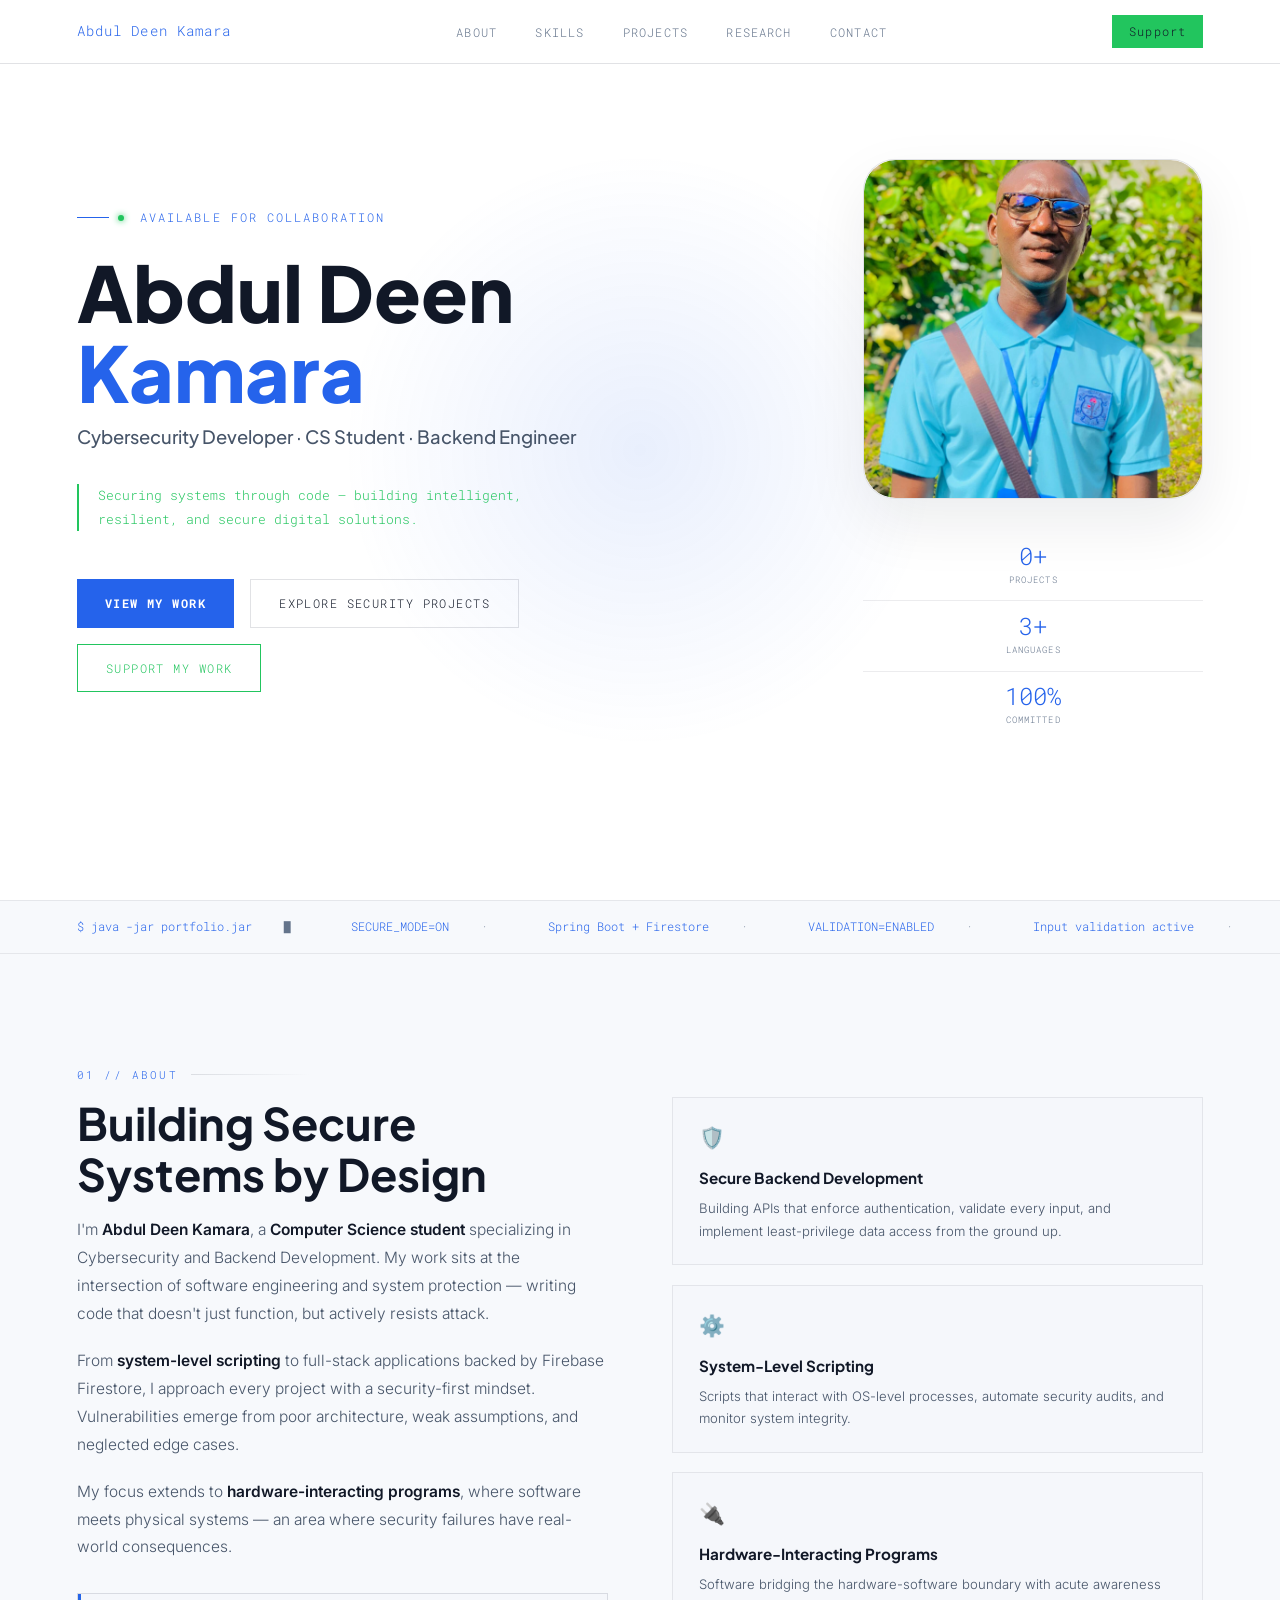
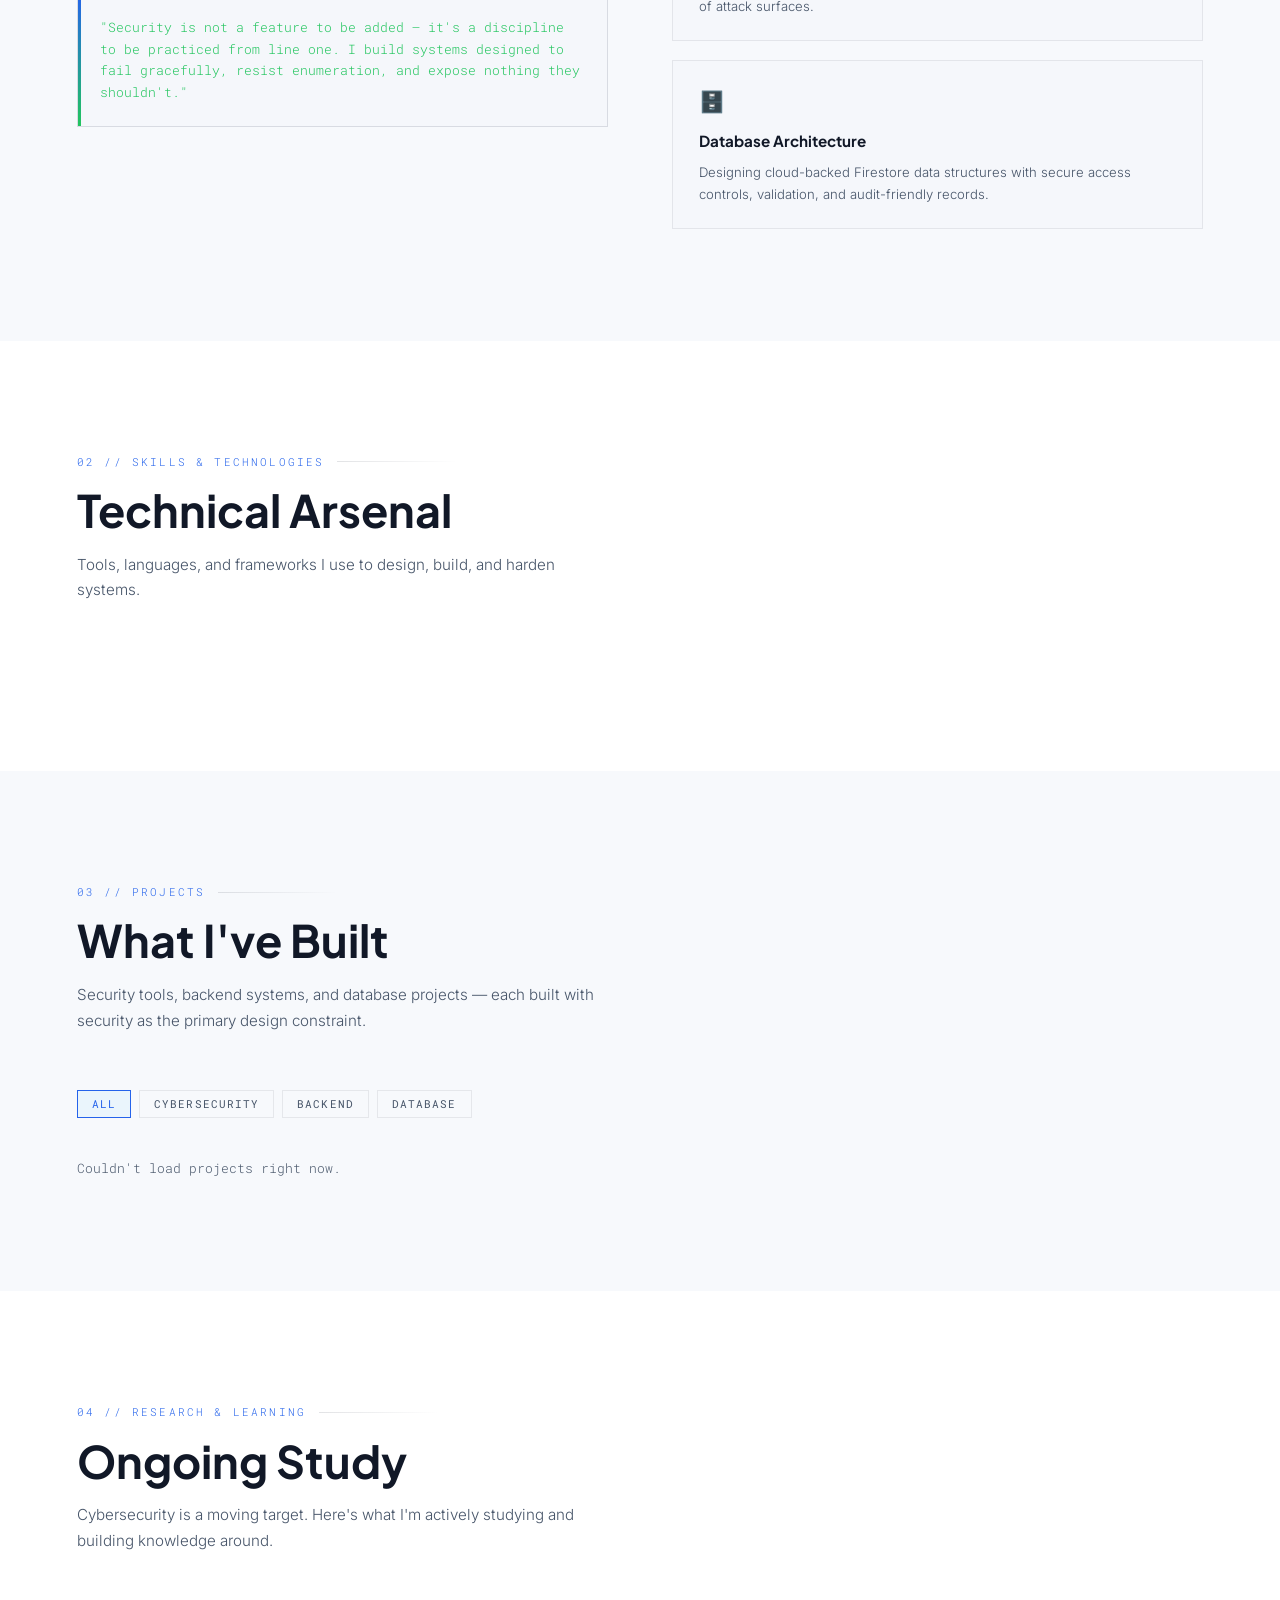
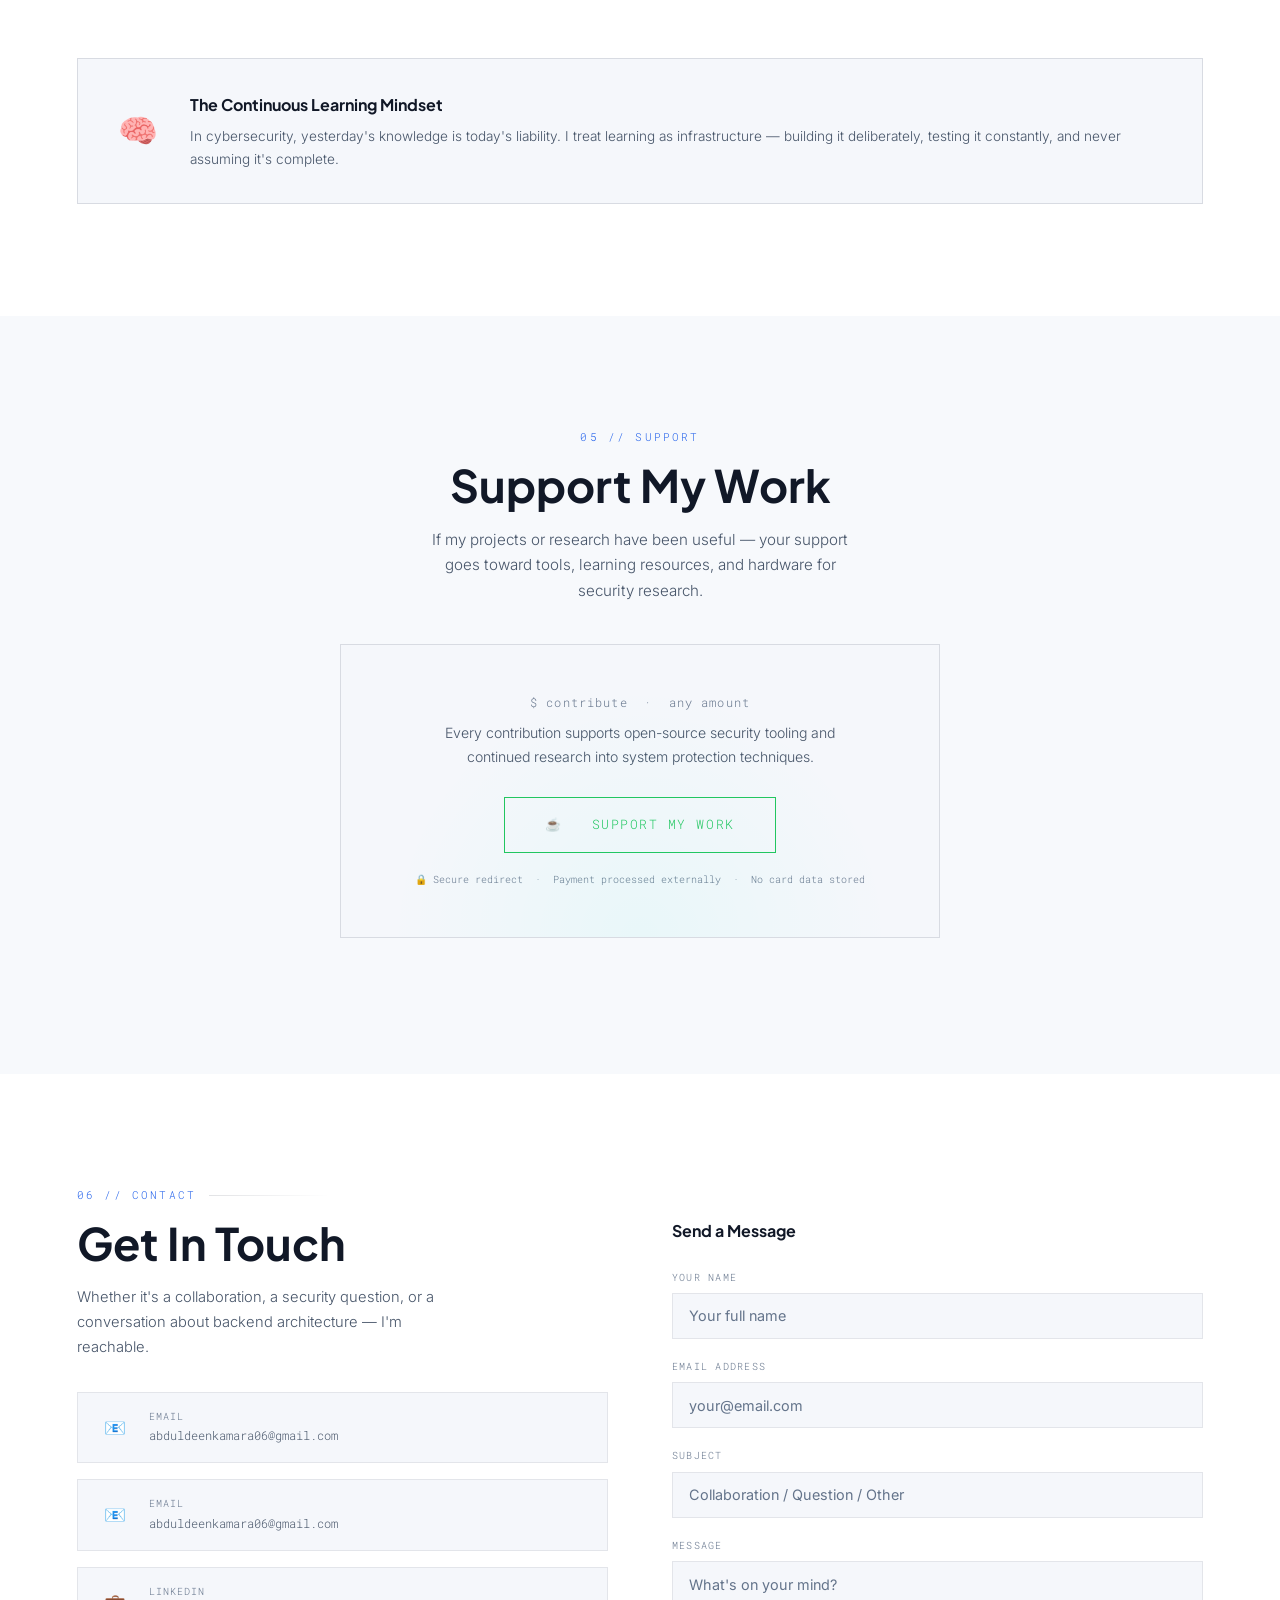
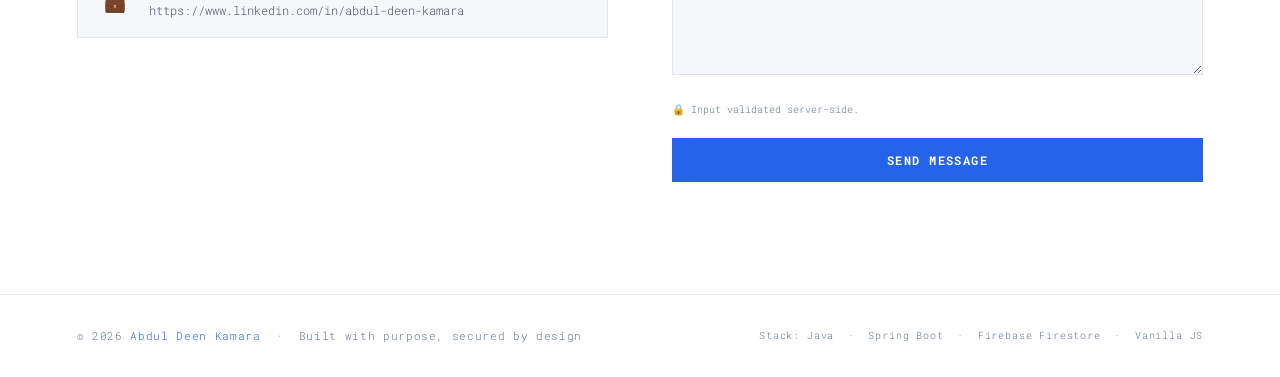
==== src/main/resources/static/index.html @ 94063d03 "initial commit" ====
<!DOCTYPE html>
<html lang="en">
<head>
    <meta charset="UTF-8">
    <meta name="viewport" content="width=device-width, initial-scale=1.0">
    <title>Abdul Deen Kamara  Cybersecurity &amp; Backend Development</title>
    <link rel="icon" href="data:image/svg+xml,%3Csvg xmlns='http://www.w3.org/2000/svg' viewBox='0 0 64 64'%3E%3Cdefs%3E%3ClinearGradient id='g' x1='0%25' y1='0%25' x2='100%25' y2='100%25'%3E%3Cstop offset='0%25' stop-color='%232563eb'/%3E%3Cstop offset='100%25' stop-color='%2316a34a'/%3E%3C/linearGradient%3E%3C/defs%3E%3Crect width='64' height='64' rx='14' fill='url(%23g)'/%3E%3Cpath d='M32 13 L48 19 L48 35 C48 45 41 52 32 55 C23 52 16 45 16 35 L16 19 Z' fill='white' opacity='0.96'/%3E%3Ccircle cx='32' cy='31' r='4.5' fill='url(%23g)'/%3E%3Crect x='29.5' y='31' width='5' height='9' rx='1.5' fill='url(%23g)'/%3E%3C/svg%3E">
    <meta name="description" content="Securing systems through code — building intelligent, resilient, and secure digital solutions.">
    <link rel="preconnect" href="https://fonts.googleapis.com">
    <link href="https://fonts.googleapis.com/css2?family=Roboto+Mono:wght@400;500;600&family=Inter:wght@300;400;500;600&family=Plus+Jakarta+Sans:wght@500;600;700;800&display=swap" rel="stylesheet">
    <link rel="stylesheet" href="css/style.css">
</head>
<body>
<div class="grid-bg"></div>

<!-- NAV -->
<nav>
    <a href="#hero" class="nav-logo">Abdul Deen Kamara</a>
    <ul class="nav-links">
        <li><a href="#about">About</a></li>
        <li><a href="#skills">Skills</a></li>
        <li><a href="#projects">Projects</a></li>
        <li><a href="#research">Research</a></li>
        <li><a href="#contact">Contact</a></li>
    </ul>
    <a href="#" id="navSupportBtn" class="nav-cta">Support</a>
    <button class="hamburger" onclick="toggleMenu()" aria-label="Open menu">
        <span></span><span></span><span></span>
    </button>
</nav>

<div class="mobile-menu" id="mobileMenu">
    <a href="#about"    onclick="toggleMenu()">About</a>
    <a href="#skills"   onclick="toggleMenu()">Skills</a>
    <a href="#projects" onclick="toggleMenu()">Projects</a>
    <a href="#research" onclick="toggleMenu()">Research</a>
    <a href="#" id="mobileSupportBtn" onclick="toggleMenu()">Support</a>
    <a href="#contact"  onclick="toggleMenu()">Contact</a>
</div>

<!-- HERO -->
<section id="hero">
    <div class="hero-glow"></div>
    <div class="hero-content">
        <div class="hero-badge"><span class="status-dot"></span>Available for collaboration</div>
        <h1 class="hero-name">Abdul Deen<br><span class="accent">Kamara</span></h1>
        <p class="hero-role">Cybersecurity Developer · CS Student · Backend Engineer</p>
        <p class="hero-tagline">Securing systems through code — building intelligent, resilient, and secure digital solutions.</p>
        <div class="hero-btns">
            <a href="#projects" class="btn-primary">View My Work</a>
            <a href="#projects" class="btn-secondary">Explore Security Projects</a>
            <a href="#" id="heroSupportBtn" class="btn-support">Support My Work</a>
        </div>
    </div>
    <div class="hero-photo-wrap">
        <div class="hero-photo-frame">
            <img src="images/photo.jpg" alt="Abdul Deen Kamara" class="hero-photo-img">
            <div class="photo-corner tl"></div>
            <div class="photo-corner tr"></div>
            <div class="photo-corner bl"></div>
            <div class="photo-corner br"></div>
        </div>
        <div class="hero-stats-col">
            <div class="stat">
                <div class="stat-num" id="statProjects">0+</div>
                <div class="stat-label">Projects</div>
            </div>
            <div class="stat">
                <div class="stat-num">3+</div>
                <div class="stat-label">Languages</div>
            </div>
            <div class="stat">
                <div class="stat-num">100%</div>
                <div class="stat-label">Committed</div>
            </div>
        </div>
    </div>
</section>

<!-- TERMINAL STRIP -->
<div class="terminal-strip">
    <div class="terminal-strip-inner">
        $ java -jar portfolio.jar<span>█</span> &nbsp;&nbsp; SECURE_MODE=ON<span>·</span> &nbsp;&nbsp; Spring Boot + Firestore<span>·</span> &nbsp;&nbsp; VALIDATION=ENABLED<span>·</span> &nbsp;&nbsp; Input validation active<span>·</span> &nbsp;&nbsp; Firewall rules loaded<span>·</span> &nbsp;&nbsp; $ java -jar portfolio.jar<span>█</span> &nbsp;&nbsp; SECURE_MODE=ON<span>·</span> &nbsp;&nbsp; Spring Boot + Firestore<span>·</span> &nbsp;&nbsp; VALIDATION=ENABLED<span>·</span> &nbsp;&nbsp; Input validation active<span>·</span> &nbsp;&nbsp; Firewall rules loaded<span>·</span>
    </div>
</div>

<!-- ABOUT -->
<section id="about">
    <div class="section-label">01 // About</div>
    <div class="about-grid">
        <div class="about-text reveal">
            <h2 class="section-title">Building Secure<br>Systems by Design</h2>
            <p>I'm <strong>Abdul Deen Kamara</strong>, a <strong>Computer Science student</strong> specializing in Cybersecurity and Backend Development. My work sits at the intersection of software engineering and system protection — writing code that doesn't just function, but actively resists attack.</p>
            <p>From <strong>system-level scripting</strong> to full-stack applications backed by Firebase Firestore, I approach every project with a security-first mindset. Vulnerabilities emerge from poor architecture, weak assumptions, and neglected edge cases.</p>
            <p>My focus extends to <strong>hardware-interacting programs</strong>, where software meets physical systems — an area where security failures have real-world consequences.</p>
            <div class="about-statement">
                <p>"Security is not a feature to be added — it's a discipline to be practiced from line one. I build systems designed to fail gracefully, resist enumeration, and expose nothing they shouldn't."</p>
            </div>
        </div>
        <div class="focus-areas reveal">
            <div class="focus-card"><div class="focus-icon">🛡️</div><div class="focus-title">Secure Backend Development</div><div class="focus-desc">Building APIs that enforce authentication, validate every input, and implement least-privilege data access from the ground up.</div></div>
            <div class="focus-card"><div class="focus-icon">⚙️</div><div class="focus-title">System-Level Scripting</div><div class="focus-desc">Scripts that interact with OS-level processes, automate security audits, and monitor system integrity.</div></div>
            <div class="focus-card"><div class="focus-icon">🔌</div><div class="focus-title">Hardware-Interacting Programs</div><div class="focus-desc">Software bridging the hardware-software boundary with acute awareness of attack surfaces.</div></div>
            <div class="focus-card"><div class="focus-icon">🗄️</div><div class="focus-title">Database Architecture</div><div class="focus-desc">Designing cloud-backed Firestore data structures with secure access controls, validation, and audit-friendly records.</div></div>
        </div>
    </div>
</section>

<!-- SKILLS -->
<section id="skills">
    <div class="section-label">02 // Skills &amp; Technologies</div>
    <h2 class="section-title reveal">Technical Arsenal</h2>
    <p class="section-sub reveal">Tools, languages, and frameworks I use to design, build, and harden systems.</p>
    <div class="skills-grid" id="skillsGrid">
        <!-- JS injects skill groups here -->
    </div>
</section>

<!-- PROJECTS -->
<section id="projects">
    <div class="section-label">03 // Projects</div>
    <h2 class="section-title reveal">What I've Built</h2>
    <p class="section-sub reveal">Security tools, backend systems, and database projects — each built with security as the primary design constraint.</p>
    <div class="projects-filter reveal">
        <button class="filter-btn active" onclick="filterProjects('all',this)">All</button>
        <button class="filter-btn" onclick="filterProjects('cyber',this)">Cybersecurity</button>
        <button class="filter-btn" onclick="filterProjects('backend',this)">Backend</button>
        <button class="filter-btn" onclick="filterProjects('db',this)">Database</button>
    </div>
    <div class="projects-grid" id="projectsGrid">
        <!-- JS injects project cards here -->
    </div>
</section>

<!-- RESEARCH -->
<section id="research">
    <div class="section-label">04 // Research &amp; Learning</div>
    <h2 class="section-title reveal">Ongoing Study</h2>
    <p class="section-sub reveal">Cybersecurity is a moving target. Here's what I'm actively studying and building knowledge around.</p>
    <div class="research-grid" id="researchGrid">
        <!-- JS injects research cards here -->
    </div>
    <div class="mindset-block reveal">
        <div class="mindset-icon">🧠</div>
        <div class="mindset-text">
            <h3>The Continuous Learning Mindset</h3>
            <p>In cybersecurity, yesterday's knowledge is today's liability. I treat learning as infrastructure — building it deliberately, testing it constantly, and never assuming it's complete.</p>
        </div>
    </div>
</section>

<!-- SUPPORT -->
<section id="support">
    <div class="support-inner">
        <div class="section-label">05 // Support</div>
        <h2 class="section-title reveal">Support My Work</h2>
        <p class="section-sub reveal">If my projects or research have been useful — your support goes toward tools, learning resources, and hardware for security research.</p>
        <div class="support-card reveal">
            <div class="support-amount">$ contribute &nbsp;·&nbsp; any amount</div>
            <p style="font-size:0.88rem;color:var(--text2);margin-bottom:1.8rem;max-width:400px;margin-left:auto;margin-right:auto;line-height:1.7;">Every contribution supports open-source security tooling and continued research into system protection techniques.</p>
            <a href="#" id="supportCardBtn" class="btn-support" style="padding:16px 40px;font-size:0.8rem;">
                ☕ &nbsp; Support My Work
            </a>
            <p style="margin-top:1.2rem;font-family:var(--mono);font-size:0.62rem;color:var(--text3);">
                🔒 Secure redirect &nbsp;·&nbsp; Payment processed externally &nbsp;·&nbsp; No card data stored
            </p>
        </div>
    </div>
</section>

<!-- CONTACT -->
<section id="contact">
    <div class="section-label">06 // Contact</div>
    <div class="contact-grid">
        <div class="reveal">
            <h2 class="section-title">Get In Touch</h2>
            <p style="color:var(--text2);font-size:0.92rem;margin-bottom:0.5rem;max-width:360px;line-height:1.7;">Whether it's a collaboration, a security question, or a conversation about backend architecture — I'm reachable.</p>
            <div class="contact-links">
                <a href="abduldeenkamara06@gmail.com" class="contact-link">
                    <span class="contact-link-icon">📧</span>
                    <div><div class="contact-link-label">Email</div><div class="contact-link-text">abduldeenkamara06@gmail.com</div></div>
                </a>
                <a href="https://mail.google.com/mail/?view=cm&fs=1&to=abduldeenkamara06@gmail.com" target="_blank" rel="noopener" class="contact-link">
                    <span class="contact-link-icon">📧</span>
                    <div><div class="contact-link-label">Email</div><div class="contact-link-text">abduldeenkamara06@gmail.com</div></div>
                </a>
                <a href="https://www.linkedin.com/in/abdul-deen-kamara-982453399" target="_blank" rel="noopener" class="contact-link">
                    <span class="contact-link-icon">💼</span>
                    <div><div class="contact-link-label">LinkedIn</div><div class="contact-link-text">https://www.linkedin.com/in/abdul-deen-kamara</div></div>
                </a>
                <!--
                <a href="https://twitter.com/yourhandle" target="_blank" rel="noopener" class="contact-link">
                    <span class="contact-link-icon">🐦</span>
                    <div><div class="contact-link-label">Twitter / X</div><div class="contact-link-text">@yourhandle</div></div>
                </a>
                -->
            </div>
        </div>
        <div class="reveal">
            <h3 style="font-family:var(--display);font-size:1rem;font-weight:700;color:var(--white);margin-bottom:1.5rem;">Send a Message</h3>
            <form class="contact-form" id="contactForm">
                <div class="form-field">
                    <label for="name">Your Name</label>
                    <input type="text" id="name" name="name" placeholder="Your full name" required autocomplete="name">
                    <div class="form-error" id="err-name"></div>
                </div>
                <div class="form-field">
                    <label for="email">Email Address</label>
                    <input type="email" id="email" name="email" placeholder="your@email.com" required autocomplete="email">
                    <div class="form-error" id="err-email"></div>
                </div>
                <div class="form-field">
                    <label for="subject">Subject</label>
                    <input type="text" id="subject" name="subject" placeholder="Collaboration / Question / Other">
                    <div class="form-error" id="err-subject"></div>
                </div>
                <div class="form-field">
                    <label for="message">Message</label>
                    <textarea id="message" name="message" rows="5" placeholder="What's on your mind?" required></textarea>
                    <div class="form-error" id="err-message"></div>
                </div>
                <div class="form-notice">Input validated server-side.</div>
                <button type="submit" class="btn-primary" id="submitBtn" style="width:100%;text-align:center;">Send Message</button>
                <div id="form-feedback" style="font-family:var(--mono);font-size:0.72rem;display:none;text-align:center;margin-top:0.5rem;"></div>
            </form>
        </div>
    </div>
</section>

<!-- FOOTER -->
<footer>
    <div class="footer-copy">© 2026 <span>Abdul Deen Kamara</span> &nbsp;·&nbsp; Built with purpose, secured by design</div>
    <div class="footer-stack">Stack: Java &nbsp;·&nbsp; Spring Boot &nbsp;·&nbsp; Firebase Firestore &nbsp;·&nbsp; Vanilla JS</div>
</footer>

<script src="js/app.js"></script>
</body>
</html>
---- src/main/resources/static/css/style.css ----
:root {
    --bg:#ffffff;--bg2:#f7f9fc;--surface:#f5f7fb;--surface2:#ffffff;
    --border:rgba(15,23,42,0.08);--border2:rgba(15,23,42,0.12);
    --neon:#2563eb;--neon2:#22c55e;--text:#111827;--text2:#475569;
    --text3:#64748b;--white:#111827;--red:#ff2d55;
    --mono:'Roboto Mono',monospace;--display:'Plus Jakarta Sans',sans-serif;--body:'Inter',sans-serif;
    --glow:0 0 30px rgba(37,99,235,0.12),0 0 60px rgba(37,99,235,0.06);
    --glow2:0 0 20px rgba(34,197,94,0.18);
}
*,*::before,*::after{box-sizing:border-box;margin:0;padding:0}
html{scroll-behavior:smooth}
body{background:var(--bg);color:var(--text);font-family:var(--body);font-weight:300;line-height:1.7;overflow-x:hidden}
body::before{content:'';position:fixed;inset:0;pointer-events:none;z-index:-1}
.grid-bg{display:none}

/* NAV */
nav{position:fixed;top:0;left:0;right:0;z-index:900;display:flex;align-items:center;justify-content:space-between;padding:0 6vw;height:64px;background:rgba(255,255,255,0.92);backdrop-filter:blur(18px);border-bottom:1px solid var(--border2)}
.nav-logo{font-family:var(--mono);font-size:0.85rem;color:var(--neon);letter-spacing:0.08em;text-decoration:none}
.nav-logo span{color:var(--text2)}
.nav-links{display:flex;gap:2.4rem;list-style:none}
.nav-links a{font-family:var(--mono);font-size:0.72rem;color:var(--text3);text-decoration:none;letter-spacing:0.1em;text-transform:uppercase;transition:color 0.2s}
.nav-links a:hover{color:var(--neon)}
.nav-cta{font-family:var(--mono);font-size:0.72rem;color:var(--white);text-decoration:none;letter-spacing:0.1em;border:1px solid var(--neon2);padding:6px 16px;transition:all 0.2s;background:var(--neon2);}
.nav-cta:hover{background:var(--neon);color:#ffffff}
.hamburger{display:none;flex-direction:column;gap:5px;cursor:pointer;background:none;border:none;padding:4px}
.hamburger span{display:block;width:24px;height:2px;background:var(--neon);transition:all 0.3s}
.mobile-menu{display:none;position:fixed;top:64px;left:0;right:0;background:rgba(5,8,16,0.97);border-bottom:1px solid var(--border);padding:1.5rem 6vw;z-index:899;flex-direction:column;gap:1.2rem}
.mobile-menu.open{display:flex}
.mobile-menu a{font-family:var(--mono);font-size:0.8rem;color:var(--text2);text-decoration:none;letter-spacing:0.1em;text-transform:uppercase;border-bottom:1px solid var(--border);padding-bottom:1rem;transition:color 0.2s}
.mobile-menu a:hover{color:var(--neon)}

/* HERO */
#hero{position:relative;min-height:100vh;display:flex;align-items:center;justify-content:space-between;gap:4rem;padding:0 6vw;overflow:hidden}
.hero-glow{position:absolute;width:600px;height:600px;border-radius:50%;background:radial-gradient(circle,rgba(37,99,235,0.10) 0%,transparent 70%);top:50%;left:50%;transform:translate(-50%,-50%);pointer-events:none;animation:pulse 6s ease-in-out infinite}
@keyframes pulse{0%,100%{opacity:0.6;transform:translate(-50%,-50%) scale(1)}50%{opacity:1;transform:translate(-50%,-50%) scale(1.1)}}
.hero-content{position:relative;z-index:2;max-width:620px}
.hero-badge{font-family:var(--mono);font-size:0.72rem;color:var(--neon);letter-spacing:0.18em;text-transform:uppercase;margin-bottom:1.5rem;display:flex;align-items:center;gap:0.6rem;animation:fadeUp 0.8s ease both}
.hero-badge::before{content:'';display:inline-block;width:32px;height:1px;background:var(--neon)}
.hero-name{font-family:var(--display);font-size:clamp(2.8rem,6vw,5rem);font-weight:800;line-height:1.05;color:var(--white);margin-bottom:0.5rem;animation:fadeUp 0.8s 0.1s ease both}
.hero-name .accent{color:var(--neon)}
.hero-role{font-family:var(--display);font-size:clamp(0.9rem,2vw,1.15rem);font-weight:500;color:var(--text2);margin-bottom:2rem;animation:fadeUp 0.8s 0.2s ease both}
.hero-tagline{font-family:var(--mono);font-size:0.82rem;color:var(--neon2);line-height:1.8;margin-bottom:3rem;max-width:520px;border-left:2px solid var(--neon2);padding-left:1.2rem;opacity:0.9;animation:fadeUp 0.8s 0.3s ease both}
.hero-btns{display:flex;gap:1rem;flex-wrap:wrap;animation:fadeUp 0.8s 0.4s ease both}

/* BUTTONS */
.btn-primary{font-family:var(--mono);font-size:0.75rem;letter-spacing:0.12em;text-transform:uppercase;padding:14px 28px;background:var(--neon);color:var(--bg);text-decoration:none;font-weight:700;transition:all 0.25s;border:none;cursor:pointer;display:inline-block}
.btn-primary:hover{background:var(--neon2);box-shadow:var(--glow2);transform:translateY(-2px)}
.btn-secondary{font-family:var(--mono);font-size:0.75rem;letter-spacing:0.12em;text-transform:uppercase;padding:13px 28px;background:transparent;color:var(--text);text-decoration:none;border:1px solid var(--border2);transition:all 0.25s;cursor:pointer;display:inline-block}
.btn-secondary:hover{border-color:var(--neon);color:var(--neon);box-shadow:var(--glow);transform:translateY(-2px)}
.btn-support{font-family:var(--mono);font-size:0.75rem;letter-spacing:0.12em;text-transform:uppercase;padding:13px 28px;background:transparent;color:var(--neon2);text-decoration:none;border:1px solid var(--neon2);transition:all 0.25s;cursor:pointer;display:inline-block}
.btn-support:hover{background:rgba(0,255,213,0.08);box-shadow:var(--glow2);transform:translateY(-2px)}

/* PHOTO FRAME */
.hero-photo-wrap{position:relative;display:flex;flex-direction:column;align-items:center;gap:2rem;z-index:2;animation:fadeUp 1s 0.5s ease both;flex:0 0 auto}
.hero-photo-frame{position:relative;width:340px;height:340px;flex-shrink:0;border-radius:32px;overflow:hidden;background:#ffffff;border:1px solid rgba(15,23,42,0.12);box-shadow:0 24px 60px rgba(15,23,42,0.08);transition:transform 0.3s ease}
.hero-photo-frame:hover{transform:translateY(-6px)}
.hero-photo-placeholder{width:100%;height:100%;background:#f5f7fb;border:1px dashed rgba(15,23,42,0.15);display:flex;flex-direction:column;align-items:center;justify-content:center;gap:0.4rem;text-align:center;padding:1rem;border-radius:28px}
.hero-photo-img{width:100%;height:100%;object-fit:cover;object-position:center 15%;display:block;border-radius:32px}
.photo-icon{font-size:2rem;opacity:0.35}
.photo-hint{font-family:var(--mono);font-size:0.65rem;color:var(--neon);letter-spacing:0.06em}
.photo-hint-sub{font-family:var(--mono);font-size:0.52rem;color:var(--text3);line-height:1.5}
.photo-corner{position:absolute;width:16px;height:16px}
.photo-corner.tl{top:-5px;left:-5px;border-top:2px solid var(--neon);border-left:2px solid var(--neon)}
.photo-corner.tr{top:-5px;right:-5px;border-top:2px solid var(--neon);border-right:2px solid var(--neon)}
.photo-corner.bl{bottom:-5px;left:-5px;border-bottom:2px solid var(--neon);border-left:2px solid var(--neon)}
.photo-corner.br{bottom:-5px;right:-5px;border-bottom:2px solid var(--neon);border-right:2px solid var(--neon)}
.hero-stats-col{display:flex;flex-direction:column;align-items:center;gap:0;width:100%}
.stat{text-align:center;border-bottom:1px solid var(--border);padding:0.8rem 1rem;width:100%}
.stat:last-child{border-bottom:none}
.stat-num{font-family:var(--mono);font-size:1.5rem;color:var(--neon);line-height:1}
.stat-label{font-family:var(--mono);font-size:0.58rem;color:var(--text3);text-transform:uppercase;letter-spacing:0.12em;margin-top:4px}

@keyframes fadeUp{from{opacity:0;transform:translateY(24px)}to{opacity:1;transform:translateY(0)}}

/* TERMINAL STRIP */
.terminal-strip{position:relative;background:var(--bg2);border-top:1px solid var(--border);border-bottom:1px solid var(--border);padding:1rem 6vw;overflow:hidden}
.terminal-strip-inner{font-family:var(--mono);font-size:0.72rem;color:var(--neon);white-space:nowrap;animation:marquee 28s linear infinite}
@keyframes marquee{from{transform:translateX(0)}to{transform:translateX(-50%)}}
.terminal-strip-inner span{color:var(--text3);margin:0 2rem}

/* SECTIONS */
section{position:relative;z-index:1;padding:7rem 6vw}
.section-label{font-family:var(--mono);font-size:0.68rem;color:var(--neon);letter-spacing:0.2em;text-transform:uppercase;margin-bottom:0.8rem;display:flex;align-items:center;gap:0.8rem}
.section-label::after{content:'';flex:1;height:1px;background:linear-gradient(90deg,var(--border2),transparent);max-width:120px}
.section-title{font-family:var(--display);font-size:clamp(1.8rem,4vw,2.8rem);font-weight:700;color:var(--white);line-height:1.15;margin-bottom:1rem}
.section-sub{color:var(--text2);font-size:0.95rem;max-width:520px;margin-bottom:3.5rem}

/* ABOUT */
#about{background:var(--bg2)}
.about-grid{display:grid;grid-template-columns:1fr 1fr;gap:4rem;align-items:start}
.about-text p{color:var(--text2);margin-bottom:1.2rem;font-size:0.97rem;line-height:1.8}
.about-text p strong{color:var(--white);font-weight:600}
.about-statement{margin-top:2rem;padding:1.4rem;border:1px solid var(--border2);background:var(--surface);position:relative;overflow:hidden}
.about-statement::before{content:'';position:absolute;top:0;left:0;width:3px;height:100%;background:linear-gradient(180deg,var(--neon),var(--neon2))}
.about-statement p{font-family:var(--mono);font-size:0.8rem;color:var(--neon2);line-height:1.7;margin:0}
.focus-areas{display:flex;flex-direction:column;gap:1.2rem}
.focus-card{padding:1.4rem 1.6rem;background:var(--surface);border:1px solid var(--border);position:relative;overflow:hidden;transition:border-color 0.3s}
.focus-card::before{content:'';position:absolute;top:0;left:0;width:0;height:2px;background:var(--neon);transition:width 0.4s}
.focus-card:hover{border-color:var(--border2)}
.focus-card:hover::before{width:100%}
.focus-icon{font-size:1.3rem;margin-bottom:0.6rem}
.focus-title{font-family:var(--display);font-size:0.95rem;font-weight:700;color:var(--white);margin-bottom:0.4rem}
.focus-desc{font-size:0.82rem;color:var(--text2)}

/* SKILLS */
#skills{background:var(--bg)}
.skills-grid{display:grid;grid-template-columns:repeat(auto-fit,minmax(240px,1fr));gap:1.5rem}
.skill-group{padding:1.8rem;background:var(--surface);border:1px solid var(--border);position:relative;overflow:hidden;transition:all 0.3s}
.skill-group:hover{border-color:var(--border2);box-shadow:0 0 20px rgba(0,180,255,0.07);transform:translateY(-4px)}
.skill-group-label{font-family:var(--mono);font-size:0.65rem;color:var(--neon);letter-spacing:0.16em;text-transform:uppercase;margin-bottom:1.2rem;display:flex;align-items:center;gap:0.5rem}
.skill-group-label::before{content:'▸';font-size:0.55rem}
.skill-pills{display:flex;flex-wrap:wrap;gap:0.5rem}
.pill{font-family:var(--mono);font-size:0.72rem;color:var(--text);background:var(--surface2);border:1px solid var(--border);padding:5px 12px;letter-spacing:0.04em;transition:all 0.2s}
.pill:hover{border-color:var(--neon);color:var(--neon)}
.pill.accent{color:var(--neon2);border-color:rgba(0,255,213,0.25);background:rgba(0,255,213,0.04)}

/* PROJECTS */
#projects{background:var(--bg2)}
.projects-filter{display:flex;gap:0.5rem;flex-wrap:wrap;margin-bottom:2.5rem}
.filter-btn{font-family:var(--mono);font-size:0.68rem;letter-spacing:0.1em;text-transform:uppercase;padding:6px 14px;background:transparent;border:1px solid var(--border);color:var(--text2);cursor:pointer;transition:all 0.2s}
.filter-btn:hover,.filter-btn.active{border-color:var(--neon);color:var(--neon);background:rgba(0,180,255,0.05)}
.projects-grid{display:grid;grid-template-columns:repeat(auto-fill,minmax(320px,1fr));gap:1.5rem}
.project-card{background:var(--surface);border:1px solid var(--border);padding:1.8rem;position:relative;overflow:hidden;transition:all 0.3s;display:flex;flex-direction:column}
.project-card:hover{border-color:var(--border2);transform:translateY(-6px);box-shadow:0 16px 40px rgba(0,0,0,0.4),0 0 20px rgba(0,180,255,0.06)}
.project-card::before{content:'';position:absolute;top:0;left:0;right:0;height:2px;background:linear-gradient(90deg,var(--neon),var(--neon2));transform:scaleX(0);transform-origin:left;transition:transform 0.4s}
.project-card:hover::before{transform:scaleX(1)}
.project-category{font-family:var(--mono);font-size:0.62rem;letter-spacing:0.16em;text-transform:uppercase;margin-bottom:1rem;padding:4px 10px;display:inline-block;width:fit-content}
.cat-cyber{color:var(--neon);background:rgba(0,180,255,0.08);border:1px solid rgba(0,180,255,0.2)}
.cat-backend{color:var(--neon2);background:rgba(0,255,213,0.06);border:1px solid rgba(0,255,213,0.2)}
.cat-db{color:#a78bfa;background:rgba(167,139,250,0.06);border:1px solid rgba(167,139,250,0.2)}
.project-title{font-family:var(--display);font-size:1.05rem;font-weight:700;color:var(--white);margin-bottom:0.7rem}
.project-desc{font-size:0.85rem;color:var(--text2);line-height:1.7;flex:1;margin-bottom:1.4rem}
.project-tech{display:flex;flex-wrap:wrap;gap:0.4rem}
.tech-tag{font-family:var(--mono);font-size:0.62rem;color:var(--text3);background:var(--surface2);border:1px solid rgba(255,255,255,0.05);padding:3px 9px;letter-spacing:0.06em}

/* RESEARCH */
#research{background:var(--bg)}
.research-grid{display:grid;grid-template-columns:repeat(auto-fit,minmax(280px,1fr));gap:1.5rem;margin-bottom:3rem}
.research-card{padding:2rem;background:var(--surface);border:1px solid var(--border);position:relative;overflow:hidden;transition:all 0.3s}
.research-card:hover{border-color:var(--border2);transform:translateY(-4px)}
.research-num{font-family:var(--mono);font-size:2.5rem;font-weight:700;color:var(--border2);line-height:1;margin-bottom:1rem;transition:color 0.3s}
.research-card:hover .research-num{color:rgba(0,180,255,0.3)}
.research-title{font-family:var(--display);font-size:1rem;font-weight:700;color:var(--white);margin-bottom:0.6rem}
.research-desc{font-size:0.84rem;color:var(--text2);line-height:1.7}
.learning-bar{margin-top:0.8rem;height:2px;background:var(--surface2);position:relative;overflow:hidden}
.learning-fill{height:100%;background:linear-gradient(90deg,var(--neon),var(--neon2));width:0;transition:width 1.5s ease}
.research-card.visible .learning-fill{width:var(--progress)}
.learning-label{display:flex;justify-content:space-between;margin-top:0.4rem;font-family:var(--mono);font-size:0.6rem;color:var(--text3)}
.mindset-block{padding:2rem 2.5rem;background:var(--surface);border:1px solid var(--border2);display:flex;align-items:center;gap:2rem}
.mindset-icon{font-size:2rem;flex-shrink:0}
.mindset-text h3{font-family:var(--display);font-size:1rem;font-weight:700;color:var(--white);margin-bottom:0.4rem}
.mindset-text p{font-size:0.85rem;color:var(--text2)}

/* SUPPORT */
#support{background:var(--bg2);text-align:center}
.support-inner{max-width:600px;margin:0 auto}
.support-inner .section-label{justify-content:center}
.support-inner .section-label::after{display:none}
.support-inner .section-sub{margin:0 auto 2.5rem;max-width:440px;text-align:center}
.support-card{padding:3rem;background:var(--surface);border:1px solid var(--border2);position:relative;overflow:hidden;margin-bottom:1.5rem}
.support-card::before{content:'';position:absolute;inset:0;background:radial-gradient(circle at 50% 100%,rgba(0,255,213,0.05) 0%,transparent 60%);pointer-events:none}
.support-amount{font-family:var(--mono);font-size:0.72rem;color:var(--text3);margin-bottom:0.5rem;letter-spacing:0.1em}

/* CONTACT */
#contact{background:var(--bg)}
.contact-grid{display:grid;grid-template-columns:1fr 1fr;gap:4rem;align-items:start}
.contact-links{display:flex;flex-direction:column;gap:1rem;margin-top:2rem}
.contact-link{display:flex;align-items:center;gap:1rem;padding:1rem 1.2rem;background:var(--surface);border:1px solid var(--border);text-decoration:none;transition:all 0.3s}
.contact-link:hover{border-color:var(--border2);background:var(--surface2);transform:translateX(4px)}
.contact-link-icon{font-size:1.1rem;width:36px;text-align:center;flex-shrink:0}
.contact-link-text{font-family:var(--mono);font-size:0.78rem;color:var(--text2);transition:color 0.2s}
.contact-link:hover .contact-link-text{color:var(--neon)}
.contact-link-label{font-family:var(--mono);font-size:0.6rem;color:var(--text3);letter-spacing:0.1em;text-transform:uppercase}
.contact-form{display:flex;flex-direction:column;gap:1.2rem}
.form-field{display:flex;flex-direction:column;gap:0.4rem}
.form-field label{font-family:var(--mono);font-size:0.65rem;color:var(--text3);letter-spacing:0.12em;text-transform:uppercase}
.form-field input,.form-field textarea{background:var(--surface);border:1px solid var(--border);color:var(--text);font-family:var(--body);font-size:0.9rem;padding:0.85rem 1rem;outline:none;transition:border-color 0.2s;resize:vertical}
.form-field input:focus,.form-field textarea:focus{border-color:var(--neon);box-shadow:0 0 12px rgba(0,180,255,0.08)}
.form-field input::placeholder,.form-field textarea::placeholder{color:var(--text3)}
.form-notice{font-family:var(--mono);font-size:0.65rem;color:var(--text3);margin-top:0.4rem}
.form-notice::before{content:'🔒 '}
.form-error{font-family:var(--mono);font-size:0.65rem;color:var(--red);margin-top:0.3rem;display:none}

/* FOOTER */
footer{position:relative;z-index:1;background:var(--bg);border-top:1px solid var(--border);padding:2rem 6vw;display:flex;align-items:center;justify-content:space-between;flex-wrap:wrap;gap:1rem}
.footer-copy{font-family:var(--mono);font-size:0.68rem;color:var(--text3);letter-spacing:0.06em}
.footer-copy span{color:var(--neon)}
.footer-stack{font-family:var(--mono);font-size:0.65rem;color:var(--text3);letter-spacing:0.08em}

/* REVEAL */
.reveal{opacity:0;transform:translateY(30px);transition:opacity 0.7s ease,transform 0.7s ease}
.reveal.visible{opacity:1;transform:translateY(0)}

/* STATUS DOT */
.status-dot{display:inline-block;width:6px;height:6px;border-radius:50%;background:var(--neon2);box-shadow:0 0 6px var(--neon2);animation:blink 1.8s ease-in-out infinite;margin-right:6px}
@keyframes blink{0%,100%{opacity:1}50%{opacity:0.3}}

/* RESPONSIVE */
@media(max-width:900px){
    .hero-photo-wrap{display:none}
    .about-grid,.contact-grid{grid-template-columns:1fr;gap:2.5rem}
    nav .nav-links,nav .nav-cta{display:none}
    .hamburger{display:flex}
    .mindset-block{flex-direction:column;text-align:center}
}
@media(max-width:600px){
    section{padding:5rem 6vw}
    .hero-btns{flex-direction:column;align-items:flex-start}
    .projects-grid{grid-template-columns:1fr}
    .skills-grid{grid-template-columns:1fr}
    footer{flex-direction:column;text-align:center}
}
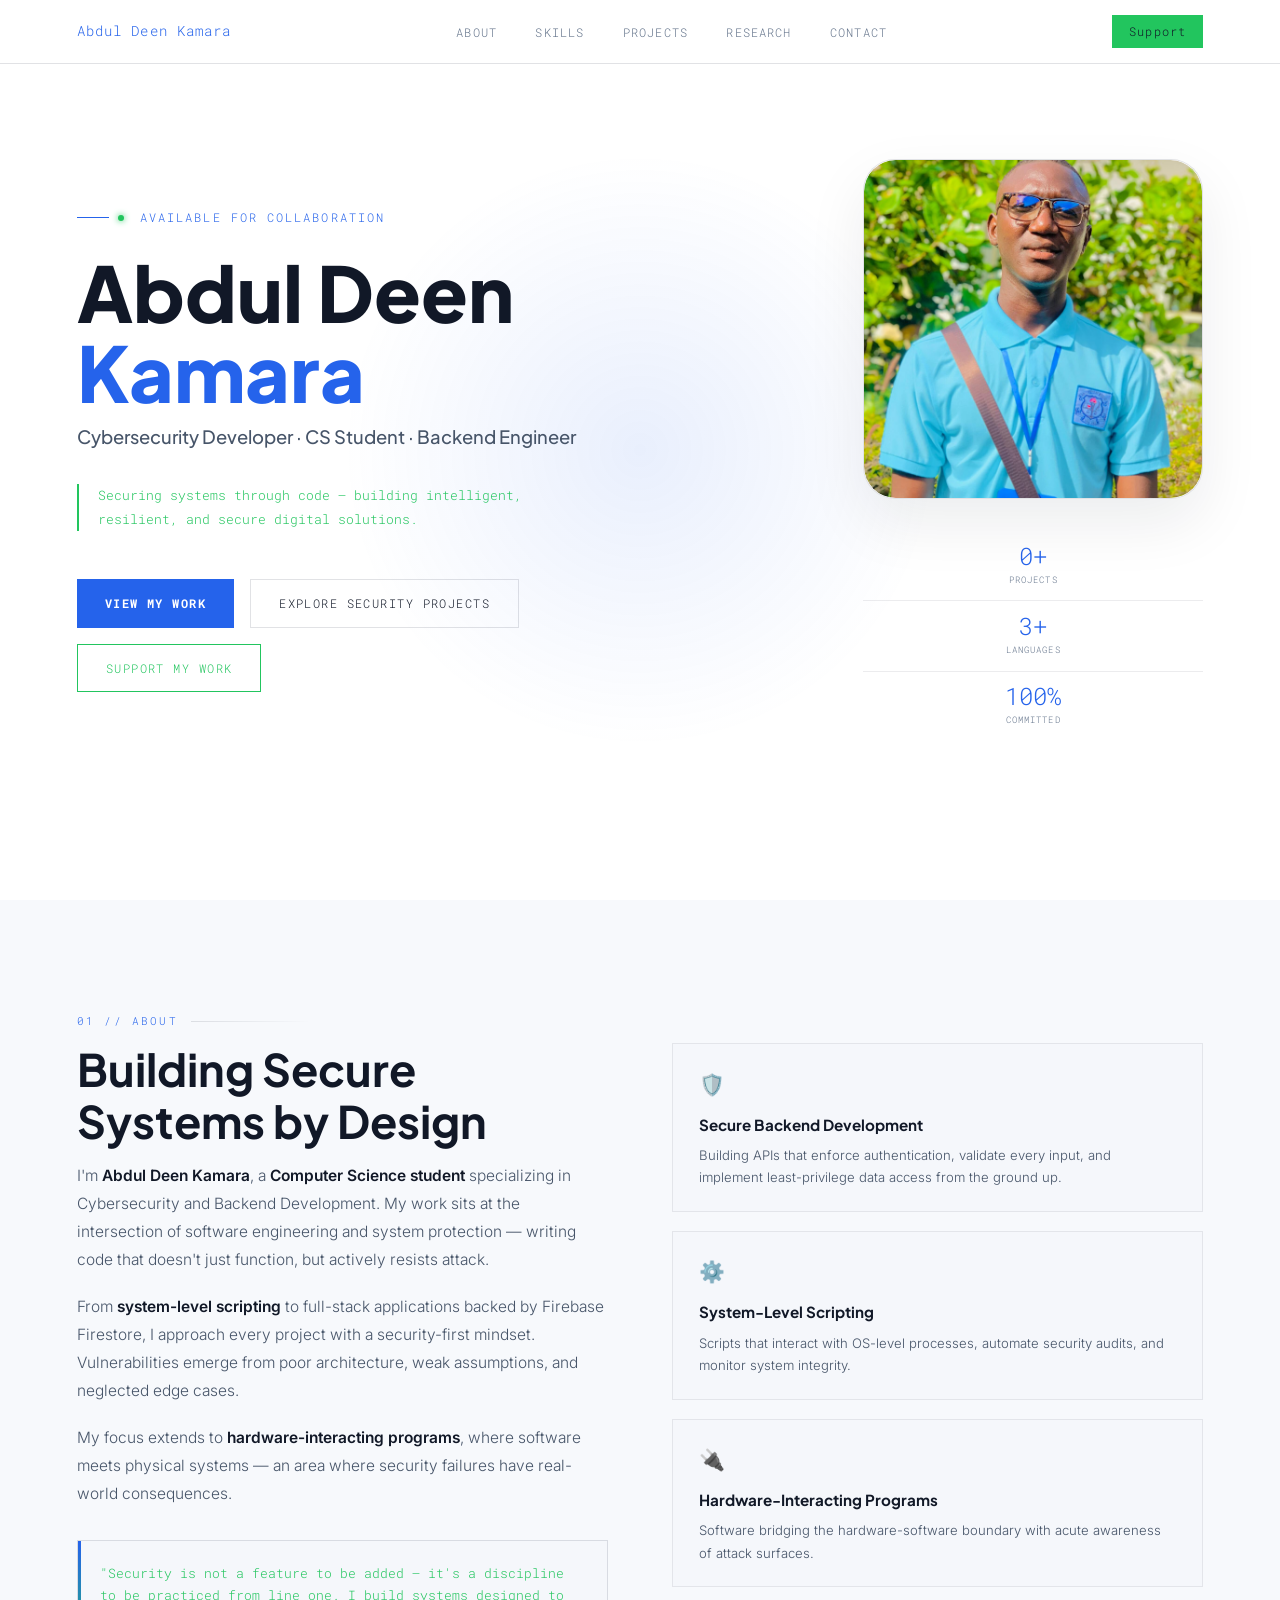
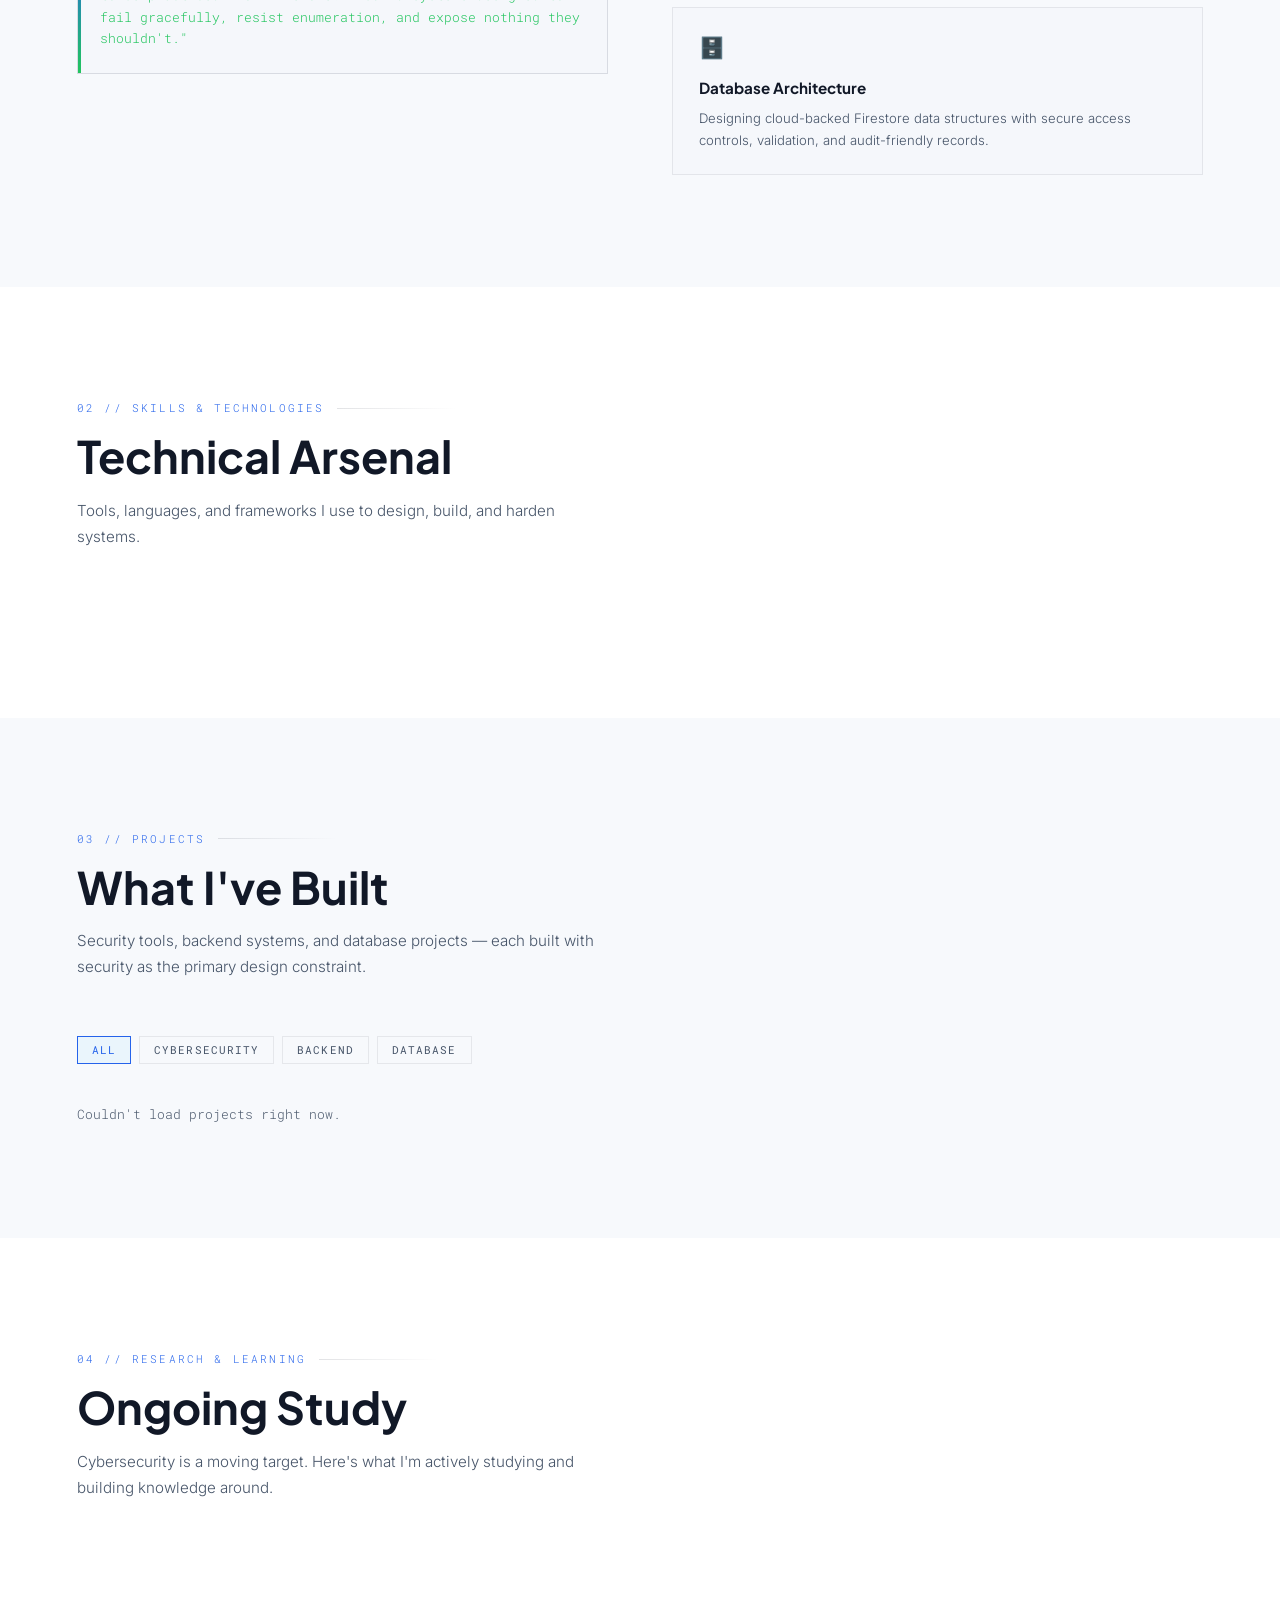
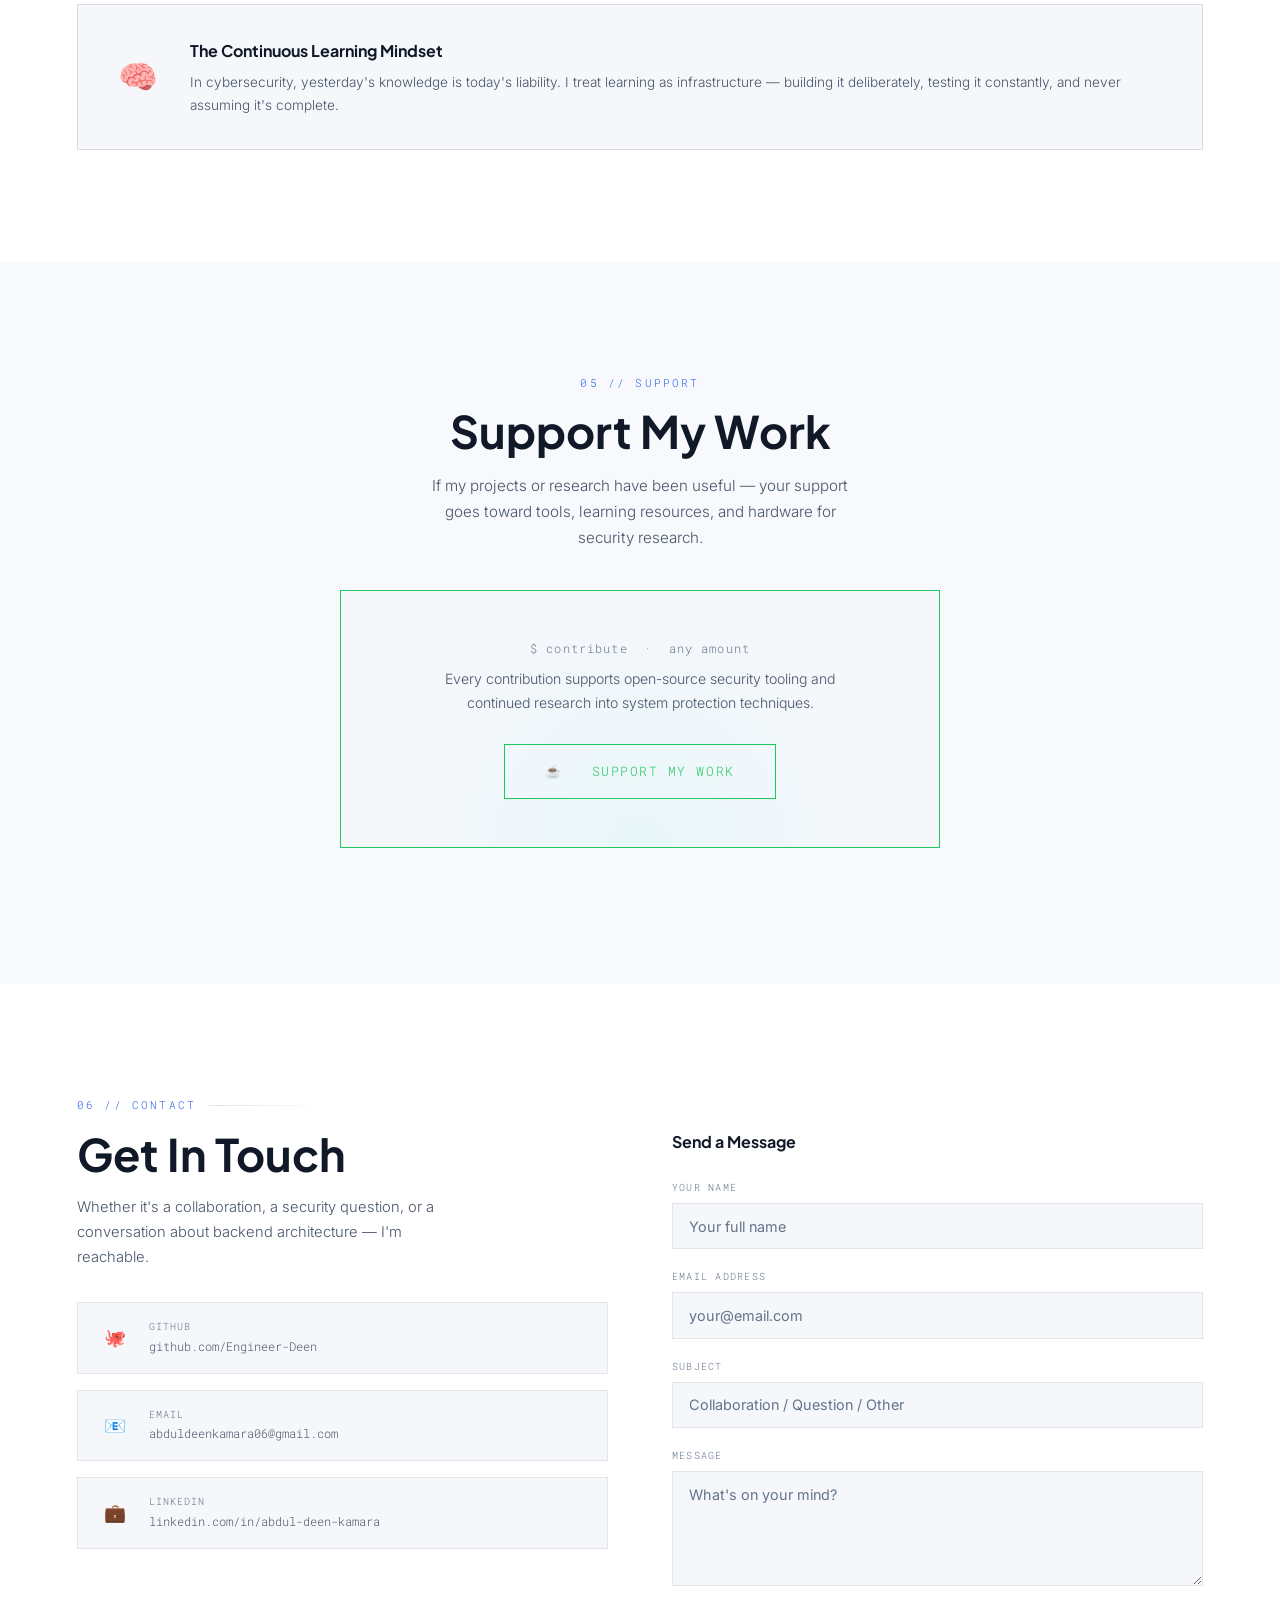
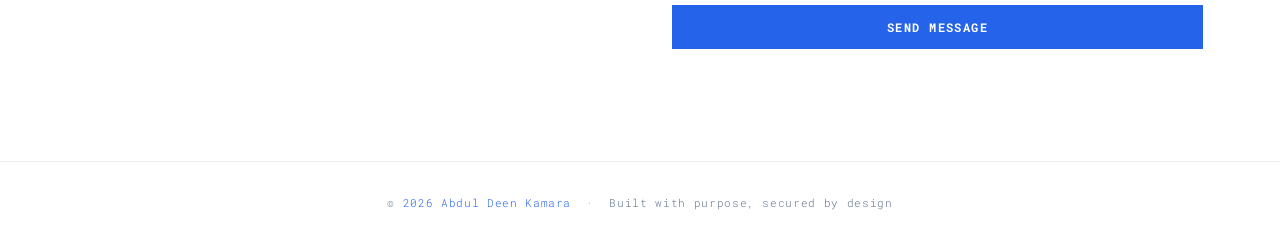
==== commit 26de2477: "Updated all files in the static folder" ====
--- a/src/main/resources/static/index.html
+++ b/src/main/resources/static/index.html
@@ -3,19 +3,22 @@
 <head>
     <meta charset="UTF-8">
     <meta name="viewport" content="width=device-width, initial-scale=1.0">
-    <title>Abdul Deen Kamara  Cybersecurity &amp; Backend Development</title>
+    <title>Abdul Deen Kamara — Cybersecurity &amp; Backend Development</title>
+    <meta name="description" content="Securing systems through code — building intelligent, resilient, and secure digital solutions.">
+
     <link rel="icon" href="data:image/svg+xml,%3Csvg xmlns='http://www.w3.org/2000/svg' viewBox='0 0 64 64'%3E%3Cdefs%3E%3ClinearGradient id='g' x1='0%25' y1='0%25' x2='100%25' y2='100%25'%3E%3Cstop offset='0%25' stop-color='%232563eb'/%3E%3Cstop offset='100%25' stop-color='%2316a34a'/%3E%3C/linearGradient%3E%3C/defs%3E%3Crect width='64' height='64' rx='14' fill='url(%23g)'/%3E%3Cpath d='M32 13 L48 19 L48 35 C48 45 41 52 32 55 C23 52 16 45 16 35 L16 19 Z' fill='white' opacity='0.96'/%3E%3Ccircle cx='32' cy='31' r='4.5' fill='url(%23g)'/%3E%3Crect x='29.5' y='31' width='5' height='9' rx='1.5' fill='url(%23g)'/%3E%3C/svg%3E">
-    <meta name="description" content="Securing systems through code — building intelligent, resilient, and secure digital solutions.">
+
     <link rel="preconnect" href="https://fonts.googleapis.com">
     <link href="https://fonts.googleapis.com/css2?family=Roboto+Mono:wght@400;500;600&family=Inter:wght@300;400;500;600&family=Plus+Jakarta+Sans:wght@500;600;700;800&display=swap" rel="stylesheet">
     <link rel="stylesheet" href="css/style.css">
 </head>
 <body>
+
 <div class="grid-bg"></div>
 
-<!-- NAV -->
 <nav>
     <a href="#hero" class="nav-logo">Abdul Deen Kamara</a>
+
     <ul class="nav-links">
         <li><a href="#about">About</a></li>
         <li><a href="#skills">Skills</a></li>
@@ -23,35 +26,44 @@
         <li><a href="#research">Research</a></li>
         <li><a href="#contact">Contact</a></li>
     </ul>
+
     <a href="#" id="navSupportBtn" class="nav-cta">Support</a>
+
     <button class="hamburger" onclick="toggleMenu()" aria-label="Open menu">
-        <span></span><span></span><span></span>
+        <span></span>
+        <span></span>
+        <span></span>
     </button>
 </nav>
 
 <div class="mobile-menu" id="mobileMenu">
-    <a href="#about"    onclick="toggleMenu()">About</a>
-    <a href="#skills"   onclick="toggleMenu()">Skills</a>
+    <a href="#about" onclick="toggleMenu()">About</a>
+    <a href="#skills" onclick="toggleMenu()">Skills</a>
     <a href="#projects" onclick="toggleMenu()">Projects</a>
     <a href="#research" onclick="toggleMenu()">Research</a>
     <a href="#" id="mobileSupportBtn" onclick="toggleMenu()">Support</a>
-    <a href="#contact"  onclick="toggleMenu()">Contact</a>
+    <a href="#contact" onclick="toggleMenu()">Contact</a>
 </div>
 
-<!-- HERO -->
 <section id="hero">
     <div class="hero-glow"></div>
+
     <div class="hero-content">
-        <div class="hero-badge"><span class="status-dot"></span>Available for collaboration</div>
+        <div class="hero-badge">
+            <span class="status-dot"></span>Available for collaboration
+        </div>
+
         <h1 class="hero-name">Abdul Deen<br><span class="accent">Kamara</span></h1>
         <p class="hero-role">Cybersecurity Developer · CS Student · Backend Engineer</p>
         <p class="hero-tagline">Securing systems through code — building intelligent, resilient, and secure digital solutions.</p>
+
         <div class="hero-btns">
             <a href="#projects" class="btn-primary">View My Work</a>
             <a href="#projects" class="btn-secondary">Explore Security Projects</a>
             <a href="#" id="heroSupportBtn" class="btn-support">Support My Work</a>
         </div>
     </div>
+
     <div class="hero-photo-wrap">
         <div class="hero-photo-frame">
             <img src="images/photo.jpg" alt="Abdul Deen Kamara" class="hero-photo-img">
@@ -60,6 +72,7 @@
             <div class="photo-corner bl"></div>
             <div class="photo-corner br"></div>
         </div>
+
         <div class="hero-stats-col">
             <div class="stat">
                 <div class="stat-num" id="statProjects">0+</div>
@@ -77,69 +90,82 @@
     </div>
 </section>
 
-<!-- TERMINAL STRIP -->
-<div class="terminal-strip">
-    <div class="terminal-strip-inner">
-        $ java -jar portfolio.jar<span>█</span> &nbsp;&nbsp; SECURE_MODE=ON<span>·</span> &nbsp;&nbsp; Spring Boot + Firestore<span>·</span> &nbsp;&nbsp; VALIDATION=ENABLED<span>·</span> &nbsp;&nbsp; Input validation active<span>·</span> &nbsp;&nbsp; Firewall rules loaded<span>·</span> &nbsp;&nbsp; $ java -jar portfolio.jar<span>█</span> &nbsp;&nbsp; SECURE_MODE=ON<span>·</span> &nbsp;&nbsp; Spring Boot + Firestore<span>·</span> &nbsp;&nbsp; VALIDATION=ENABLED<span>·</span> &nbsp;&nbsp; Input validation active<span>·</span> &nbsp;&nbsp; Firewall rules loaded<span>·</span>
-    </div>
-</div>
-
-<!-- ABOUT -->
 <section id="about">
     <div class="section-label">01 // About</div>
+
     <div class="about-grid">
         <div class="about-text reveal">
             <h2 class="section-title">Building Secure<br>Systems by Design</h2>
+
             <p>I'm <strong>Abdul Deen Kamara</strong>, a <strong>Computer Science student</strong> specializing in Cybersecurity and Backend Development. My work sits at the intersection of software engineering and system protection — writing code that doesn't just function, but actively resists attack.</p>
+
             <p>From <strong>system-level scripting</strong> to full-stack applications backed by Firebase Firestore, I approach every project with a security-first mindset. Vulnerabilities emerge from poor architecture, weak assumptions, and neglected edge cases.</p>
+
             <p>My focus extends to <strong>hardware-interacting programs</strong>, where software meets physical systems — an area where security failures have real-world consequences.</p>
+
             <div class="about-statement">
                 <p>"Security is not a feature to be added — it's a discipline to be practiced from line one. I build systems designed to fail gracefully, resist enumeration, and expose nothing they shouldn't."</p>
             </div>
         </div>
+
         <div class="focus-areas reveal">
-            <div class="focus-card"><div class="focus-icon">🛡️</div><div class="focus-title">Secure Backend Development</div><div class="focus-desc">Building APIs that enforce authentication, validate every input, and implement least-privilege data access from the ground up.</div></div>
-            <div class="focus-card"><div class="focus-icon">⚙️</div><div class="focus-title">System-Level Scripting</div><div class="focus-desc">Scripts that interact with OS-level processes, automate security audits, and monitor system integrity.</div></div>
-            <div class="focus-card"><div class="focus-icon">🔌</div><div class="focus-title">Hardware-Interacting Programs</div><div class="focus-desc">Software bridging the hardware-software boundary with acute awareness of attack surfaces.</div></div>
-            <div class="focus-card"><div class="focus-icon">🗄️</div><div class="focus-title">Database Architecture</div><div class="focus-desc">Designing cloud-backed Firestore data structures with secure access controls, validation, and audit-friendly records.</div></div>
-        </div>
-    </div>
-</section>
-
-<!-- SKILLS -->
+            <div class="focus-card">
+                <div class="focus-icon">🛡️</div>
+                <div class="focus-title">Secure Backend Development</div>
+                <div class="focus-desc">Building APIs that enforce authentication, validate every input, and implement least-privilege data access from the ground up.</div>
+            </div>
+
+            <div class="focus-card">
+                <div class="focus-icon">⚙️</div>
+                <div class="focus-title">System-Level Scripting</div>
+                <div class="focus-desc">Scripts that interact with OS-level processes, automate security audits, and monitor system integrity.</div>
+            </div>
+
+            <div class="focus-card">
+                <div class="focus-icon">🔌</div>
+                <div class="focus-title">Hardware-Interacting Programs</div>
+                <div class="focus-desc">Software bridging the hardware-software boundary with acute awareness of attack surfaces.</div>
+            </div>
+
+            <div class="focus-card">
+                <div class="focus-icon">🗄️</div>
+                <div class="focus-title">Database Architecture</div>
+                <div class="focus-desc">Designing cloud-backed Firestore data structures with secure access controls, validation, and audit-friendly records.</div>
+            </div>
+        </div>
+    </div>
+</section>
+
 <section id="skills">
     <div class="section-label">02 // Skills &amp; Technologies</div>
     <h2 class="section-title reveal">Technical Arsenal</h2>
     <p class="section-sub reveal">Tools, languages, and frameworks I use to design, build, and harden systems.</p>
-    <div class="skills-grid" id="skillsGrid">
-        <!-- JS injects skill groups here -->
-    </div>
-</section>
-
-<!-- PROJECTS -->
+
+    <div class="skills-grid" id="skillsGrid"></div>
+</section>
+
 <section id="projects">
     <div class="section-label">03 // Projects</div>
     <h2 class="section-title reveal">What I've Built</h2>
     <p class="section-sub reveal">Security tools, backend systems, and database projects — each built with security as the primary design constraint.</p>
+
     <div class="projects-filter reveal">
-        <button class="filter-btn active" onclick="filterProjects('all',this)">All</button>
-        <button class="filter-btn" onclick="filterProjects('cyber',this)">Cybersecurity</button>
-        <button class="filter-btn" onclick="filterProjects('backend',this)">Backend</button>
-        <button class="filter-btn" onclick="filterProjects('db',this)">Database</button>
-    </div>
-    <div class="projects-grid" id="projectsGrid">
-        <!-- JS injects project cards here -->
-    </div>
-</section>
-
-<!-- RESEARCH -->
+        <button class="filter-btn active" onclick="filterProjects('all', this)">All</button>
+        <button class="filter-btn" onclick="filterProjects('cyber', this)">Cybersecurity</button>
+        <button class="filter-btn" onclick="filterProjects('backend', this)">Backend</button>
+        <button class="filter-btn" onclick="filterProjects('db', this)">Database</button>
+    </div>
+
+    <div class="projects-grid" id="projectsGrid"></div>
+</section>
+
 <section id="research">
     <div class="section-label">04 // Research &amp; Learning</div>
     <h2 class="section-title reveal">Ongoing Study</h2>
     <p class="section-sub reveal">Cybersecurity is a moving target. Here's what I'm actively studying and building knowledge around.</p>
-    <div class="research-grid" id="researchGrid">
-        <!-- JS injects research cards here -->
-    </div>
+
+    <div class="research-grid" id="researchGrid"></div>
+
     <div class="mindset-block reveal">
         <div class="mindset-icon">🧠</div>
         <div class="mindset-text">
@@ -149,77 +175,83 @@
     </div>
 </section>
 
-<!-- SUPPORT -->
 <section id="support">
     <div class="support-inner">
         <div class="section-label">05 // Support</div>
         <h2 class="section-title reveal">Support My Work</h2>
         <p class="section-sub reveal">If my projects or research have been useful — your support goes toward tools, learning resources, and hardware for security research.</p>
+
         <div class="support-card reveal">
             <div class="support-amount">$ contribute &nbsp;·&nbsp; any amount</div>
             <p style="font-size:0.88rem;color:var(--text2);margin-bottom:1.8rem;max-width:400px;margin-left:auto;margin-right:auto;line-height:1.7;">Every contribution supports open-source security tooling and continued research into system protection techniques.</p>
-            <a href="#" id="supportCardBtn" class="btn-support" style="padding:16px 40px;font-size:0.8rem;">
-                ☕ &nbsp; Support My Work
-            </a>
-            <p style="margin-top:1.2rem;font-family:var(--mono);font-size:0.62rem;color:var(--text3);">
-                🔒 Secure redirect &nbsp;·&nbsp; Payment processed externally &nbsp;·&nbsp; No card data stored
-            </p>
-        </div>
-    </div>
-</section>
-
-<!-- CONTACT -->
+            <a href="#" id="supportCardBtn" class="btn-support" style="padding:16px 40px;font-size:0.8rem;">☕ &nbsp; Support My Work</a>
+        </div>
+    </div>
+</section>
+
 <section id="contact">
     <div class="section-label">06 // Contact</div>
+
     <div class="contact-grid">
         <div class="reveal">
             <h2 class="section-title">Get In Touch</h2>
             <p style="color:var(--text2);font-size:0.92rem;margin-bottom:0.5rem;max-width:360px;line-height:1.7;">Whether it's a collaboration, a security question, or a conversation about backend architecture — I'm reachable.</p>
+
             <div class="contact-links">
-                <a href="abduldeenkamara06@gmail.com" class="contact-link">
-                    <span class="contact-link-icon">📧</span>
-                    <div><div class="contact-link-label">Email</div><div class="contact-link-text">abduldeenkamara06@gmail.com</div></div>
+                <a href="https://github.com/Engineer-Deen" target="_blank" rel="noopener" class="contact-link">
+                    <span class="contact-link-icon">🐙</span>
+                    <div>
+                        <div class="contact-link-label">GitHub</div>
+                        <div class="contact-link-text">github.com/Engineer-Deen</div>
+                    </div>
                 </a>
+
                 <a href="https://mail.google.com/mail/?view=cm&fs=1&to=abduldeenkamara06@gmail.com" target="_blank" rel="noopener" class="contact-link">
                     <span class="contact-link-icon">📧</span>
-                    <div><div class="contact-link-label">Email</div><div class="contact-link-text">abduldeenkamara06@gmail.com</div></div>
+                    <div>
+                        <div class="contact-link-label">Email</div>
+                        <div class="contact-link-text">abduldeenkamara06@gmail.com</div>
+                    </div>
                 </a>
+
                 <a href="https://www.linkedin.com/in/abdul-deen-kamara-982453399" target="_blank" rel="noopener" class="contact-link">
                     <span class="contact-link-icon">💼</span>
-                    <div><div class="contact-link-label">LinkedIn</div><div class="contact-link-text">https://www.linkedin.com/in/abdul-deen-kamara</div></div>
+                    <div>
+                        <div class="contact-link-label">LinkedIn</div>
+                        <div class="contact-link-text">linkedin.com/in/abdul-deen-kamara</div>
+                    </div>
                 </a>
-                <!--
-                <a href="https://twitter.com/yourhandle" target="_blank" rel="noopener" class="contact-link">
-                    <span class="contact-link-icon">🐦</span>
-                    <div><div class="contact-link-label">Twitter / X</div><div class="contact-link-text">@yourhandle</div></div>
-                </a>
-                -->
-            </div>
-        </div>
+            </div>
+        </div>
+
         <div class="reveal">
             <h3 style="font-family:var(--display);font-size:1rem;font-weight:700;color:var(--white);margin-bottom:1.5rem;">Send a Message</h3>
+
             <form class="contact-form" id="contactForm">
                 <div class="form-field">
                     <label for="name">Your Name</label>
                     <input type="text" id="name" name="name" placeholder="Your full name" required autocomplete="name">
                     <div class="form-error" id="err-name"></div>
                 </div>
+
                 <div class="form-field">
                     <label for="email">Email Address</label>
                     <input type="email" id="email" name="email" placeholder="your@email.com" required autocomplete="email">
                     <div class="form-error" id="err-email"></div>
                 </div>
+
                 <div class="form-field">
                     <label for="subject">Subject</label>
                     <input type="text" id="subject" name="subject" placeholder="Collaboration / Question / Other">
                     <div class="form-error" id="err-subject"></div>
                 </div>
+
                 <div class="form-field">
                     <label for="message">Message</label>
                     <textarea id="message" name="message" rows="5" placeholder="What's on your mind?" required></textarea>
                     <div class="form-error" id="err-message"></div>
                 </div>
-                <div class="form-notice">Input validated server-side.</div>
+
                 <button type="submit" class="btn-primary" id="submitBtn" style="width:100%;text-align:center;">Send Message</button>
                 <div id="form-feedback" style="font-family:var(--mono);font-size:0.72rem;display:none;text-align:center;margin-top:0.5rem;"></div>
             </form>
@@ -227,10 +259,8 @@
     </div>
 </section>
 
-<!-- FOOTER -->
 <footer>
-    <div class="footer-copy">© 2026 <span>Abdul Deen Kamara</span> &nbsp;·&nbsp; Built with purpose, secured by design</div>
-    <div class="footer-stack">Stack: Java &nbsp;·&nbsp; Spring Boot &nbsp;·&nbsp; Firebase Firestore &nbsp;·&nbsp; Vanilla JS</div>
+    <div class="footer-copy">© <span id="footerYear"></span> <span>Abdul Deen Kamara</span> &nbsp;·&nbsp; Built with purpose, secured by design</div>
 </footer>
 
 <script src="js/app.js"></script>
--- a/src/main/resources/static/css/style.css
+++ b/src/main/resources/static/css/style.css
@@ -1,212 +1,1276 @@
 :root {
-    --bg:#ffffff;--bg2:#f7f9fc;--surface:#f5f7fb;--surface2:#ffffff;
-    --border:rgba(15,23,42,0.08);--border2:rgba(15,23,42,0.12);
-    --neon:#2563eb;--neon2:#22c55e;--text:#111827;--text2:#475569;
-    --text3:#64748b;--white:#111827;--red:#ff2d55;
-    --mono:'Roboto Mono',monospace;--display:'Plus Jakarta Sans',sans-serif;--body:'Inter',sans-serif;
-    --glow:0 0 30px rgba(37,99,235,0.12),0 0 60px rgba(37,99,235,0.06);
-    --glow2:0 0 20px rgba(34,197,94,0.18);
-}
-*,*::before,*::after{box-sizing:border-box;margin:0;padding:0}
-html{scroll-behavior:smooth}
-body{background:var(--bg);color:var(--text);font-family:var(--body);font-weight:300;line-height:1.7;overflow-x:hidden}
-body::before{content:'';position:fixed;inset:0;pointer-events:none;z-index:-1}
-.grid-bg{display:none}
-
-/* NAV */
-nav{position:fixed;top:0;left:0;right:0;z-index:900;display:flex;align-items:center;justify-content:space-between;padding:0 6vw;height:64px;background:rgba(255,255,255,0.92);backdrop-filter:blur(18px);border-bottom:1px solid var(--border2)}
-.nav-logo{font-family:var(--mono);font-size:0.85rem;color:var(--neon);letter-spacing:0.08em;text-decoration:none}
-.nav-logo span{color:var(--text2)}
-.nav-links{display:flex;gap:2.4rem;list-style:none}
-.nav-links a{font-family:var(--mono);font-size:0.72rem;color:var(--text3);text-decoration:none;letter-spacing:0.1em;text-transform:uppercase;transition:color 0.2s}
-.nav-links a:hover{color:var(--neon)}
-.nav-cta{font-family:var(--mono);font-size:0.72rem;color:var(--white);text-decoration:none;letter-spacing:0.1em;border:1px solid var(--neon2);padding:6px 16px;transition:all 0.2s;background:var(--neon2);}
-.nav-cta:hover{background:var(--neon);color:#ffffff}
-.hamburger{display:none;flex-direction:column;gap:5px;cursor:pointer;background:none;border:none;padding:4px}
-.hamburger span{display:block;width:24px;height:2px;background:var(--neon);transition:all 0.3s}
-.mobile-menu{display:none;position:fixed;top:64px;left:0;right:0;background:rgba(5,8,16,0.97);border-bottom:1px solid var(--border);padding:1.5rem 6vw;z-index:899;flex-direction:column;gap:1.2rem}
-.mobile-menu.open{display:flex}
-.mobile-menu a{font-family:var(--mono);font-size:0.8rem;color:var(--text2);text-decoration:none;letter-spacing:0.1em;text-transform:uppercase;border-bottom:1px solid var(--border);padding-bottom:1rem;transition:color 0.2s}
-.mobile-menu a:hover{color:var(--neon)}
-
-/* HERO */
-#hero{position:relative;min-height:100vh;display:flex;align-items:center;justify-content:space-between;gap:4rem;padding:0 6vw;overflow:hidden}
-.hero-glow{position:absolute;width:600px;height:600px;border-radius:50%;background:radial-gradient(circle,rgba(37,99,235,0.10) 0%,transparent 70%);top:50%;left:50%;transform:translate(-50%,-50%);pointer-events:none;animation:pulse 6s ease-in-out infinite}
-@keyframes pulse{0%,100%{opacity:0.6;transform:translate(-50%,-50%) scale(1)}50%{opacity:1;transform:translate(-50%,-50%) scale(1.1)}}
-.hero-content{position:relative;z-index:2;max-width:620px}
-.hero-badge{font-family:var(--mono);font-size:0.72rem;color:var(--neon);letter-spacing:0.18em;text-transform:uppercase;margin-bottom:1.5rem;display:flex;align-items:center;gap:0.6rem;animation:fadeUp 0.8s ease both}
-.hero-badge::before{content:'';display:inline-block;width:32px;height:1px;background:var(--neon)}
-.hero-name{font-family:var(--display);font-size:clamp(2.8rem,6vw,5rem);font-weight:800;line-height:1.05;color:var(--white);margin-bottom:0.5rem;animation:fadeUp 0.8s 0.1s ease both}
-.hero-name .accent{color:var(--neon)}
-.hero-role{font-family:var(--display);font-size:clamp(0.9rem,2vw,1.15rem);font-weight:500;color:var(--text2);margin-bottom:2rem;animation:fadeUp 0.8s 0.2s ease both}
-.hero-tagline{font-family:var(--mono);font-size:0.82rem;color:var(--neon2);line-height:1.8;margin-bottom:3rem;max-width:520px;border-left:2px solid var(--neon2);padding-left:1.2rem;opacity:0.9;animation:fadeUp 0.8s 0.3s ease both}
-.hero-btns{display:flex;gap:1rem;flex-wrap:wrap;animation:fadeUp 0.8s 0.4s ease both}
-
-/* BUTTONS */
-.btn-primary{font-family:var(--mono);font-size:0.75rem;letter-spacing:0.12em;text-transform:uppercase;padding:14px 28px;background:var(--neon);color:var(--bg);text-decoration:none;font-weight:700;transition:all 0.25s;border:none;cursor:pointer;display:inline-block}
-.btn-primary:hover{background:var(--neon2);box-shadow:var(--glow2);transform:translateY(-2px)}
-.btn-secondary{font-family:var(--mono);font-size:0.75rem;letter-spacing:0.12em;text-transform:uppercase;padding:13px 28px;background:transparent;color:var(--text);text-decoration:none;border:1px solid var(--border2);transition:all 0.25s;cursor:pointer;display:inline-block}
-.btn-secondary:hover{border-color:var(--neon);color:var(--neon);box-shadow:var(--glow);transform:translateY(-2px)}
-.btn-support{font-family:var(--mono);font-size:0.75rem;letter-spacing:0.12em;text-transform:uppercase;padding:13px 28px;background:transparent;color:var(--neon2);text-decoration:none;border:1px solid var(--neon2);transition:all 0.25s;cursor:pointer;display:inline-block}
-.btn-support:hover{background:rgba(0,255,213,0.08);box-shadow:var(--glow2);transform:translateY(-2px)}
-
-/* PHOTO FRAME */
-.hero-photo-wrap{position:relative;display:flex;flex-direction:column;align-items:center;gap:2rem;z-index:2;animation:fadeUp 1s 0.5s ease both;flex:0 0 auto}
-.hero-photo-frame{position:relative;width:340px;height:340px;flex-shrink:0;border-radius:32px;overflow:hidden;background:#ffffff;border:1px solid rgba(15,23,42,0.12);box-shadow:0 24px 60px rgba(15,23,42,0.08);transition:transform 0.3s ease}
-.hero-photo-frame:hover{transform:translateY(-6px)}
-.hero-photo-placeholder{width:100%;height:100%;background:#f5f7fb;border:1px dashed rgba(15,23,42,0.15);display:flex;flex-direction:column;align-items:center;justify-content:center;gap:0.4rem;text-align:center;padding:1rem;border-radius:28px}
-.hero-photo-img{width:100%;height:100%;object-fit:cover;object-position:center 15%;display:block;border-radius:32px}
-.photo-icon{font-size:2rem;opacity:0.35}
-.photo-hint{font-family:var(--mono);font-size:0.65rem;color:var(--neon);letter-spacing:0.06em}
-.photo-hint-sub{font-family:var(--mono);font-size:0.52rem;color:var(--text3);line-height:1.5}
-.photo-corner{position:absolute;width:16px;height:16px}
-.photo-corner.tl{top:-5px;left:-5px;border-top:2px solid var(--neon);border-left:2px solid var(--neon)}
-.photo-corner.tr{top:-5px;right:-5px;border-top:2px solid var(--neon);border-right:2px solid var(--neon)}
-.photo-corner.bl{bottom:-5px;left:-5px;border-bottom:2px solid var(--neon);border-left:2px solid var(--neon)}
-.photo-corner.br{bottom:-5px;right:-5px;border-bottom:2px solid var(--neon);border-right:2px solid var(--neon)}
-.hero-stats-col{display:flex;flex-direction:column;align-items:center;gap:0;width:100%}
-.stat{text-align:center;border-bottom:1px solid var(--border);padding:0.8rem 1rem;width:100%}
-.stat:last-child{border-bottom:none}
-.stat-num{font-family:var(--mono);font-size:1.5rem;color:var(--neon);line-height:1}
-.stat-label{font-family:var(--mono);font-size:0.58rem;color:var(--text3);text-transform:uppercase;letter-spacing:0.12em;margin-top:4px}
-
-@keyframes fadeUp{from{opacity:0;transform:translateY(24px)}to{opacity:1;transform:translateY(0)}}
-
-/* TERMINAL STRIP */
-.terminal-strip{position:relative;background:var(--bg2);border-top:1px solid var(--border);border-bottom:1px solid var(--border);padding:1rem 6vw;overflow:hidden}
-.terminal-strip-inner{font-family:var(--mono);font-size:0.72rem;color:var(--neon);white-space:nowrap;animation:marquee 28s linear infinite}
-@keyframes marquee{from{transform:translateX(0)}to{transform:translateX(-50%)}}
-.terminal-strip-inner span{color:var(--text3);margin:0 2rem}
-
-/* SECTIONS */
-section{position:relative;z-index:1;padding:7rem 6vw}
-.section-label{font-family:var(--mono);font-size:0.68rem;color:var(--neon);letter-spacing:0.2em;text-transform:uppercase;margin-bottom:0.8rem;display:flex;align-items:center;gap:0.8rem}
-.section-label::after{content:'';flex:1;height:1px;background:linear-gradient(90deg,var(--border2),transparent);max-width:120px}
-.section-title{font-family:var(--display);font-size:clamp(1.8rem,4vw,2.8rem);font-weight:700;color:var(--white);line-height:1.15;margin-bottom:1rem}
-.section-sub{color:var(--text2);font-size:0.95rem;max-width:520px;margin-bottom:3.5rem}
-
-/* ABOUT */
-#about{background:var(--bg2)}
-.about-grid{display:grid;grid-template-columns:1fr 1fr;gap:4rem;align-items:start}
-.about-text p{color:var(--text2);margin-bottom:1.2rem;font-size:0.97rem;line-height:1.8}
-.about-text p strong{color:var(--white);font-weight:600}
-.about-statement{margin-top:2rem;padding:1.4rem;border:1px solid var(--border2);background:var(--surface);position:relative;overflow:hidden}
-.about-statement::before{content:'';position:absolute;top:0;left:0;width:3px;height:100%;background:linear-gradient(180deg,var(--neon),var(--neon2))}
-.about-statement p{font-family:var(--mono);font-size:0.8rem;color:var(--neon2);line-height:1.7;margin:0}
-.focus-areas{display:flex;flex-direction:column;gap:1.2rem}
-.focus-card{padding:1.4rem 1.6rem;background:var(--surface);border:1px solid var(--border);position:relative;overflow:hidden;transition:border-color 0.3s}
-.focus-card::before{content:'';position:absolute;top:0;left:0;width:0;height:2px;background:var(--neon);transition:width 0.4s}
-.focus-card:hover{border-color:var(--border2)}
-.focus-card:hover::before{width:100%}
-.focus-icon{font-size:1.3rem;margin-bottom:0.6rem}
-.focus-title{font-family:var(--display);font-size:0.95rem;font-weight:700;color:var(--white);margin-bottom:0.4rem}
-.focus-desc{font-size:0.82rem;color:var(--text2)}
-
-/* SKILLS */
-#skills{background:var(--bg)}
-.skills-grid{display:grid;grid-template-columns:repeat(auto-fit,minmax(240px,1fr));gap:1.5rem}
-.skill-group{padding:1.8rem;background:var(--surface);border:1px solid var(--border);position:relative;overflow:hidden;transition:all 0.3s}
-.skill-group:hover{border-color:var(--border2);box-shadow:0 0 20px rgba(0,180,255,0.07);transform:translateY(-4px)}
-.skill-group-label{font-family:var(--mono);font-size:0.65rem;color:var(--neon);letter-spacing:0.16em;text-transform:uppercase;margin-bottom:1.2rem;display:flex;align-items:center;gap:0.5rem}
-.skill-group-label::before{content:'▸';font-size:0.55rem}
-.skill-pills{display:flex;flex-wrap:wrap;gap:0.5rem}
-.pill{font-family:var(--mono);font-size:0.72rem;color:var(--text);background:var(--surface2);border:1px solid var(--border);padding:5px 12px;letter-spacing:0.04em;transition:all 0.2s}
-.pill:hover{border-color:var(--neon);color:var(--neon)}
-.pill.accent{color:var(--neon2);border-color:rgba(0,255,213,0.25);background:rgba(0,255,213,0.04)}
-
-/* PROJECTS */
-#projects{background:var(--bg2)}
-.projects-filter{display:flex;gap:0.5rem;flex-wrap:wrap;margin-bottom:2.5rem}
-.filter-btn{font-family:var(--mono);font-size:0.68rem;letter-spacing:0.1em;text-transform:uppercase;padding:6px 14px;background:transparent;border:1px solid var(--border);color:var(--text2);cursor:pointer;transition:all 0.2s}
-.filter-btn:hover,.filter-btn.active{border-color:var(--neon);color:var(--neon);background:rgba(0,180,255,0.05)}
-.projects-grid{display:grid;grid-template-columns:repeat(auto-fill,minmax(320px,1fr));gap:1.5rem}
-.project-card{background:var(--surface);border:1px solid var(--border);padding:1.8rem;position:relative;overflow:hidden;transition:all 0.3s;display:flex;flex-direction:column}
-.project-card:hover{border-color:var(--border2);transform:translateY(-6px);box-shadow:0 16px 40px rgba(0,0,0,0.4),0 0 20px rgba(0,180,255,0.06)}
-.project-card::before{content:'';position:absolute;top:0;left:0;right:0;height:2px;background:linear-gradient(90deg,var(--neon),var(--neon2));transform:scaleX(0);transform-origin:left;transition:transform 0.4s}
-.project-card:hover::before{transform:scaleX(1)}
-.project-category{font-family:var(--mono);font-size:0.62rem;letter-spacing:0.16em;text-transform:uppercase;margin-bottom:1rem;padding:4px 10px;display:inline-block;width:fit-content}
-.cat-cyber{color:var(--neon);background:rgba(0,180,255,0.08);border:1px solid rgba(0,180,255,0.2)}
-.cat-backend{color:var(--neon2);background:rgba(0,255,213,0.06);border:1px solid rgba(0,255,213,0.2)}
-.cat-db{color:#a78bfa;background:rgba(167,139,250,0.06);border:1px solid rgba(167,139,250,0.2)}
-.project-title{font-family:var(--display);font-size:1.05rem;font-weight:700;color:var(--white);margin-bottom:0.7rem}
-.project-desc{font-size:0.85rem;color:var(--text2);line-height:1.7;flex:1;margin-bottom:1.4rem}
-.project-tech{display:flex;flex-wrap:wrap;gap:0.4rem}
-.tech-tag{font-family:var(--mono);font-size:0.62rem;color:var(--text3);background:var(--surface2);border:1px solid rgba(255,255,255,0.05);padding:3px 9px;letter-spacing:0.06em}
-
-/* RESEARCH */
-#research{background:var(--bg)}
-.research-grid{display:grid;grid-template-columns:repeat(auto-fit,minmax(280px,1fr));gap:1.5rem;margin-bottom:3rem}
-.research-card{padding:2rem;background:var(--surface);border:1px solid var(--border);position:relative;overflow:hidden;transition:all 0.3s}
-.research-card:hover{border-color:var(--border2);transform:translateY(-4px)}
-.research-num{font-family:var(--mono);font-size:2.5rem;font-weight:700;color:var(--border2);line-height:1;margin-bottom:1rem;transition:color 0.3s}
-.research-card:hover .research-num{color:rgba(0,180,255,0.3)}
-.research-title{font-family:var(--display);font-size:1rem;font-weight:700;color:var(--white);margin-bottom:0.6rem}
-.research-desc{font-size:0.84rem;color:var(--text2);line-height:1.7}
-.learning-bar{margin-top:0.8rem;height:2px;background:var(--surface2);position:relative;overflow:hidden}
-.learning-fill{height:100%;background:linear-gradient(90deg,var(--neon),var(--neon2));width:0;transition:width 1.5s ease}
-.research-card.visible .learning-fill{width:var(--progress)}
-.learning-label{display:flex;justify-content:space-between;margin-top:0.4rem;font-family:var(--mono);font-size:0.6rem;color:var(--text3)}
-.mindset-block{padding:2rem 2.5rem;background:var(--surface);border:1px solid var(--border2);display:flex;align-items:center;gap:2rem}
-.mindset-icon{font-size:2rem;flex-shrink:0}
-.mindset-text h3{font-family:var(--display);font-size:1rem;font-weight:700;color:var(--white);margin-bottom:0.4rem}
-.mindset-text p{font-size:0.85rem;color:var(--text2)}
-
-/* SUPPORT */
-#support{background:var(--bg2);text-align:center}
-.support-inner{max-width:600px;margin:0 auto}
-.support-inner .section-label{justify-content:center}
-.support-inner .section-label::after{display:none}
-.support-inner .section-sub{margin:0 auto 2.5rem;max-width:440px;text-align:center}
-.support-card{padding:3rem;background:var(--surface);border:1px solid var(--border2);position:relative;overflow:hidden;margin-bottom:1.5rem}
-.support-card::before{content:'';position:absolute;inset:0;background:radial-gradient(circle at 50% 100%,rgba(0,255,213,0.05) 0%,transparent 60%);pointer-events:none}
-.support-amount{font-family:var(--mono);font-size:0.72rem;color:var(--text3);margin-bottom:0.5rem;letter-spacing:0.1em}
-
-/* CONTACT */
-#contact{background:var(--bg)}
-.contact-grid{display:grid;grid-template-columns:1fr 1fr;gap:4rem;align-items:start}
-.contact-links{display:flex;flex-direction:column;gap:1rem;margin-top:2rem}
-.contact-link{display:flex;align-items:center;gap:1rem;padding:1rem 1.2rem;background:var(--surface);border:1px solid var(--border);text-decoration:none;transition:all 0.3s}
-.contact-link:hover{border-color:var(--border2);background:var(--surface2);transform:translateX(4px)}
-.contact-link-icon{font-size:1.1rem;width:36px;text-align:center;flex-shrink:0}
-.contact-link-text{font-family:var(--mono);font-size:0.78rem;color:var(--text2);transition:color 0.2s}
-.contact-link:hover .contact-link-text{color:var(--neon)}
-.contact-link-label{font-family:var(--mono);font-size:0.6rem;color:var(--text3);letter-spacing:0.1em;text-transform:uppercase}
-.contact-form{display:flex;flex-direction:column;gap:1.2rem}
-.form-field{display:flex;flex-direction:column;gap:0.4rem}
-.form-field label{font-family:var(--mono);font-size:0.65rem;color:var(--text3);letter-spacing:0.12em;text-transform:uppercase}
-.form-field input,.form-field textarea{background:var(--surface);border:1px solid var(--border);color:var(--text);font-family:var(--body);font-size:0.9rem;padding:0.85rem 1rem;outline:none;transition:border-color 0.2s;resize:vertical}
-.form-field input:focus,.form-field textarea:focus{border-color:var(--neon);box-shadow:0 0 12px rgba(0,180,255,0.08)}
-.form-field input::placeholder,.form-field textarea::placeholder{color:var(--text3)}
-.form-notice{font-family:var(--mono);font-size:0.65rem;color:var(--text3);margin-top:0.4rem}
-.form-notice::before{content:'🔒 '}
-.form-error{font-family:var(--mono);font-size:0.65rem;color:var(--red);margin-top:0.3rem;display:none}
-
-/* FOOTER */
-footer{position:relative;z-index:1;background:var(--bg);border-top:1px solid var(--border);padding:2rem 6vw;display:flex;align-items:center;justify-content:space-between;flex-wrap:wrap;gap:1rem}
-.footer-copy{font-family:var(--mono);font-size:0.68rem;color:var(--text3);letter-spacing:0.06em}
-.footer-copy span{color:var(--neon)}
-.footer-stack{font-family:var(--mono);font-size:0.65rem;color:var(--text3);letter-spacing:0.08em}
-
-/* REVEAL */
-.reveal{opacity:0;transform:translateY(30px);transition:opacity 0.7s ease,transform 0.7s ease}
-.reveal.visible{opacity:1;transform:translateY(0)}
-
-/* STATUS DOT */
-.status-dot{display:inline-block;width:6px;height:6px;border-radius:50%;background:var(--neon2);box-shadow:0 0 6px var(--neon2);animation:blink 1.8s ease-in-out infinite;margin-right:6px}
-@keyframes blink{0%,100%{opacity:1}50%{opacity:0.3}}
-
-/* RESPONSIVE */
-@media(max-width:900px){
-    .hero-photo-wrap{display:none}
-    .about-grid,.contact-grid{grid-template-columns:1fr;gap:2.5rem}
-    nav .nav-links,nav .nav-cta{display:none}
-    .hamburger{display:flex}
-    .mindset-block{flex-direction:column;text-align:center}
-}
-@media(max-width:600px){
-    section{padding:5rem 6vw}
-    .hero-btns{flex-direction:column;align-items:flex-start}
-    .projects-grid{grid-template-columns:1fr}
-    .skills-grid{grid-template-columns:1fr}
-    footer{flex-direction:column;text-align:center}
+    --bg: #ffffff;
+    --bg2: #f7f9fc;
+    --surface: #f5f7fb;
+    --surface2: #ffffff;
+    --border: rgba(15, 23, 42, 0.08);
+    --border2: rgba(15, 23, 42, 0.12);
+    --neon: #2563eb;
+    --neon2: #22c55e;
+    --text: #111827;
+    --text2: #475569;
+    --text3: #64748b;
+    --white: #111827;
+    --red: #ff2d55;
+    --mono: 'Roboto Mono', monospace;
+    --display: 'Plus Jakarta Sans', sans-serif;
+    --body: 'Inter', sans-serif;
+    --glow: 0 0 30px rgba(37, 99, 235, 0.12), 0 0 60px rgba(37, 99, 235, 0.06);
+    --glow2: 0 0 20px rgba(34, 197, 94, 0.18);
+}
+
+*,
+*::before,
+*::after {
+    box-sizing: border-box;
+    margin: 0;
+    padding: 0;
+}
+
+html {
+    scroll-behavior: smooth;
+}
+
+body {
+    background: var(--bg);
+    color: var(--text);
+    font-family: var(--body);
+    font-weight: 300;
+    line-height: 1.7;
+    overflow-x: hidden;
+}
+
+body::before {
+    content: '';
+    position: fixed;
+    inset: 0;
+    pointer-events: none;
+    z-index: -1;
+}
+
+.grid-bg {
+    display: none;
+}
+
+/* ==========================================================================
+   Navigation
+   ========================================================================== */
+
+nav {
+    position: fixed;
+    top: 0;
+    left: 0;
+    right: 0;
+    z-index: 900;
+    display: flex;
+    align-items: center;
+    justify-content: space-between;
+    padding: 0 6vw;
+    height: 64px;
+    background: rgba(255, 255, 255, 0.92);
+    backdrop-filter: blur(18px);
+    border-bottom: 1px solid var(--border2);
+}
+
+.nav-logo {
+    font-family: var(--mono);
+    font-size: 0.85rem;
+    color: var(--neon);
+    letter-spacing: 0.08em;
+    text-decoration: none;
+}
+
+.nav-logo span {
+    color: var(--text2);
+}
+
+.nav-links {
+    display: flex;
+    gap: 2.4rem;
+    list-style: none;
+}
+
+.nav-links a {
+    font-family: var(--mono);
+    font-size: 0.72rem;
+    color: var(--text3);
+    text-decoration: none;
+    letter-spacing: 0.1em;
+    text-transform: uppercase;
+    transition: color 0.2s;
+}
+
+.nav-links a:hover {
+    color: var(--neon);
+}
+
+.nav-cta {
+    font-family: var(--mono);
+    font-size: 0.72rem;
+    color: var(--white);
+    text-decoration: none;
+    letter-spacing: 0.1em;
+    border: 1px solid var(--neon2);
+    padding: 6px 16px;
+    transition: all 0.2s;
+    background: var(--neon2);
+}
+
+.nav-cta:hover {
+    background: var(--neon);
+    color: #ffffff;
+}
+
+.hamburger {
+    display: none;
+    flex-direction: column;
+    gap: 5px;
+    cursor: pointer;
+    background: none;
+    border: none;
+    padding: 4px;
+}
+
+.hamburger span {
+    display: block;
+    width: 24px;
+    height: 2px;
+    background: var(--neon);
+    transition: all 0.3s;
+}
+
+.mobile-menu {
+    display: none;
+    position: fixed;
+    top: 64px;
+    left: 0;
+    right: 0;
+    background: rgba(5, 8, 16, 0.97);
+    border-bottom: 1px solid var(--border);
+    padding: 1.5rem 6vw;
+    z-index: 899;
+    flex-direction: column;
+    gap: 1.2rem;
+}
+
+.mobile-menu.open {
+    display: flex;
+}
+
+.mobile-menu a {
+    font-family: var(--mono);
+    font-size: 0.8rem;
+    color: var(--text2);
+    text-decoration: none;
+    letter-spacing: 0.1em;
+    text-transform: uppercase;
+    border-bottom: 1px solid var(--border);
+    padding-bottom: 1rem;
+    transition: color 0.2s;
+}
+
+.mobile-menu a:hover {
+    color: var(--neon);
+}
+
+/* ==========================================================================
+   Hero
+   ========================================================================== */
+
+#hero {
+    position: relative;
+    min-height: 100vh;
+    display: flex;
+    align-items: center;
+    justify-content: space-between;
+    gap: 4rem;
+    padding: 0 6vw;
+    overflow: hidden;
+}
+
+.hero-glow {
+    position: absolute;
+    width: 600px;
+    height: 600px;
+    border-radius: 50%;
+    background: radial-gradient(circle, rgba(37, 99, 235, 0.10) 0%, transparent 70%);
+    top: 50%;
+    left: 50%;
+    transform: translate(-50%, -50%);
+    pointer-events: none;
+    animation: pulse 6s ease-in-out infinite;
+}
+
+@keyframes pulse {
+    0%, 100% {
+        opacity: 0.6;
+        transform: translate(-50%, -50%) scale(1);
+    }
+    50% {
+        opacity: 1;
+        transform: translate(-50%, -50%) scale(1.1);
+    }
+}
+
+.hero-content {
+    position: relative;
+    z-index: 2;
+    max-width: 620px;
+}
+
+.hero-badge {
+    font-family: var(--mono);
+    font-size: 0.72rem;
+    color: var(--neon);
+    letter-spacing: 0.18em;
+    text-transform: uppercase;
+    margin-bottom: 1.5rem;
+    display: flex;
+    align-items: center;
+    gap: 0.6rem;
+    animation: fadeUp 0.8s ease both;
+}
+
+.hero-badge::before {
+    content: '';
+    display: inline-block;
+    width: 32px;
+    height: 1px;
+    background: var(--neon);
+}
+
+.hero-name {
+    font-family: var(--display);
+    font-size: clamp(2.8rem, 6vw, 5rem);
+    font-weight: 800;
+    line-height: 1.05;
+    color: var(--white);
+    margin-bottom: 0.5rem;
+    animation: fadeUp 0.8s 0.1s ease both;
+}
+
+.hero-name .accent {
+    color: var(--neon);
+}
+
+.hero-role {
+    font-family: var(--display);
+    font-size: clamp(0.9rem, 2vw, 1.15rem);
+    font-weight: 500;
+    color: var(--text2);
+    margin-bottom: 2rem;
+    animation: fadeUp 0.8s 0.2s ease both;
+}
+
+.hero-tagline {
+    font-family: var(--mono);
+    font-size: 0.82rem;
+    color: var(--neon2);
+    line-height: 1.8;
+    margin-bottom: 3rem;
+    max-width: 520px;
+    border-left: 2px solid var(--neon2);
+    padding-left: 1.2rem;
+    opacity: 0.9;
+    animation: fadeUp 0.8s 0.3s ease both;
+}
+
+.hero-btns {
+    display: flex;
+    gap: 1rem;
+    flex-wrap: wrap;
+    animation: fadeUp 0.8s 0.4s ease both;
+}
+
+/* ==========================================================================
+   Buttons
+   ========================================================================== */
+
+.btn-primary {
+    font-family: var(--mono);
+    font-size: 0.75rem;
+    letter-spacing: 0.12em;
+    text-transform: uppercase;
+    padding: 14px 28px;
+    background: var(--neon);
+    color: var(--bg);
+    text-decoration: none;
+    font-weight: 700;
+    transition: all 0.25s;
+    border: none;
+    cursor: pointer;
+    display: inline-block;
+}
+
+.btn-primary:hover {
+    background: var(--neon2);
+    box-shadow: var(--glow2);
+    transform: translateY(-2px);
+}
+
+.btn-secondary {
+    font-family: var(--mono);
+    font-size: 0.75rem;
+    letter-spacing: 0.12em;
+    text-transform: uppercase;
+    padding: 13px 28px;
+    background: transparent;
+    color: var(--text);
+    text-decoration: none;
+    border: 1px solid var(--border2);
+    transition: all 0.25s;
+    cursor: pointer;
+    display: inline-block;
+}
+
+.btn-secondary:hover {
+    border-color: var(--neon);
+    color: var(--neon);
+    box-shadow: var(--glow);
+    transform: translateY(-2px);
+}
+
+.btn-support {
+    font-family: var(--mono);
+    font-size: 0.75rem;
+    letter-spacing: 0.12em;
+    text-transform: uppercase;
+    padding: 13px 28px;
+    background: transparent;
+    color: var(--neon2);
+    text-decoration: none;
+    border: 1px solid var(--neon2);
+    transition: all 0.25s;
+    cursor: pointer;
+    display: inline-block;
+}
+
+.btn-support:hover {
+    background: rgba(0, 255, 213, 0.08);
+    box-shadow: var(--glow2);
+    transform: translateY(-2px);
+}
+
+/* ==========================================================================
+   Hero photo frame
+   ========================================================================== */
+
+.hero-photo-wrap {
+    position: relative;
+    display: flex;
+    flex-direction: column;
+    align-items: center;
+    gap: 2rem;
+    z-index: 2;
+    animation: fadeUp 1s 0.5s ease both;
+    flex: 0 0 auto;
+}
+
+.hero-photo-frame {
+    position: relative;
+    width: 340px;
+    height: 340px;
+    flex-shrink: 0;
+    border-radius: 32px;
+    overflow: hidden;
+    background: #ffffff;
+    border: 1px solid rgba(15, 23, 42, 0.12);
+    box-shadow: 0 24px 60px rgba(15, 23, 42, 0.08);
+    transition: transform 0.3s ease;
+}
+
+.hero-photo-frame:hover {
+    transform: translateY(-6px);
+}
+
+.hero-photo-placeholder {
+    width: 100%;
+    height: 100%;
+    background: #f5f7fb;
+    border: 1px dashed rgba(15, 23, 42, 0.15);
+    display: flex;
+    flex-direction: column;
+    align-items: center;
+    justify-content: center;
+    gap: 0.4rem;
+    text-align: center;
+    padding: 1rem;
+    border-radius: 28px;
+}
+
+.hero-photo-img {
+    width: 100%;
+    height: 100%;
+    object-fit: cover;
+    object-position: center 15%;
+    display: block;
+    border-radius: 32px;
+}
+
+.photo-icon {
+    font-size: 2rem;
+    opacity: 0.35;
+}
+
+.photo-hint {
+    font-family: var(--mono);
+    font-size: 0.65rem;
+    color: var(--neon);
+    letter-spacing: 0.06em;
+}
+
+.photo-hint-sub {
+    font-family: var(--mono);
+    font-size: 0.52rem;
+    color: var(--text3);
+    line-height: 1.5;
+}
+
+.photo-corner {
+    position: absolute;
+    width: 16px;
+    height: 16px;
+}
+
+.photo-corner.tl {
+    top: -5px;
+    left: -5px;
+    border-top: 2px solid var(--neon);
+    border-left: 2px solid var(--neon);
+}
+
+.photo-corner.tr {
+    top: -5px;
+    right: -5px;
+    border-top: 2px solid var(--neon);
+    border-right: 2px solid var(--neon);
+}
+
+.photo-corner.bl {
+    bottom: -5px;
+    left: -5px;
+    border-bottom: 2px solid var(--neon);
+    border-left: 2px solid var(--neon);
+}
+
+.photo-corner.br {
+    bottom: -5px;
+    right: -5px;
+    border-bottom: 2px solid var(--neon);
+    border-right: 2px solid var(--neon);
+}
+
+.hero-stats-col {
+    display: flex;
+    flex-direction: column;
+    align-items: center;
+    gap: 0;
+    width: 100%;
+}
+
+.stat {
+    text-align: center;
+    border-bottom: 1px solid var(--border);
+    padding: 0.8rem 1rem;
+    width: 100%;
+}
+
+.stat:last-child {
+    border-bottom: none;
+}
+
+.stat-num {
+    font-family: var(--mono);
+    font-size: 1.5rem;
+    color: var(--neon);
+    line-height: 1;
+}
+
+.stat-label {
+    font-family: var(--mono);
+    font-size: 0.58rem;
+    color: var(--text3);
+    text-transform: uppercase;
+    letter-spacing: 0.12em;
+    margin-top: 4px;
+}
+
+@keyframes fadeUp {
+    from {
+        opacity: 0;
+        transform: translateY(24px);
+    }
+    to {
+        opacity: 1;
+        transform: translateY(0);
+    }
+}
+
+/* ==========================================================================
+   Sections (general)
+   ========================================================================== */
+
+section {
+    position: relative;
+    z-index: 1;
+    padding: 7rem 6vw;
+}
+
+.section-label {
+    font-family: var(--mono);
+    font-size: 0.68rem;
+    color: var(--neon);
+    letter-spacing: 0.2em;
+    text-transform: uppercase;
+    margin-bottom: 0.8rem;
+    display: flex;
+    align-items: center;
+    gap: 0.8rem;
+}
+
+.section-label::after {
+    content: '';
+    flex: 1;
+    height: 1px;
+    background: linear-gradient(90deg, var(--border2), transparent);
+    max-width: 120px;
+}
+
+.section-title {
+    font-family: var(--display);
+    font-size: clamp(1.8rem, 4vw, 2.8rem);
+    font-weight: 700;
+    color: var(--white);
+    line-height: 1.15;
+    margin-bottom: 1rem;
+}
+
+.section-sub {
+    color: var(--text2);
+    font-size: 0.95rem;
+    max-width: 520px;
+    margin-bottom: 3.5rem;
+}
+
+/* ==========================================================================
+   About
+   ========================================================================== */
+
+#about {
+    background: var(--bg2);
+}
+
+.about-grid {
+    display: grid;
+    grid-template-columns: 1fr 1fr;
+    gap: 4rem;
+    align-items: start;
+}
+
+.about-text p {
+    color: var(--text2);
+    margin-bottom: 1.2rem;
+    font-size: 0.97rem;
+    line-height: 1.8;
+}
+
+.about-text p strong {
+    color: var(--white);
+    font-weight: 600;
+}
+
+.about-statement {
+    margin-top: 2rem;
+    padding: 1.4rem;
+    border: 1px solid var(--border2);
+    background: var(--surface);
+    position: relative;
+    overflow: hidden;
+}
+
+.about-statement::before {
+    content: '';
+    position: absolute;
+    top: 0;
+    left: 0;
+    width: 3px;
+    height: 100%;
+    background: linear-gradient(180deg, var(--neon), var(--neon2));
+}
+
+.about-statement p {
+    font-family: var(--mono);
+    font-size: 0.8rem;
+    color: var(--neon2);
+    line-height: 1.7;
+    margin: 0;
+}
+
+.focus-areas {
+    display: flex;
+    flex-direction: column;
+    gap: 1.2rem;
+}
+
+.focus-card {
+    padding: 1.4rem 1.6rem;
+    background: var(--surface);
+    border: 1px solid var(--border);
+    position: relative;
+    overflow: hidden;
+    transition: border-color 0.3s;
+}
+
+.focus-card::before {
+    content: '';
+    position: absolute;
+    top: 0;
+    left: 0;
+    width: 0;
+    height: 2px;
+    background: var(--neon);
+    transition: width 0.4s;
+}
+
+.focus-card:hover {
+    border-color: var(--border2);
+}
+
+.focus-card:hover::before {
+    width: 100%;
+}
+
+.focus-icon {
+    font-size: 1.3rem;
+    margin-bottom: 0.6rem;
+}
+
+.focus-title {
+    font-family: var(--display);
+    font-size: 0.95rem;
+    font-weight: 700;
+    color: var(--white);
+    margin-bottom: 0.4rem;
+}
+
+.focus-desc {
+    font-size: 0.82rem;
+    color: var(--text2);
+}
+
+/* ==========================================================================
+   Skills
+   ========================================================================== */
+
+#skills {
+    background: var(--bg);
+}
+
+.skills-grid {
+    display: grid;
+    grid-template-columns: repeat(auto-fit, minmax(240px, 1fr));
+    gap: 1.5rem;
+}
+
+.skill-group {
+    padding: 1.8rem;
+    background: var(--surface);
+    border: 1px solid var(--border);
+    position: relative;
+    overflow: hidden;
+    transition: all 0.3s;
+}
+
+.skill-group:hover {
+    border-color: var(--border2);
+    box-shadow: 0 0 20px rgba(0, 180, 255, 0.07);
+    transform: translateY(-4px);
+}
+
+.skill-group-label {
+    font-family: var(--mono);
+    font-size: 0.65rem;
+    color: var(--neon);
+    letter-spacing: 0.16em;
+    text-transform: uppercase;
+    margin-bottom: 1.2rem;
+    display: flex;
+    align-items: center;
+    gap: 0.5rem;
+}
+
+.skill-group-label::before {
+    content: '▸';
+    font-size: 0.55rem;
+}
+
+.skill-pills {
+    display: flex;
+    flex-wrap: wrap;
+    gap: 0.5rem;
+}
+
+.pill {
+    font-family: var(--mono);
+    font-size: 0.72rem;
+    color: var(--text);
+    background: var(--surface2);
+    border: 1px solid var(--border);
+    padding: 5px 12px;
+    letter-spacing: 0.04em;
+    transition: all 0.2s;
+}
+
+.pill:hover {
+    border-color: var(--neon);
+    color: var(--neon);
+}
+
+.pill.accent {
+    color: var(--neon2);
+    border-color: rgba(0, 255, 213, 0.25);
+    background: rgba(0, 255, 213, 0.04);
+}
+
+/* ==========================================================================
+   Projects
+   ========================================================================== */
+
+#projects {
+    background: var(--bg2);
+}
+
+.projects-filter {
+    display: flex;
+    gap: 0.5rem;
+    flex-wrap: wrap;
+    margin-bottom: 2.5rem;
+}
+
+.filter-btn {
+    font-family: var(--mono);
+    font-size: 0.68rem;
+    letter-spacing: 0.1em;
+    text-transform: uppercase;
+    padding: 6px 14px;
+    background: transparent;
+    border: 1px solid var(--border);
+    color: var(--text2);
+    cursor: pointer;
+    transition: all 0.2s;
+}
+
+.filter-btn:hover,
+.filter-btn.active {
+    border-color: var(--neon);
+    color: var(--neon);
+    background: rgba(0, 180, 255, 0.05);
+}
+
+.projects-grid {
+    display: grid;
+    grid-template-columns: repeat(auto-fill, minmax(320px, 1fr));
+    gap: 1.5rem;
+}
+
+.project-card {
+    background: var(--surface);
+    border: 1px solid var(--border);
+    padding: 1.8rem;
+    position: relative;
+    overflow: hidden;
+    transition: all 0.3s;
+    display: flex;
+    flex-direction: column;
+}
+
+.project-card:hover {
+    border-color: var(--border2);
+    transform: translateY(-6px);
+    box-shadow: 0 16px 40px rgba(0, 0, 0, 0.4), 0 0 20px rgba(0, 180, 255, 0.06);
+}
+
+.project-card::before {
+    content: '';
+    position: absolute;
+    top: 0;
+    left: 0;
+    right: 0;
+    height: 2px;
+    background: linear-gradient(90deg, var(--neon), var(--neon2));
+    transform: scaleX(0);
+    transform-origin: left;
+    transition: transform 0.4s;
+}
+
+.project-card:hover::before {
+    transform: scaleX(1);
+}
+
+.project-category {
+    font-family: var(--mono);
+    font-size: 0.62rem;
+    letter-spacing: 0.16em;
+    text-transform: uppercase;
+    margin-bottom: 1rem;
+    padding: 4px 10px;
+    display: inline-block;
+    width: fit-content;
+}
+
+.cat-cyber {
+    color: var(--neon);
+    background: rgba(0, 180, 255, 0.08);
+    border: 1px solid rgba(0, 180, 255, 0.2);
+}
+
+.cat-backend {
+    color: var(--neon2);
+    background: rgba(0, 255, 213, 0.06);
+    border: 1px solid rgba(0, 255, 213, 0.2);
+}
+
+.cat-db {
+    color: #a78bfa;
+    background: rgba(167, 139, 250, 0.06);
+    border: 1px solid rgba(167, 139, 250, 0.2);
+}
+
+.project-title {
+    font-family: var(--display);
+    font-size: 1.05rem;
+    font-weight: 700;
+    color: var(--white);
+    margin-bottom: 0.7rem;
+}
+
+.project-desc {
+    font-size: 0.85rem;
+    color: var(--text2);
+    line-height: 1.7;
+    flex: 1;
+    margin-bottom: 1.4rem;
+}
+
+.project-tech {
+    display: flex;
+    flex-wrap: wrap;
+    gap: 0.4rem;
+}
+
+.tech-tag {
+    font-family: var(--mono);
+    font-size: 0.62rem;
+    color: var(--text3);
+    background: var(--surface2);
+    border: 1px solid rgba(255, 255, 255, 0.05);
+    padding: 3px 9px;
+    letter-spacing: 0.06em;
+}
+
+/* ==========================================================================
+   Research
+   ========================================================================== */
+
+#research {
+    background: var(--bg);
+}
+
+.research-grid {
+    display: grid;
+    grid-template-columns: repeat(auto-fit, minmax(280px, 1fr));
+    gap: 1.5rem;
+    margin-bottom: 3rem;
+}
+
+.research-card {
+    padding: 2rem;
+    background: var(--surface);
+    border: 1px solid var(--border);
+    position: relative;
+    overflow: hidden;
+    transition: all 0.3s;
+}
+
+.research-card:hover {
+    border-color: var(--border2);
+    transform: translateY(-4px);
+}
+
+.research-num {
+    font-family: var(--mono);
+    font-size: 2.5rem;
+    font-weight: 700;
+    color: var(--border2);
+    line-height: 1;
+    margin-bottom: 1rem;
+    transition: color 0.3s;
+}
+
+.research-card:hover .research-num {
+    color: rgba(0, 180, 255, 0.3);
+}
+
+.research-title {
+    font-family: var(--display);
+    font-size: 1rem;
+    font-weight: 700;
+    color: var(--white);
+    margin-bottom: 0.6rem;
+}
+
+.research-desc {
+    font-size: 0.84rem;
+    color: var(--text2);
+    line-height: 1.7;
+}
+
+.learning-bar {
+    margin-top: 0.8rem;
+    height: 2px;
+    background: var(--surface2);
+    position: relative;
+    overflow: hidden;
+}
+
+.learning-fill {
+    height: 100%;
+    background: linear-gradient(90deg, var(--neon), var(--neon2));
+    width: 0;
+    transition: width 1.5s ease;
+}
+
+.research-card.visible .learning-fill {
+    width: var(--progress);
+}
+
+.learning-label {
+    display: flex;
+    justify-content: space-between;
+    margin-top: 0.4rem;
+    font-family: var(--mono);
+    font-size: 0.6rem;
+    color: var(--text3);
+}
+
+.mindset-block {
+    padding: 2rem 2.5rem;
+    background: var(--surface);
+    border: 1px solid var(--border2);
+    display: flex;
+    align-items: center;
+    gap: 2rem;
+}
+
+.mindset-icon {
+    font-size: 2rem;
+    flex-shrink: 0;
+}
+
+.mindset-text h3 {
+    font-family: var(--display);
+    font-size: 1rem;
+    font-weight: 700;
+    color: var(--white);
+    margin-bottom: 0.4rem;
+}
+
+.mindset-text p {
+    font-size: 0.85rem;
+    color: var(--text2);
+}
+
+/* ==========================================================================
+   Support
+   ========================================================================== */
+
+#support {
+    background: var(--bg2);
+    text-align: center;
+}
+
+.support-inner {
+    max-width: 600px;
+    margin: 0 auto;
+}
+
+.support-inner .section-label {
+    justify-content: center;
+}
+
+.support-inner .section-label::after {
+    display: none;
+}
+
+.support-inner .section-sub {
+    margin: 0 auto 2.5rem;
+    max-width: 440px;
+    text-align: center;
+}
+
+.support-card {
+    padding: 3rem;
+    background: var(--surface);
+    border: 1px solid var(--neon2);
+    position: relative;
+    overflow: hidden;
+    margin-bottom: 1.5rem;
+}
+
+.support-card::before {
+    content: '';
+    position: absolute;
+    inset: 0;
+    background: radial-gradient(circle at 50% 100%, rgba(0, 255, 213, 0.05) 0%, transparent 60%);
+    pointer-events: none;
+}
+
+.support-amount {
+    font-family: var(--mono);
+    font-size: 0.72rem;
+    color: var(--text3);
+    margin-bottom: 0.5rem;
+    letter-spacing: 0.1em;
+}
+
+/* ==========================================================================
+   Contact
+   ========================================================================== */
+
+#contact {
+    background: var(--bg);
+}
+
+.contact-grid {
+    display: grid;
+    grid-template-columns: 1fr 1fr;
+    gap: 4rem;
+    align-items: start;
+}
+
+.contact-links {
+    display: flex;
+    flex-direction: column;
+    gap: 1rem;
+    margin-top: 2rem;
+}
+
+.contact-link {
+    display: flex;
+    align-items: center;
+    gap: 1rem;
+    padding: 1rem 1.2rem;
+    background: var(--surface);
+    border: 1px solid var(--border);
+    text-decoration: none;
+    transition: all 0.3s;
+}
+
+.contact-link:hover {
+    border-color: var(--border2);
+    background: var(--surface2);
+    transform: translateX(4px);
+}
+
+.contact-link-icon {
+    font-size: 1.1rem;
+    width: 36px;
+    text-align: center;
+    flex-shrink: 0;
+}
+
+.contact-link-text {
+    font-family: var(--mono);
+    font-size: 0.78rem;
+    color: var(--text2);
+    transition: color 0.2s;
+}
+
+.contact-link:hover .contact-link-text {
+    color: var(--neon);
+}
+
+.contact-link-label {
+    font-family: var(--mono);
+    font-size: 0.6rem;
+    color: var(--text3);
+    letter-spacing: 0.1em;
+    text-transform: uppercase;
+}
+
+.contact-form {
+    display: flex;
+    flex-direction: column;
+    gap: 1.2rem;
+}
+
+.form-field {
+    display: flex;
+    flex-direction: column;
+    gap: 0.4rem;
+}
+
+.form-field label {
+    font-family: var(--mono);
+    font-size: 0.65rem;
+    color: var(--text3);
+    letter-spacing: 0.12em;
+    text-transform: uppercase;
+}
+
+.form-field input,
+.form-field textarea {
+    background: var(--surface);
+    border: 1px solid var(--border);
+    color: var(--text);
+    font-family: var(--body);
+    font-size: 0.9rem;
+    padding: 0.85rem 1rem;
+    outline: none;
+    transition: border-color 0.2s;
+    resize: vertical;
+}
+
+.form-field input:focus,
+.form-field textarea:focus {
+    border-color: var(--neon);
+    box-shadow: 0 0 12px rgba(0, 180, 255, 0.08);
+}
+
+.form-field input::placeholder,
+.form-field textarea::placeholder {
+    color: var(--text3);
+}
+
+.form-error {
+    font-family: var(--mono);
+    font-size: 0.65rem;
+    color: var(--red);
+    margin-top: 0.3rem;
+    display: none;
+}
+
+/* ==========================================================================
+   Footer
+   ========================================================================== */
+
+footer {
+    position: relative;
+    z-index: 1;
+    background: var(--bg);
+    border-top: 1px solid var(--border);
+    padding: 2rem 6vw;
+    display: flex;
+    align-items: center;
+    justify-content: center;
+    flex-wrap: wrap;
+    gap: 1rem;
+    text-align: center;
+}
+
+.footer-copy {
+    font-family: var(--mono);
+    font-size: 0.68rem;
+    color: var(--text3);
+    letter-spacing: 0.06em;
+}
+
+.footer-copy span {
+    color: var(--neon);
+}
+
+.footer-stack {
+    font-family: var(--mono);
+    font-size: 0.65rem;
+    color: var(--text3);
+    letter-spacing: 0.08em;
+}
+
+/* ==========================================================================
+   Scroll reveal + misc
+   ========================================================================== */
+
+.reveal {
+    opacity: 0;
+    transform: translateY(30px);
+    transition: opacity 0.7s ease, transform 0.7s ease;
+}
+
+.reveal.visible {
+    opacity: 1;
+    transform: translateY(0);
+}
+
+.status-dot {
+    display: inline-block;
+    width: 6px;
+    height: 6px;
+    border-radius: 50%;
+    background: var(--neon2);
+    box-shadow: 0 0 6px var(--neon2);
+    animation: blink 1.8s ease-in-out infinite;
+    margin-right: 6px;
+}
+
+@keyframes blink {
+    0%, 100% {
+        opacity: 1;
+    }
+    50% {
+        opacity: 0.3;
+    }
+}
+
+/* ==========================================================================
+   Responsive
+   ========================================================================== */
+
+@media (max-width: 900px) {
+    .hero-photo-wrap {
+        display: none;
+    }
+
+    .about-grid,
+    .contact-grid {
+        grid-template-columns: 1fr;
+        gap: 2.5rem;
+    }
+
+    nav .nav-links,
+    nav .nav-cta {
+        display: none;
+    }
+
+    .hamburger {
+        display: flex;
+    }
+
+    .mindset-block {
+        flex-direction: column;
+        text-align: center;
+    }
+}
+
+@media (max-width: 600px) {
+    section {
+        padding: 5rem 6vw;
+    }
+
+    .hero-btns {
+        flex-direction: column;
+        align-items: flex-start;
+    }
+
+    .projects-grid {
+        grid-template-columns: 1fr;
+    }
+
+    .skills-grid {
+        grid-template-columns: 1fr;
+    }
+
+    footer {
+        flex-direction: column;
+        text-align: center;
+    }
 }
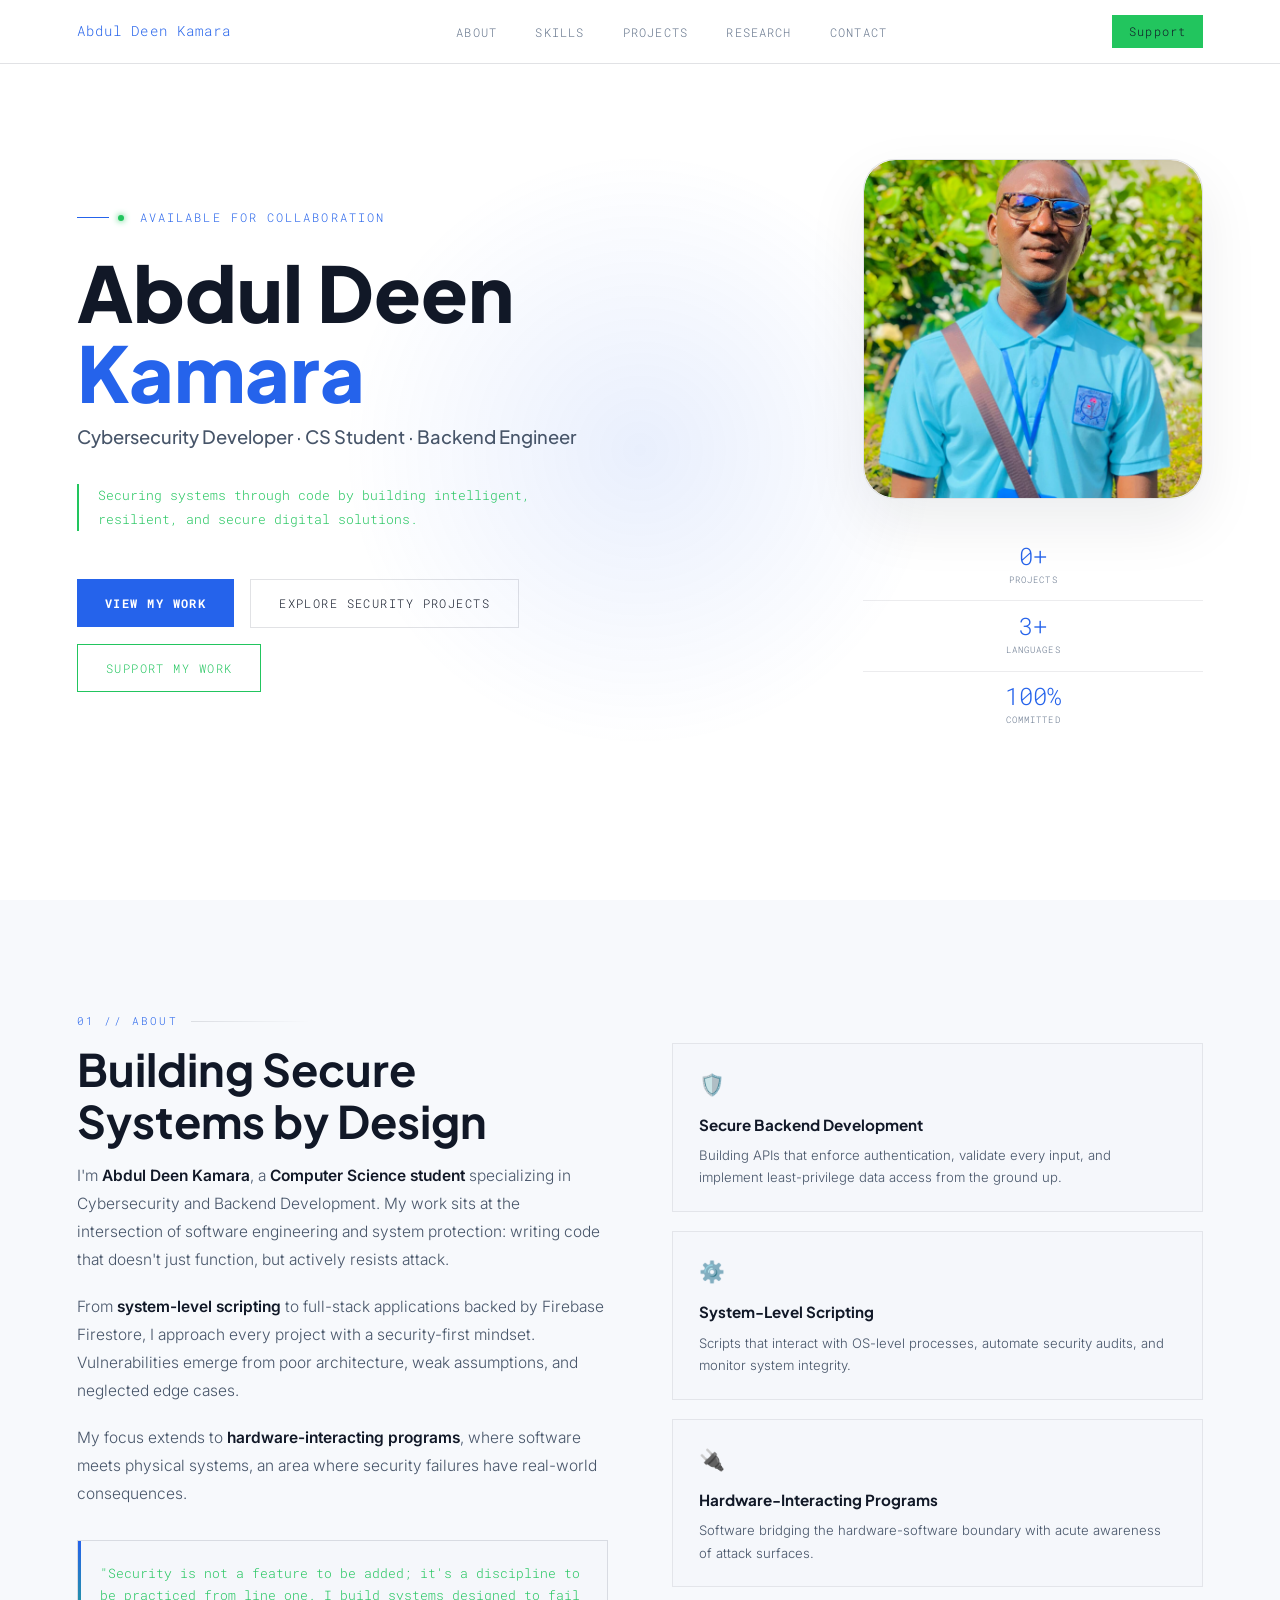
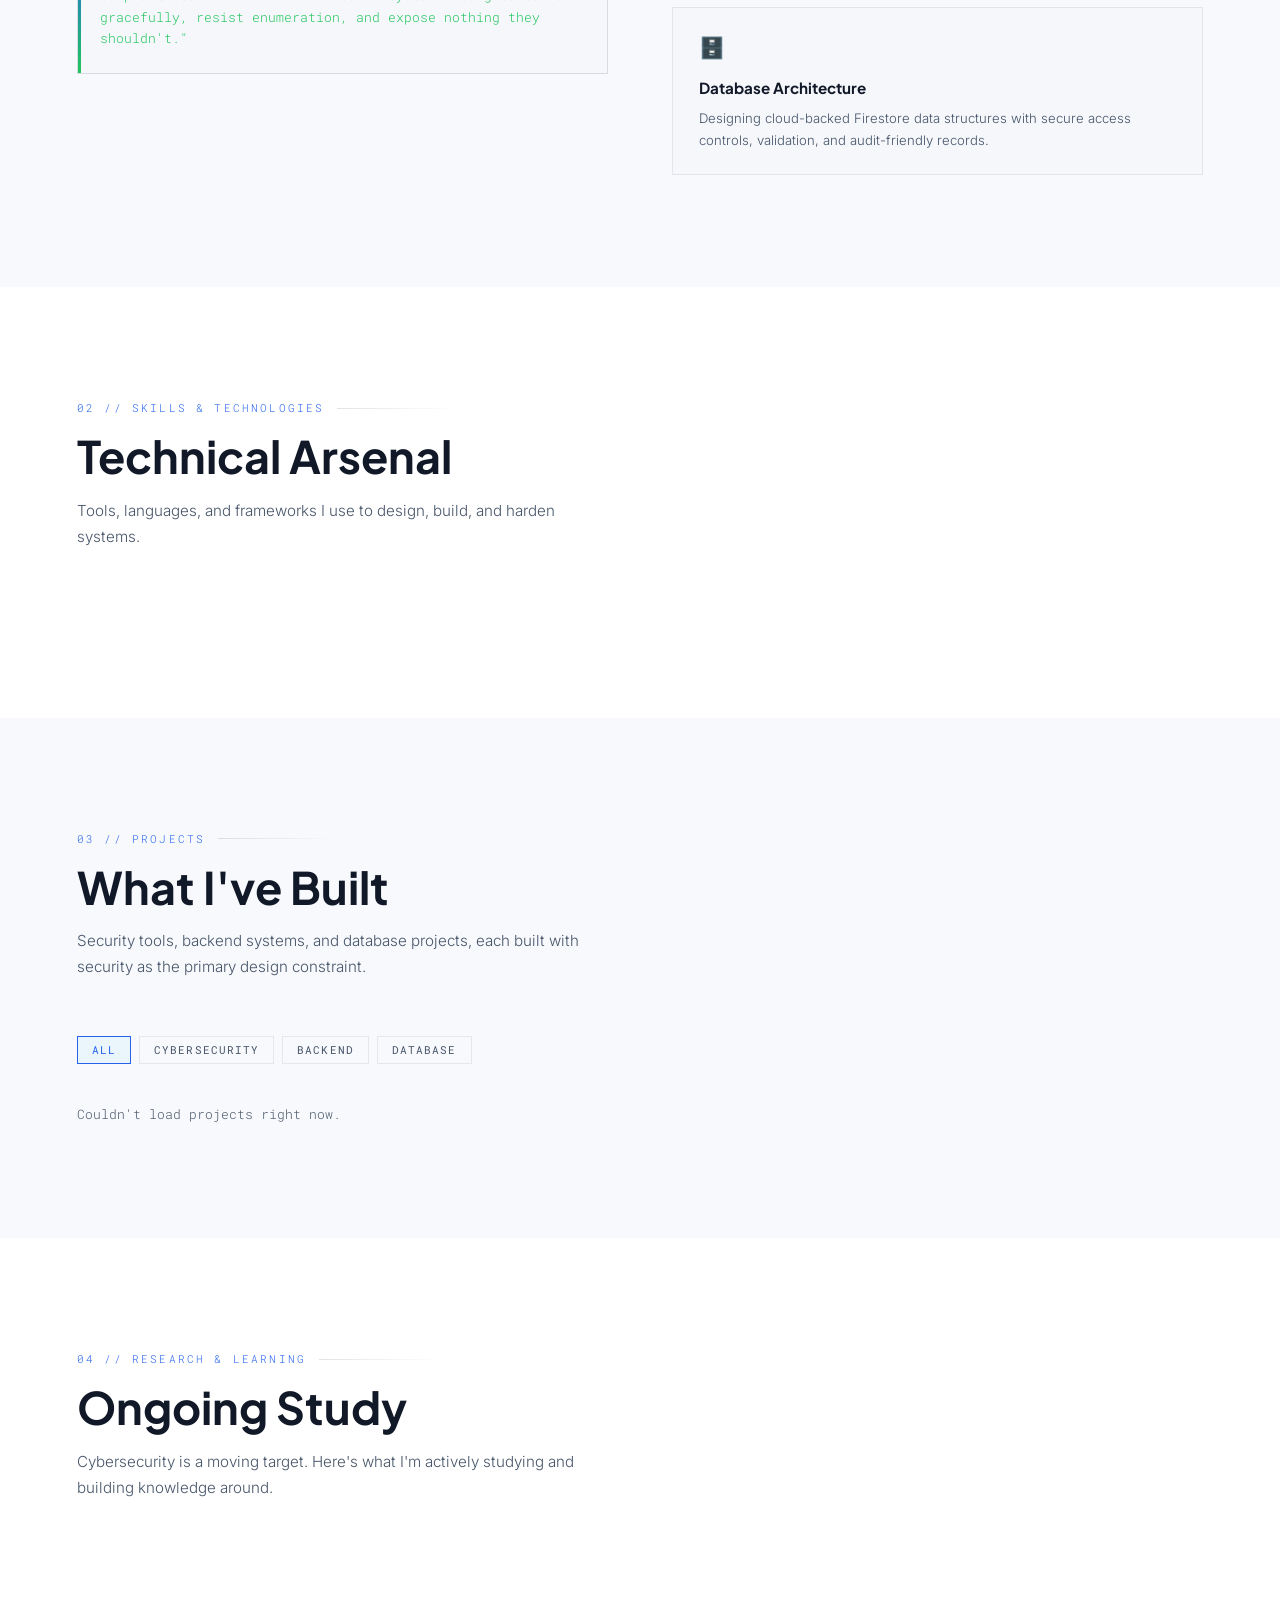
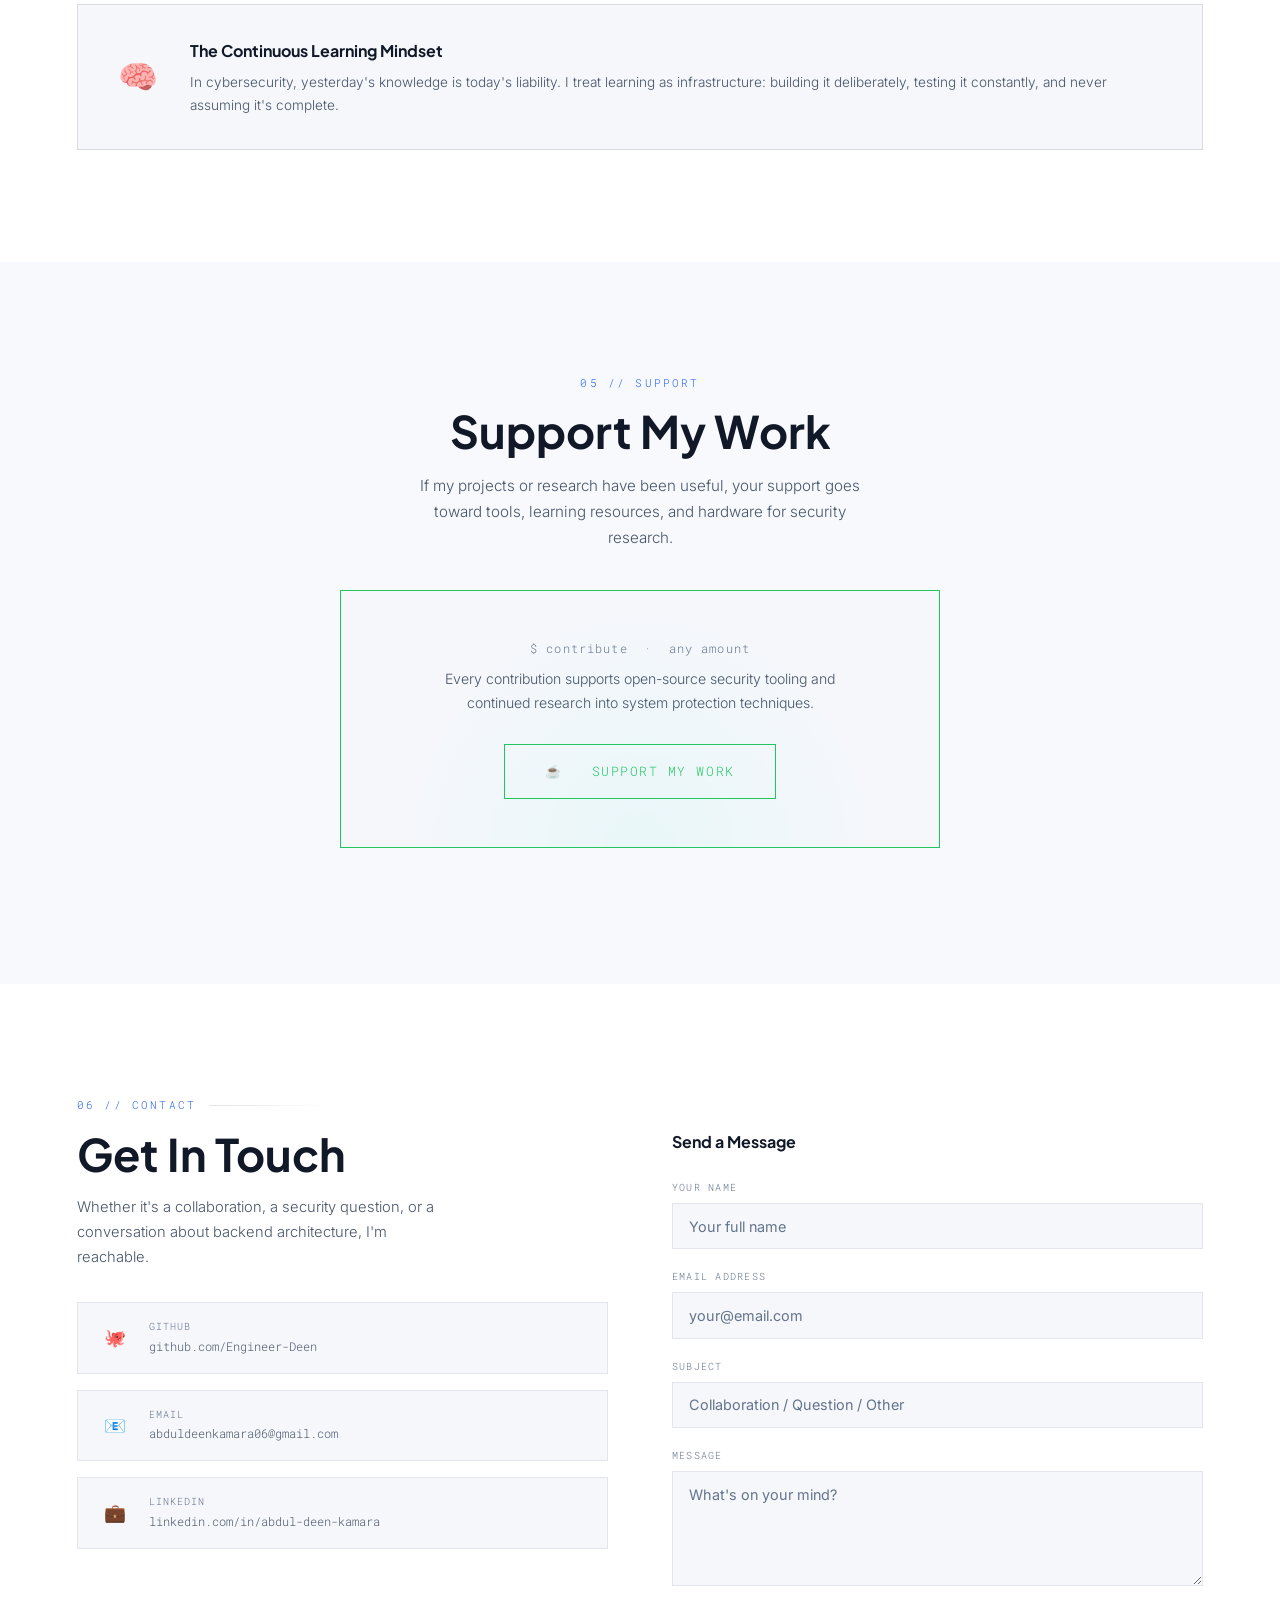
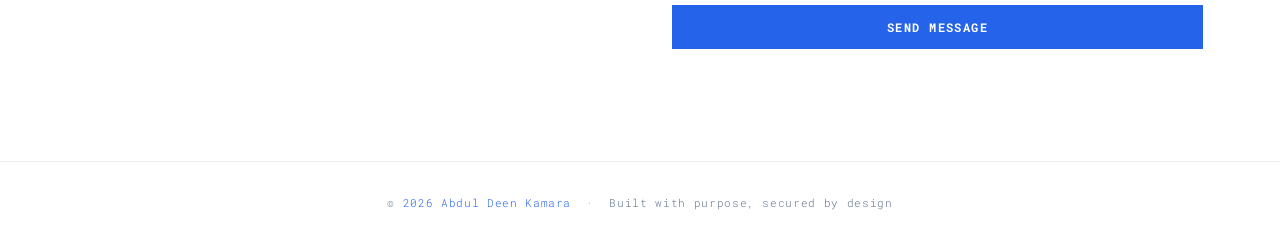
==== commit 770874d1: "updated source" ====
--- a/src/main/resources/static/index.html
+++ b/src/main/resources/static/index.html
@@ -3,8 +3,8 @@
 <head>
     <meta charset="UTF-8">
     <meta name="viewport" content="width=device-width, initial-scale=1.0">
-    <title>Abdul Deen Kamara — Cybersecurity &amp; Backend Development</title>
-    <meta name="description" content="Securing systems through code — building intelligent, resilient, and secure digital solutions.">
+    <title>Abdul Deen Kamara: Cybersecurity &amp; Backend Development</title>
+    <meta name="description" content="Securing systems through code by building intelligent, resilient, and secure digital solutions.">
 
     <link rel="icon" href="data:image/svg+xml,%3Csvg xmlns='http://www.w3.org/2000/svg' viewBox='0 0 64 64'%3E%3Cdefs%3E%3ClinearGradient id='g' x1='0%25' y1='0%25' x2='100%25' y2='100%25'%3E%3Cstop offset='0%25' stop-color='%232563eb'/%3E%3Cstop offset='100%25' stop-color='%2316a34a'/%3E%3C/linearGradient%3E%3C/defs%3E%3Crect width='64' height='64' rx='14' fill='url(%23g)'/%3E%3Cpath d='M32 13 L48 19 L48 35 C48 45 41 52 32 55 C23 52 16 45 16 35 L16 19 Z' fill='white' opacity='0.96'/%3E%3Ccircle cx='32' cy='31' r='4.5' fill='url(%23g)'/%3E%3Crect x='29.5' y='31' width='5' height='9' rx='1.5' fill='url(%23g)'/%3E%3C/svg%3E">
 
@@ -55,7 +55,7 @@
 
         <h1 class="hero-name">Abdul Deen<br><span class="accent">Kamara</span></h1>
         <p class="hero-role">Cybersecurity Developer · CS Student · Backend Engineer</p>
-        <p class="hero-tagline">Securing systems through code — building intelligent, resilient, and secure digital solutions.</p>
+        <p class="hero-tagline">Securing systems through code by building intelligent, resilient, and secure digital solutions.</p>
 
         <div class="hero-btns">
             <a href="#projects" class="btn-primary">View My Work</a>
@@ -97,14 +97,14 @@
         <div class="about-text reveal">
             <h2 class="section-title">Building Secure<br>Systems by Design</h2>
 
-            <p>I'm <strong>Abdul Deen Kamara</strong>, a <strong>Computer Science student</strong> specializing in Cybersecurity and Backend Development. My work sits at the intersection of software engineering and system protection — writing code that doesn't just function, but actively resists attack.</p>
+            <p>I'm <strong>Abdul Deen Kamara</strong>, a <strong>Computer Science student</strong> specializing in Cybersecurity and Backend Development. My work sits at the intersection of software engineering and system protection: writing code that doesn't just function, but actively resists attack.</p>
 
             <p>From <strong>system-level scripting</strong> to full-stack applications backed by Firebase Firestore, I approach every project with a security-first mindset. Vulnerabilities emerge from poor architecture, weak assumptions, and neglected edge cases.</p>
 
-            <p>My focus extends to <strong>hardware-interacting programs</strong>, where software meets physical systems — an area where security failures have real-world consequences.</p>
+            <p>My focus extends to <strong>hardware-interacting programs</strong>, where software meets physical systems, an area where security failures have real-world consequences.</p>
 
             <div class="about-statement">
-                <p>"Security is not a feature to be added — it's a discipline to be practiced from line one. I build systems designed to fail gracefully, resist enumeration, and expose nothing they shouldn't."</p>
+                <p>"Security is not a feature to be added; it's a discipline to be practiced from line one. I build systems designed to fail gracefully, resist enumeration, and expose nothing they shouldn't."</p>
             </div>
         </div>
 
@@ -147,7 +147,7 @@
 <section id="projects">
     <div class="section-label">03 // Projects</div>
     <h2 class="section-title reveal">What I've Built</h2>
-    <p class="section-sub reveal">Security tools, backend systems, and database projects — each built with security as the primary design constraint.</p>
+    <p class="section-sub reveal">Security tools, backend systems, and database projects, each built with security as the primary design constraint.</p>
 
     <div class="projects-filter reveal">
         <button class="filter-btn active" onclick="filterProjects('all', this)">All</button>
@@ -170,7 +170,7 @@
         <div class="mindset-icon">🧠</div>
         <div class="mindset-text">
             <h3>The Continuous Learning Mindset</h3>
-            <p>In cybersecurity, yesterday's knowledge is today's liability. I treat learning as infrastructure — building it deliberately, testing it constantly, and never assuming it's complete.</p>
+            <p>In cybersecurity, yesterday's knowledge is today's liability. I treat learning as infrastructure: building it deliberately, testing it constantly, and never assuming it's complete.</p>
         </div>
     </div>
 </section>
@@ -179,7 +179,7 @@
     <div class="support-inner">
         <div class="section-label">05 // Support</div>
         <h2 class="section-title reveal">Support My Work</h2>
-        <p class="section-sub reveal">If my projects or research have been useful — your support goes toward tools, learning resources, and hardware for security research.</p>
+        <p class="section-sub reveal">If my projects or research have been useful, your support goes toward tools, learning resources, and hardware for security research.</p>
 
         <div class="support-card reveal">
             <div class="support-amount">$ contribute &nbsp;·&nbsp; any amount</div>
@@ -195,7 +195,7 @@
     <div class="contact-grid">
         <div class="reveal">
             <h2 class="section-title">Get In Touch</h2>
-            <p style="color:var(--text2);font-size:0.92rem;margin-bottom:0.5rem;max-width:360px;line-height:1.7;">Whether it's a collaboration, a security question, or a conversation about backend architecture — I'm reachable.</p>
+            <p style="color:var(--text2);font-size:0.92rem;margin-bottom:0.5rem;max-width:360px;line-height:1.7;">Whether it's a collaboration, a security question, or a conversation about backend architecture, I'm reachable.</p>
 
             <div class="contact-links">
                 <a href="https://github.com/Engineer-Deen" target="_blank" rel="noopener" class="contact-link">
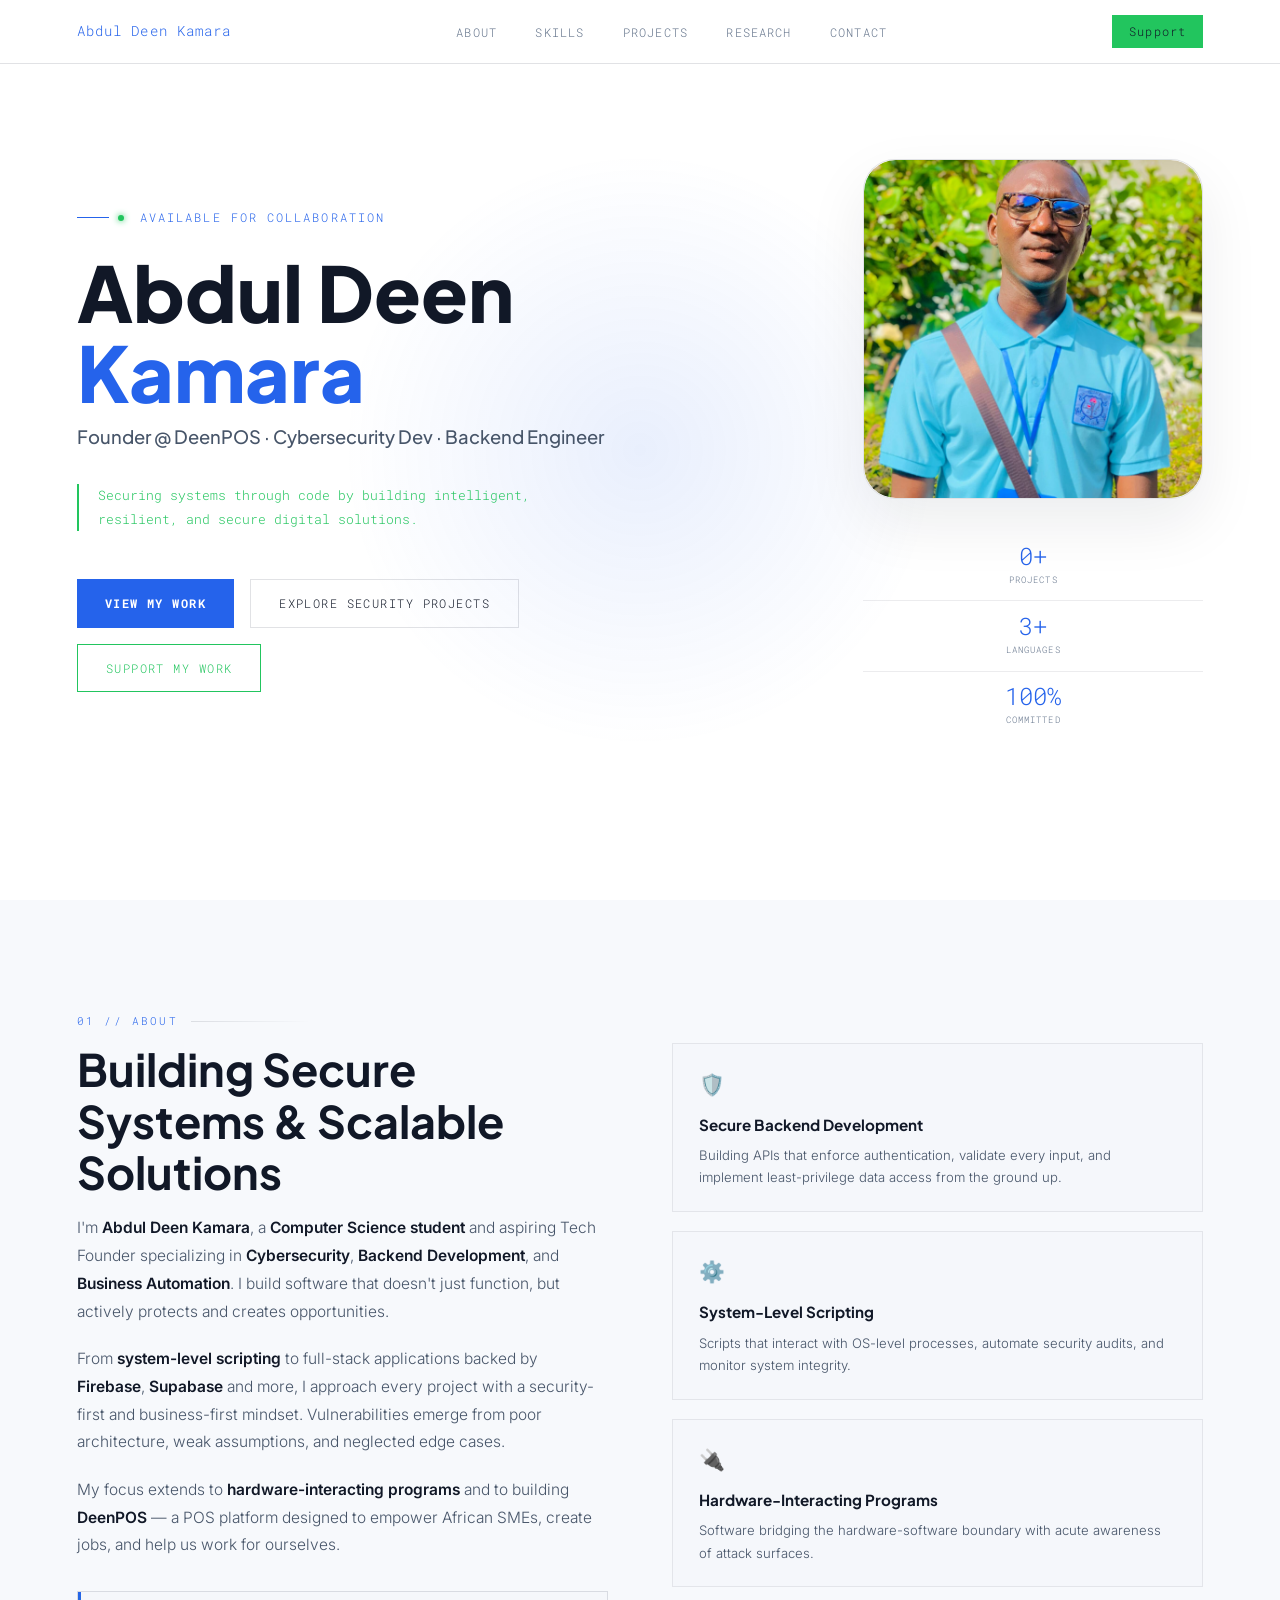
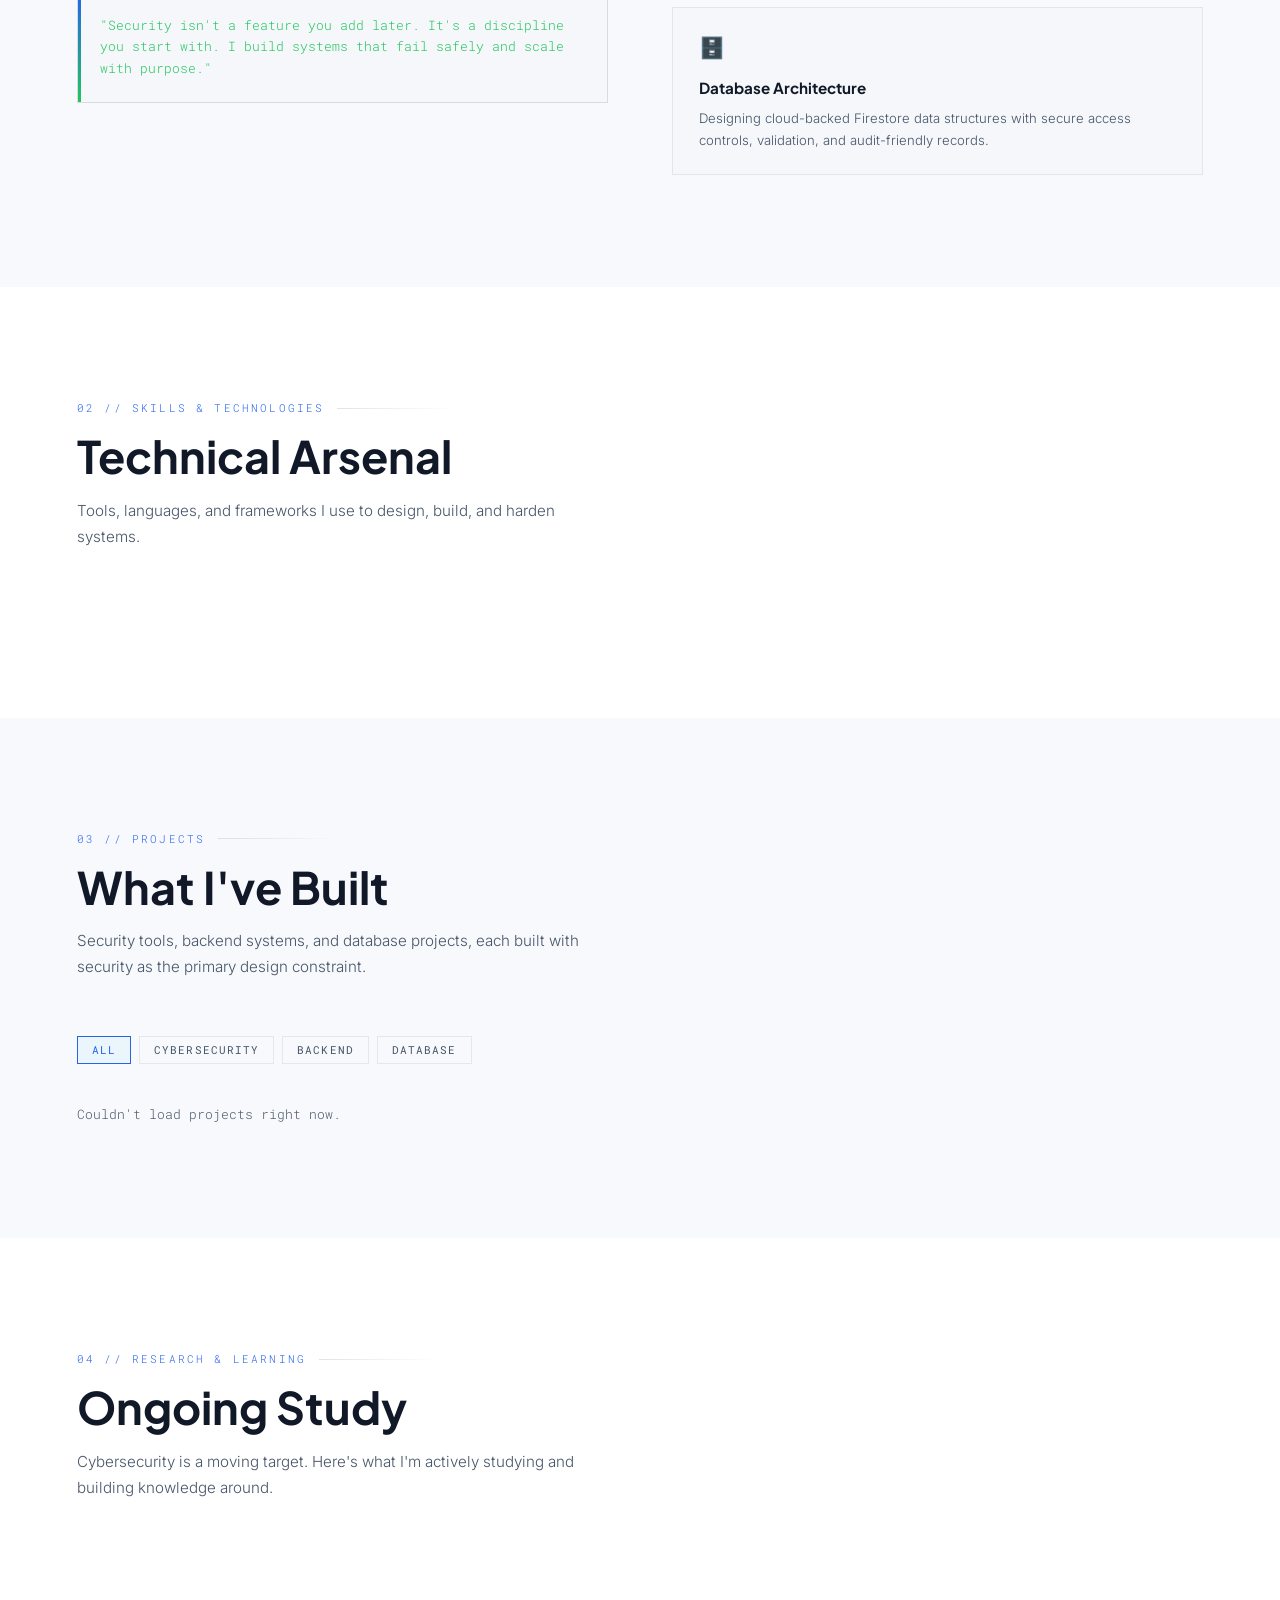
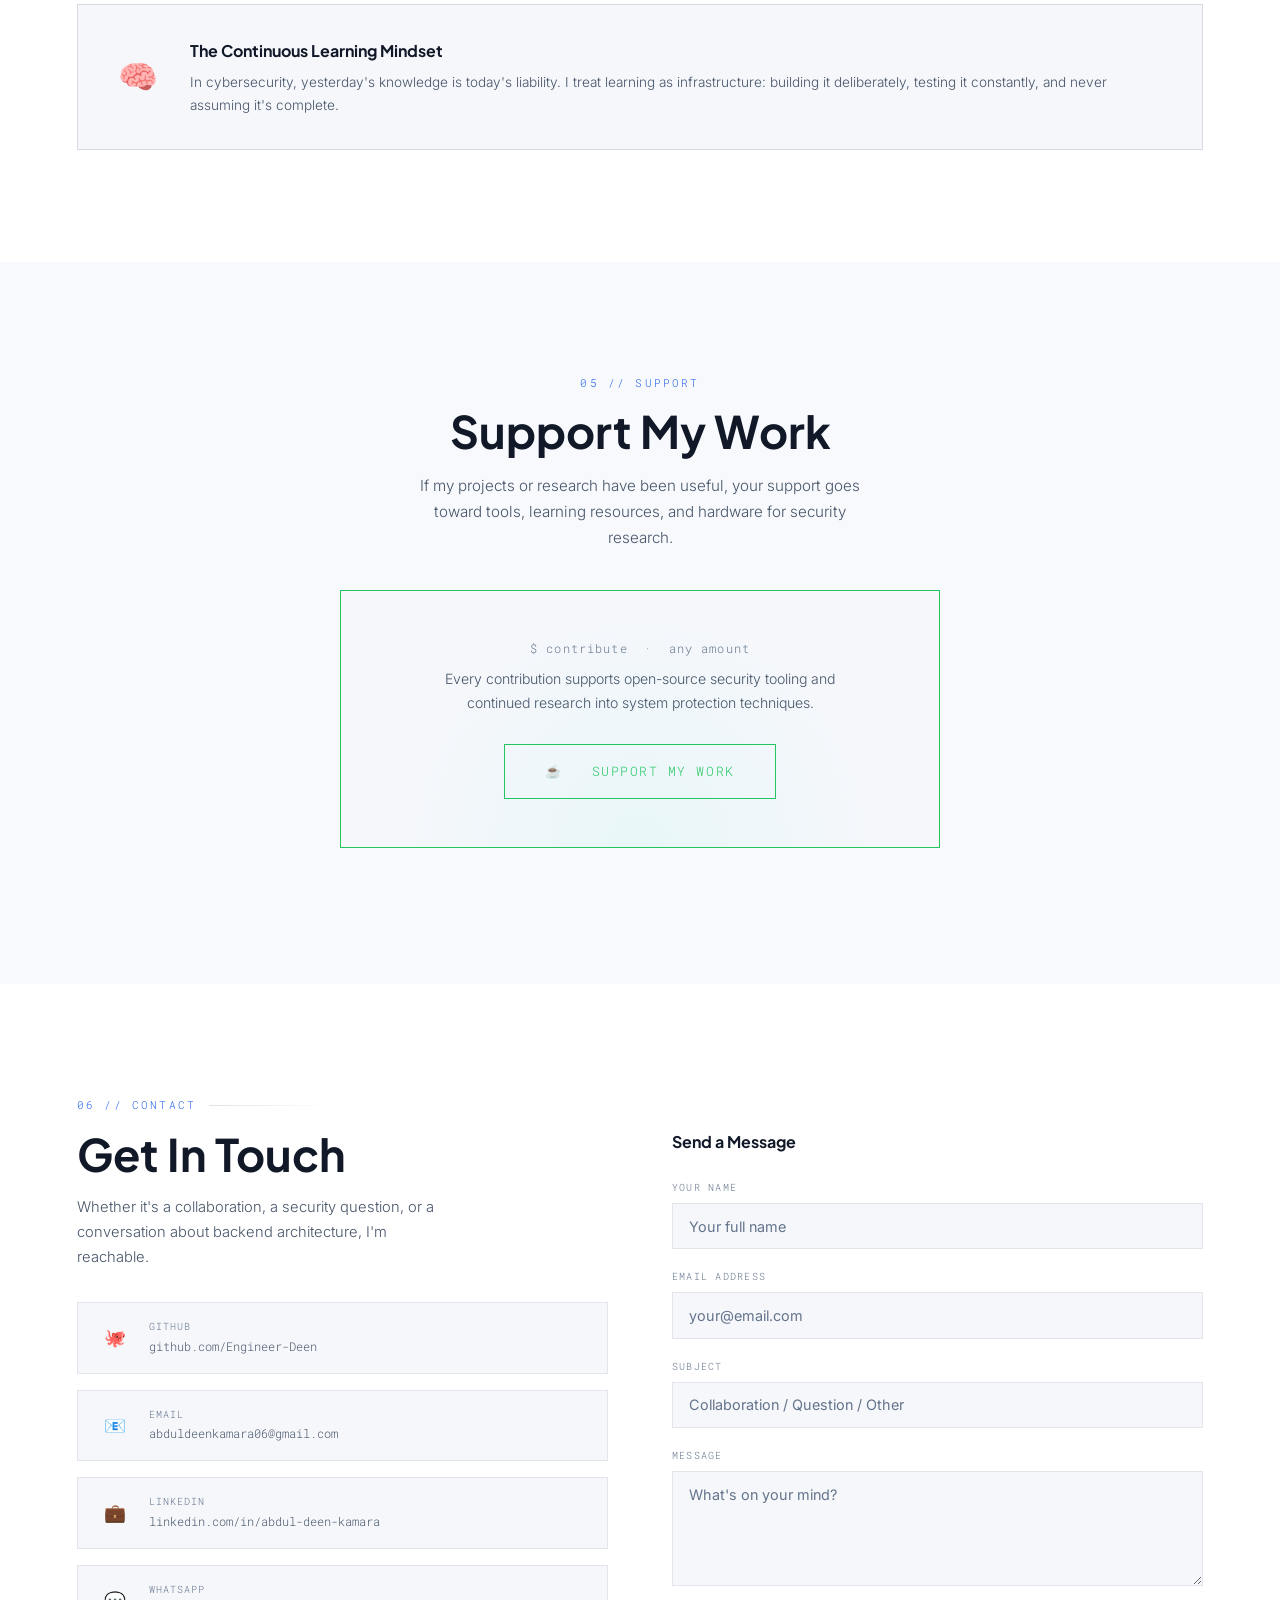
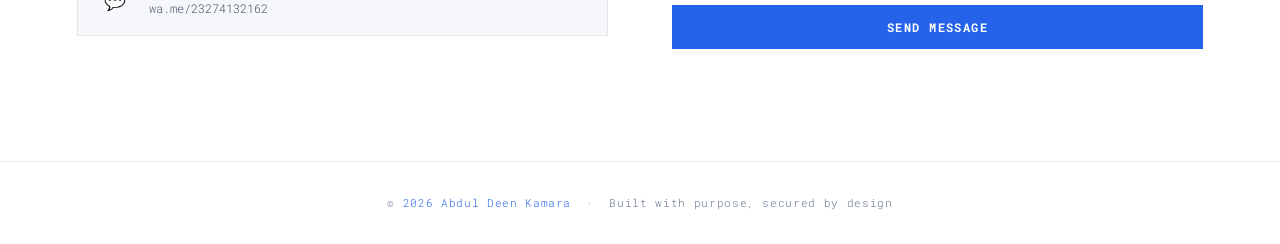
==== commit c0c40e50: "Added Admin section" ====
--- a/src/main/resources/static/index.html
+++ b/src/main/resources/static/index.html
@@ -7,7 +7,6 @@
     <meta name="description" content="Securing systems through code by building intelligent, resilient, and secure digital solutions.">
 
     <link rel="icon" href="data:image/svg+xml,%3Csvg xmlns='http://www.w3.org/2000/svg' viewBox='0 0 64 64'%3E%3Cdefs%3E%3ClinearGradient id='g' x1='0%25' y1='0%25' x2='100%25' y2='100%25'%3E%3Cstop offset='0%25' stop-color='%232563eb'/%3E%3Cstop offset='100%25' stop-color='%2316a34a'/%3E%3C/linearGradient%3E%3C/defs%3E%3Crect width='64' height='64' rx='14' fill='url(%23g)'/%3E%3Cpath d='M32 13 L48 19 L48 35 C48 45 41 52 32 55 C23 52 16 45 16 35 L16 19 Z' fill='white' opacity='0.96'/%3E%3Ccircle cx='32' cy='31' r='4.5' fill='url(%23g)'/%3E%3Crect x='29.5' y='31' width='5' height='9' rx='1.5' fill='url(%23g)'/%3E%3C/svg%3E">
-
     <link rel="preconnect" href="https://fonts.googleapis.com">
     <link href="https://fonts.googleapis.com/css2?family=Roboto+Mono:wght@400;500;600&family=Inter:wght@300;400;500;600&family=Plus+Jakarta+Sans:wght@500;600;700;800&display=swap" rel="stylesheet">
     <link rel="stylesheet" href="css/style.css">
@@ -54,7 +53,7 @@
         </div>
 
         <h1 class="hero-name">Abdul Deen<br><span class="accent">Kamara</span></h1>
-        <p class="hero-role">Cybersecurity Developer · CS Student · Backend Engineer</p>
+        <p class="hero-role">Founder @ DeenPOS · Cybersecurity Dev · Backend Engineer</p>
         <p class="hero-tagline">Securing systems through code by building intelligent, resilient, and secure digital solutions.</p>
 
         <div class="hero-btns">
@@ -66,7 +65,7 @@
 
     <div class="hero-photo-wrap">
         <div class="hero-photo-frame">
-            <img src="images/photo.jpg" alt="Abdul Deen Kamara" class="hero-photo-img">
+            <img src="images/photo.jpg" alt="Abdul Deen Kamara" class="hero-photo-img" id="heroPhoto">
             <div class="photo-corner tl"></div>
             <div class="photo-corner tr"></div>
             <div class="photo-corner bl"></div>
@@ -95,16 +94,16 @@
 
     <div class="about-grid">
         <div class="about-text reveal">
-            <h2 class="section-title">Building Secure<br>Systems by Design</h2>
-
-            <p>I'm <strong>Abdul Deen Kamara</strong>, a <strong>Computer Science student</strong> specializing in Cybersecurity and Backend Development. My work sits at the intersection of software engineering and system protection: writing code that doesn't just function, but actively resists attack.</p>
-
-            <p>From <strong>system-level scripting</strong> to full-stack applications backed by Firebase Firestore, I approach every project with a security-first mindset. Vulnerabilities emerge from poor architecture, weak assumptions, and neglected edge cases.</p>
-
-            <p>My focus extends to <strong>hardware-interacting programs</strong>, where software meets physical systems, an area where security failures have real-world consequences.</p>
+            <h2 class="section-title">Building Secure<br>Systems & Scalable Solutions</h2>
+
+            <p>I'm <strong>Abdul Deen Kamara</strong>, a <strong>Computer Science student</strong> and aspiring Tech Founder specializing in <strong>Cybersecurity</strong>, <strong>Backend Development</strong>, and <strong>Business Automation</strong>. I build software that doesn't just function, but actively protects and creates opportunities.</p>
+
+            <p>From <strong>system-level scripting</strong> to full-stack applications backed by <strong>Firebase</strong>, <strong>Supabase</strong> and more, I approach every project with a security-first and business-first mindset. Vulnerabilities emerge from poor architecture, weak assumptions, and neglected edge cases.</p>
+
+            <p>My focus extends to <strong>hardware-interacting programs</strong> and to building <strong>DeenPOS</strong> — a POS platform designed to empower African SMEs, create jobs, and help us work for ourselves.</p>
 
             <div class="about-statement">
-                <p>"Security is not a feature to be added; it's a discipline to be practiced from line one. I build systems designed to fail gracefully, resist enumeration, and expose nothing they shouldn't."</p>
+                <p>"Security isn't a feature you add later. It's a discipline you start with. I build systems that fail safely and scale with purpose."</p>
             </div>
         </div>
 
@@ -221,6 +220,14 @@
                         <div class="contact-link-text">linkedin.com/in/abdul-deen-kamara</div>
                     </div>
                 </a>
+
+                <a href="https://wa.me/23274132162" target="_blank" rel="noopener" class="contact-link">
+                    <span class="contact-link-icon">💬</span>
+                    <div>
+                        <div class="contact-link-label">WhatsApp</div>
+                        <div class="contact-link-text">wa.me/23274132162</div>
+                    </div>
+                </a>
             </div>
         </div>
 
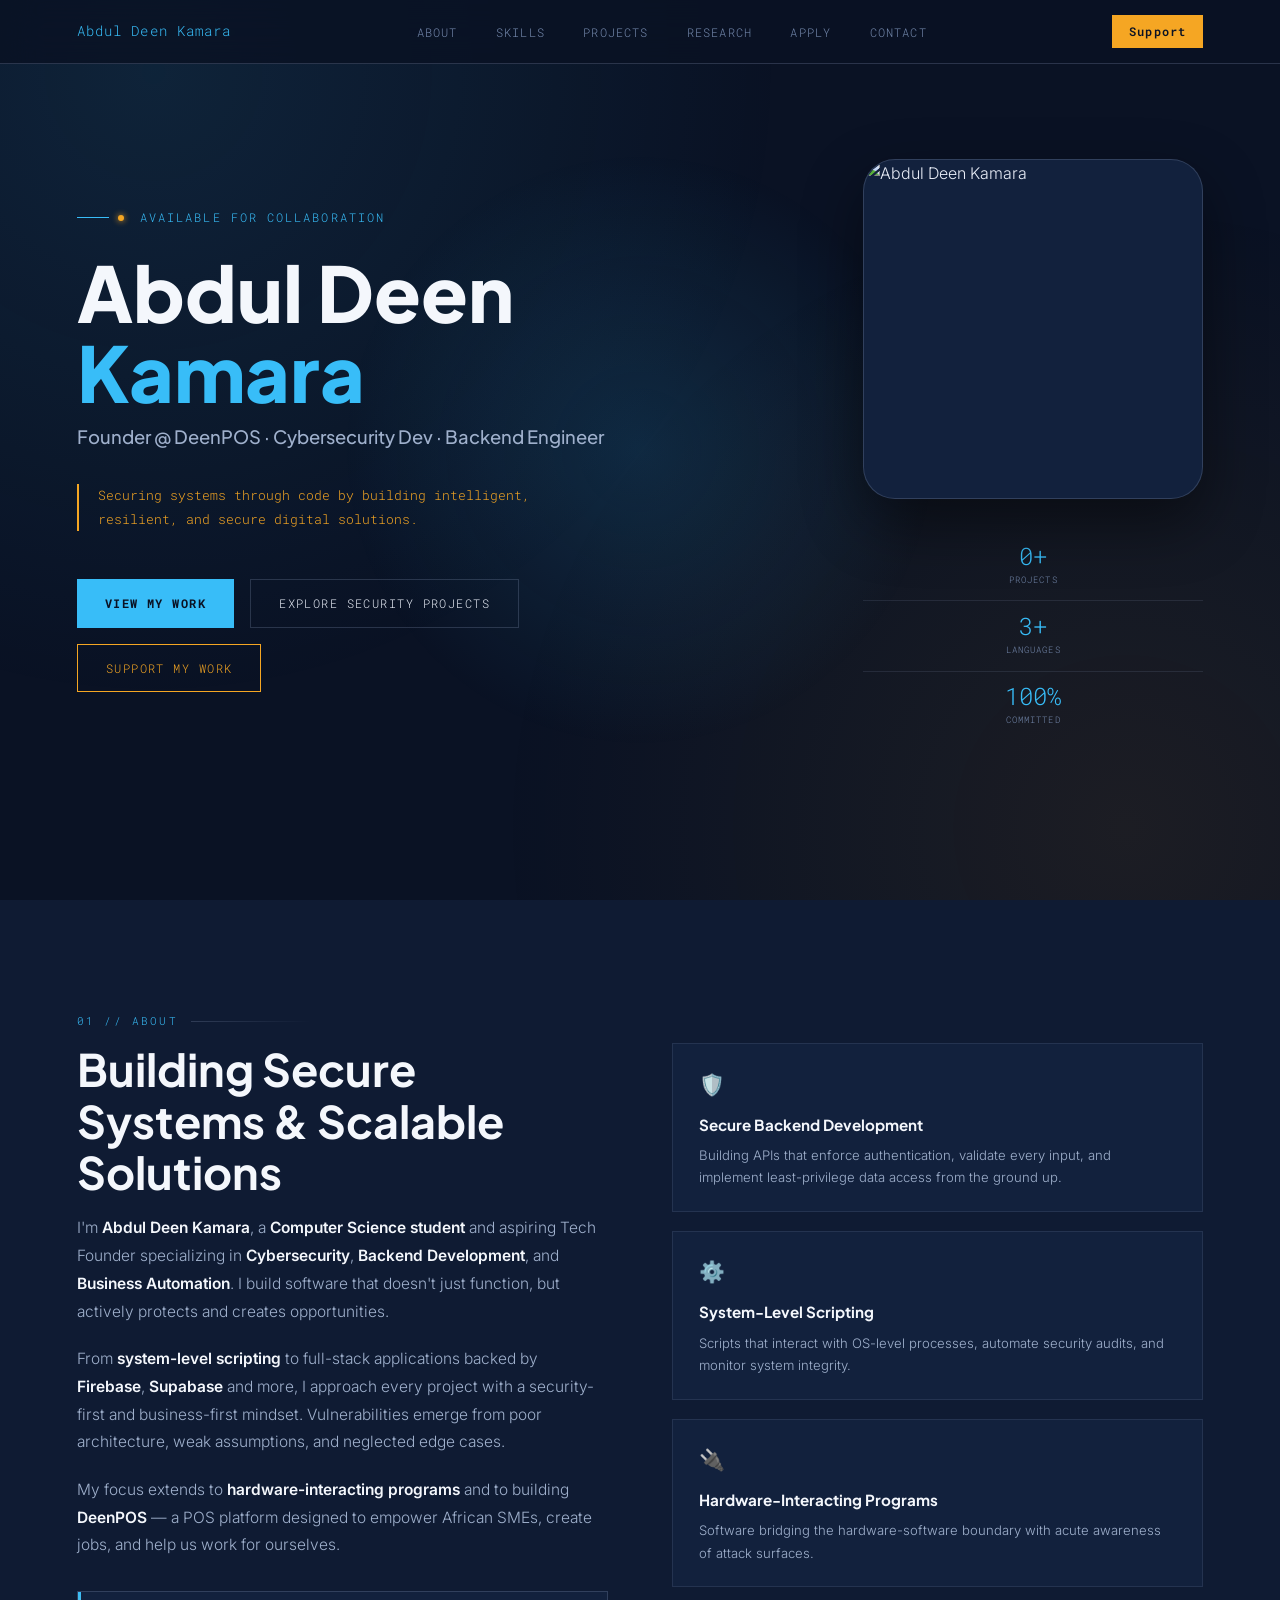
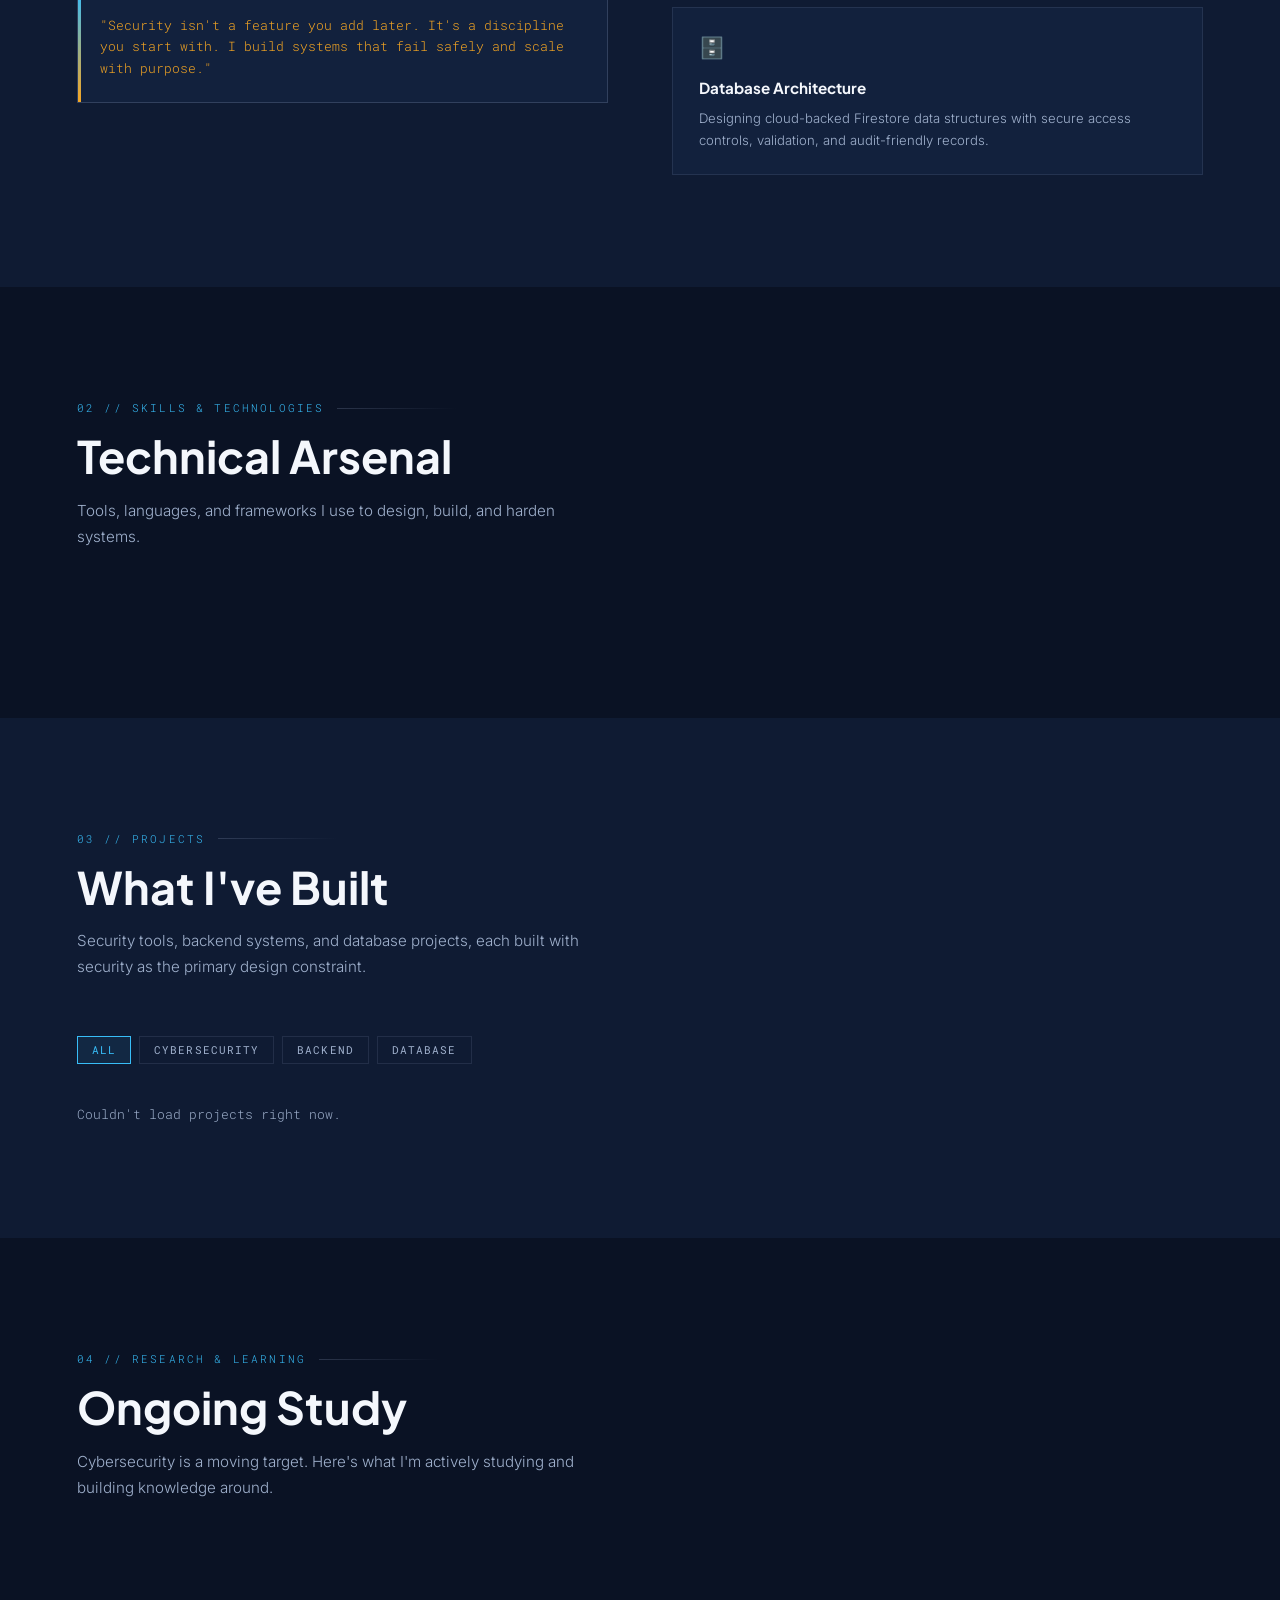
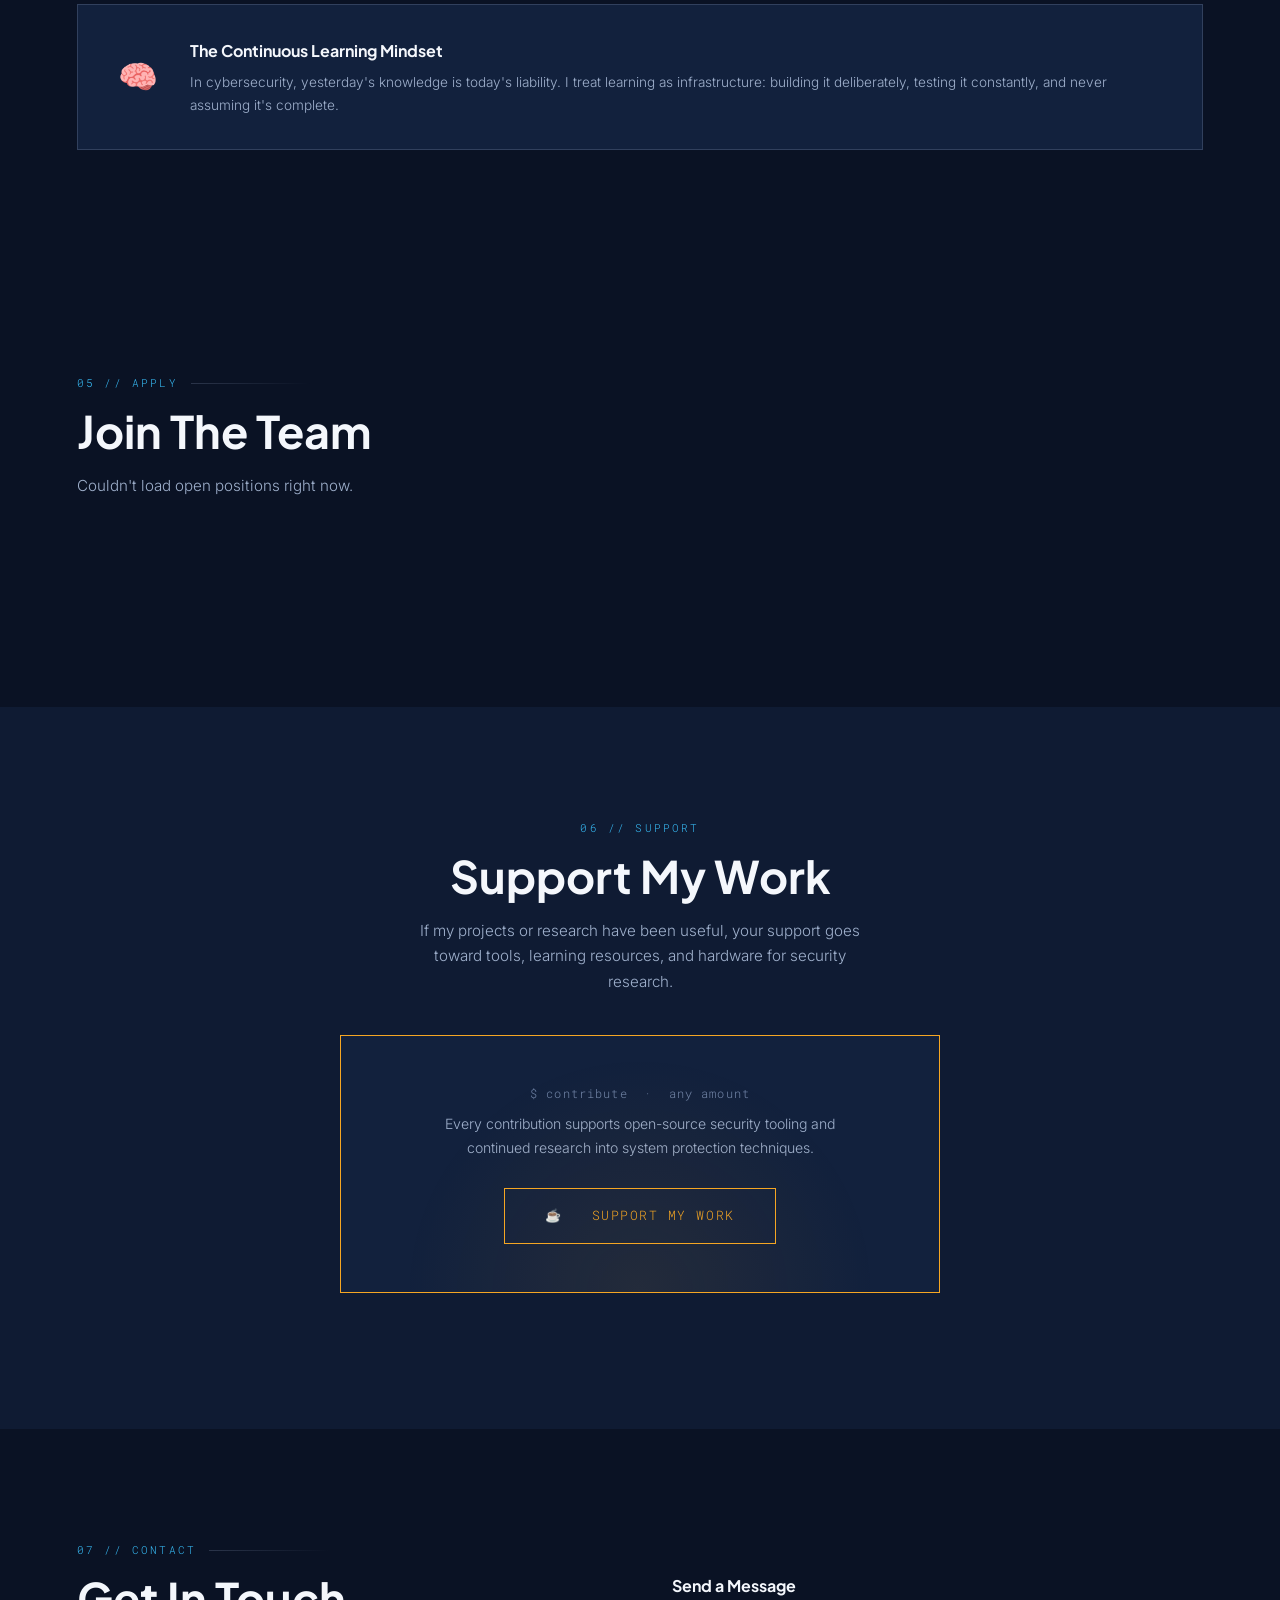
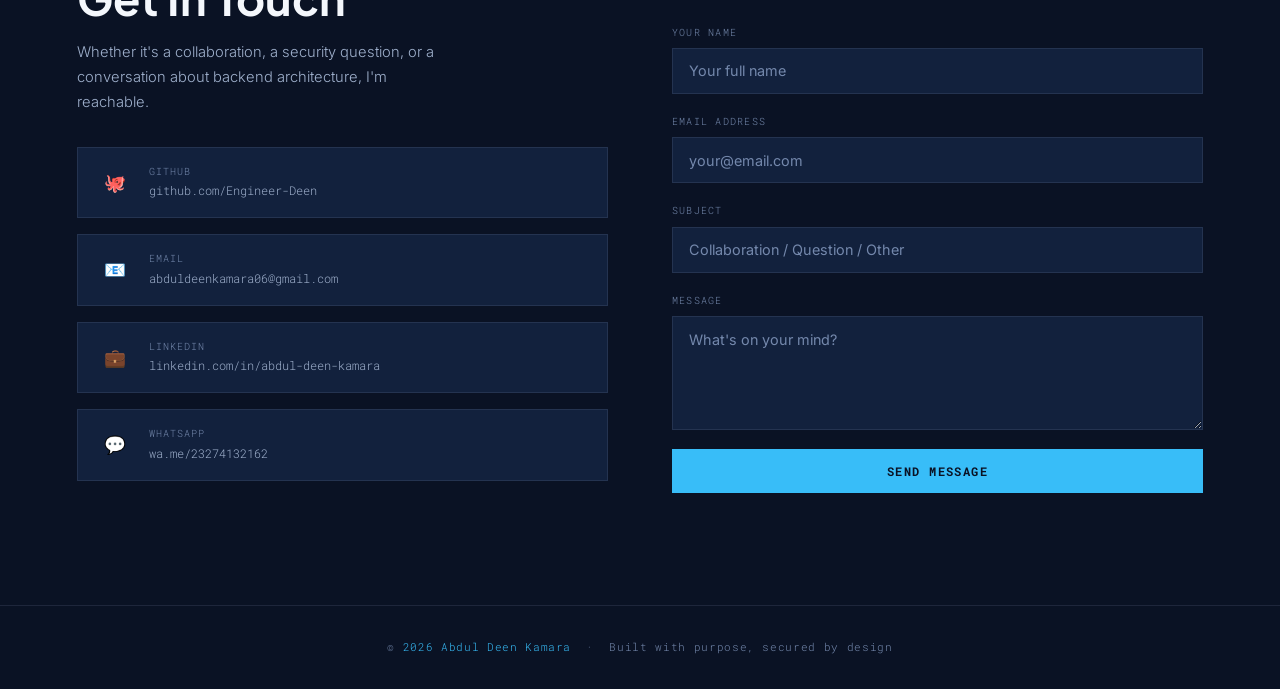
==== commit cd2157b3: "Added Apply section" ====
--- a/src/main/resources/static/index.html
+++ b/src/main/resources/static/index.html
@@ -23,6 +23,7 @@
         <li><a href="#skills">Skills</a></li>
         <li><a href="#projects">Projects</a></li>
         <li><a href="#research">Research</a></li>
+        <li><a href="#apply">Apply</a></li>
         <li><a href="#contact">Contact</a></li>
     </ul>
 
@@ -40,6 +41,7 @@
     <a href="#skills" onclick="toggleMenu()">Skills</a>
     <a href="#projects" onclick="toggleMenu()">Projects</a>
     <a href="#research" onclick="toggleMenu()">Research</a>
+    <a href="#apply" onclick="toggleMenu()">Apply</a>
     <a href="#" id="mobileSupportBtn" onclick="toggleMenu()">Support</a>
     <a href="#contact" onclick="toggleMenu()">Contact</a>
 </div>
@@ -174,9 +176,18 @@
     </div>
 </section>
 
+<section id="apply">
+    <div class="section-label">05 // Apply</div>
+    <h2 class="section-title reveal">Join The Team</h2>
+    <p class="section-sub reveal" id="applyIntro">Loading open positions...</p>
+
+    <div id="postingsSelector" class="postings-selector"></div>
+    <div id="applicationFormContainer"></div>
+</section>
+
 <section id="support">
     <div class="support-inner">
-        <div class="section-label">05 // Support</div>
+        <div class="section-label">06 // Support</div>
         <h2 class="section-title reveal">Support My Work</h2>
         <p class="section-sub reveal">If my projects or research have been useful, your support goes toward tools, learning resources, and hardware for security research.</p>
 
@@ -189,7 +200,7 @@
 </section>
 
 <section id="contact">
-    <div class="section-label">06 // Contact</div>
+    <div class="section-label">07 // Contact</div>
 
     <div class="contact-grid">
         <div class="reveal">
--- a/src/main/resources/static/css/style.css
+++ b/src/main/resources/static/css/style.css
@@ -1,22 +1,23 @@
 :root {
-    --bg: #ffffff;
-    --bg2: #f7f9fc;
-    --surface: #f5f7fb;
-    --surface2: #ffffff;
-    --border: rgba(15, 23, 42, 0.08);
-    --border2: rgba(15, 23, 42, 0.12);
-    --neon: #2563eb;
-    --neon2: #22c55e;
-    --text: #111827;
-    --text2: #475569;
-    --text3: #64748b;
-    --white: #111827;
-    --red: #ff2d55;
+    --bg: #0a1224;
+    --bg2: #0f1b33;
+    --surface: #12213d;
+    --surface2: #16294a;
+    --border: rgba(148, 163, 196, 0.14);
+    --border2: rgba(148, 163, 196, 0.24);
+    --neon: #38bdf8;
+    --neon2: #f5a623;
+    --violet: #8b5cf6;
+    --text: #e7ecf6;
+    --text2: #9fb0cc;
+    --text3: #7488ac;
+    --white: #f4f7fc;
+    --red: #ff5c7a;
     --mono: 'Roboto Mono', monospace;
     --display: 'Plus Jakarta Sans', sans-serif;
     --body: 'Inter', sans-serif;
-    --glow: 0 0 30px rgba(37, 99, 235, 0.12), 0 0 60px rgba(37, 99, 235, 0.06);
-    --glow2: 0 0 20px rgba(34, 197, 94, 0.18);
+    --glow: 0 0 30px rgba(56, 189, 248, 0.18), 0 0 60px rgba(56, 189, 248, 0.08);
+    --glow2: 0 0 20px rgba(245, 166, 35, 0.22);
 }
 
 *,
@@ -40,16 +41,14 @@
     overflow-x: hidden;
 }
 
-body::before {
-    content: '';
+.grid-bg {
     position: fixed;
     inset: 0;
+    z-index: -1;
     pointer-events: none;
-    z-index: -1;
-}
-
-.grid-bg {
-    display: none;
+    background:
+            radial-gradient(circle at 12% 8%, rgba(56, 189, 248, 0.10) 0%, transparent 45%),
+            radial-gradient(circle at 88% 92%, rgba(245, 166, 35, 0.08) 0%, transparent 45%);
 }
 
 /* ==========================================================================
@@ -67,7 +66,7 @@
     justify-content: space-between;
     padding: 0 6vw;
     height: 64px;
-    background: rgba(255, 255, 255, 0.92);
+    background: rgba(10, 18, 36, 0.85);
     backdrop-filter: blur(18px);
     border-bottom: 1px solid var(--border2);
 }
@@ -107,18 +106,20 @@
 .nav-cta {
     font-family: var(--mono);
     font-size: 0.72rem;
-    color: var(--white);
+    color: var(--bg);
     text-decoration: none;
     letter-spacing: 0.1em;
     border: 1px solid var(--neon2);
     padding: 6px 16px;
     transition: all 0.2s;
     background: var(--neon2);
+    font-weight: 600;
 }
 
 .nav-cta:hover {
     background: var(--neon);
-    color: #ffffff;
+    border-color: var(--neon);
+    color: var(--bg);
 }
 
 .hamburger {
@@ -145,7 +146,7 @@
     top: 64px;
     left: 0;
     right: 0;
-    background: rgba(5, 8, 16, 0.97);
+    background: rgba(8, 14, 28, 0.97);
     border-bottom: 1px solid var(--border);
     padding: 1.5rem 6vw;
     z-index: 899;
@@ -193,7 +194,7 @@
     width: 600px;
     height: 600px;
     border-radius: 50%;
-    background: radial-gradient(circle, rgba(37, 99, 235, 0.10) 0%, transparent 70%);
+    background: radial-gradient(circle, rgba(56, 189, 248, 0.14) 0%, transparent 70%);
     top: 50%;
     left: 50%;
     transform: translate(-50%, -50%);
@@ -271,7 +272,7 @@
     max-width: 520px;
     border-left: 2px solid var(--neon2);
     padding-left: 1.2rem;
-    opacity: 0.9;
+    opacity: 0.95;
     animation: fadeUp 0.8s 0.3s ease both;
 }
 
@@ -346,7 +347,7 @@
 }
 
 .btn-support:hover {
-    background: rgba(0, 255, 213, 0.08);
+    background: rgba(245, 166, 35, 0.10);
     box-shadow: var(--glow2);
     transform: translateY(-2px);
 }
@@ -373,9 +374,9 @@
     flex-shrink: 0;
     border-radius: 32px;
     overflow: hidden;
-    background: #ffffff;
-    border: 1px solid rgba(15, 23, 42, 0.12);
-    box-shadow: 0 24px 60px rgba(15, 23, 42, 0.08);
+    background: var(--surface);
+    border: 1px solid var(--border2);
+    box-shadow: 0 24px 60px rgba(0, 0, 0, 0.45);
     transition: transform 0.3s ease;
 }
 
@@ -386,8 +387,8 @@
 .hero-photo-placeholder {
     width: 100%;
     height: 100%;
-    background: #f5f7fb;
-    border: 1px dashed rgba(15, 23, 42, 0.15);
+    background: var(--surface);
+    border: 1px dashed var(--border2);
     display: flex;
     flex-direction: column;
     align-items: center;
@@ -683,7 +684,7 @@
 
 .skill-group:hover {
     border-color: var(--border2);
-    box-shadow: 0 0 20px rgba(0, 180, 255, 0.07);
+    box-shadow: 0 0 20px rgba(56, 189, 248, 0.10);
     transform: translateY(-4px);
 }
 
@@ -728,8 +729,8 @@
 
 .pill.accent {
     color: var(--neon2);
-    border-color: rgba(0, 255, 213, 0.25);
-    background: rgba(0, 255, 213, 0.04);
+    border-color: rgba(245, 166, 35, 0.3);
+    background: rgba(245, 166, 35, 0.06);
 }
 
 /* ==========================================================================
@@ -764,8 +765,14 @@
 .filter-btn.active {
     border-color: var(--neon);
     color: var(--neon);
-    background: rgba(0, 180, 255, 0.05);
-}
+    background: rgba(56, 189, 248, 0.08);
+}
+
+.postings-selector {
+    display: flex;
+    gap: 0.8rem;
+    flex-wrap: wrap;
+    margin-bottom: 2.5rem; }
 
 .projects-grid {
     display: grid;
@@ -787,7 +794,7 @@
 .project-card:hover {
     border-color: var(--border2);
     transform: translateY(-6px);
-    box-shadow: 0 16px 40px rgba(0, 0, 0, 0.4), 0 0 20px rgba(0, 180, 255, 0.06);
+    box-shadow: 0 16px 40px rgba(0, 0, 0, 0.5), 0 0 20px rgba(56, 189, 248, 0.10);
 }
 
 .project-card::before {
@@ -820,20 +827,20 @@
 
 .cat-cyber {
     color: var(--neon);
-    background: rgba(0, 180, 255, 0.08);
-    border: 1px solid rgba(0, 180, 255, 0.2);
+    background: rgba(56, 189, 248, 0.10);
+    border: 1px solid rgba(56, 189, 248, 0.25);
 }
 
 .cat-backend {
     color: var(--neon2);
-    background: rgba(0, 255, 213, 0.06);
-    border: 1px solid rgba(0, 255, 213, 0.2);
+    background: rgba(245, 166, 35, 0.08);
+    border: 1px solid rgba(245, 166, 35, 0.25);
 }
 
 .cat-db {
-    color: #a78bfa;
-    background: rgba(167, 139, 250, 0.06);
-    border: 1px solid rgba(167, 139, 250, 0.2);
+    color: var(--violet);
+    background: rgba(139, 92, 246, 0.08);
+    border: 1px solid rgba(139, 92, 246, 0.25);
 }
 
 .project-title {
@@ -863,9 +870,30 @@
     font-size: 0.62rem;
     color: var(--text3);
     background: var(--surface2);
-    border: 1px solid rgba(255, 255, 255, 0.05);
+    border: 1px solid rgba(255, 255, 255, 0.06);
     padding: 3px 9px;
     letter-spacing: 0.06em;
+}
+
+.project-links {
+    display: flex;
+    gap: 1rem;
+    margin-top: 1rem;
+    padding-top: 1rem;
+    border-top: 1px solid var(--border);
+}
+
+.project-links a {
+    font-family: var(--mono);
+    font-size: 0.68rem;
+    color: var(--neon);
+    text-decoration: none;
+    letter-spacing: 0.04em;
+    transition: color 0.2s;
+}
+
+.project-links a:hover {
+    color: var(--neon2);
 }
 
 /* ==========================================================================
@@ -908,7 +936,7 @@
 }
 
 .research-card:hover .research-num {
-    color: rgba(0, 180, 255, 0.3);
+    color: rgba(56, 189, 248, 0.35);
 }
 
 .research-title {
@@ -1021,7 +1049,7 @@
     content: '';
     position: absolute;
     inset: 0;
-    background: radial-gradient(circle at 50% 100%, rgba(0, 255, 213, 0.05) 0%, transparent 60%);
+    background: radial-gradient(circle at 50% 100%, rgba(245, 166, 35, 0.08) 0%, transparent 60%);
     pointer-events: none;
 }
 
@@ -1134,7 +1162,7 @@
 .form-field input:focus,
 .form-field textarea:focus {
     border-color: var(--neon);
-    box-shadow: 0 0 12px rgba(0, 180, 255, 0.08);
+    box-shadow: 0 0 12px rgba(56, 189, 248, 0.12);
 }
 
 .form-field input::placeholder,
@@ -1163,9 +1191,9 @@
     display: flex;
     align-items: center;
     justify-content: center;
+    text-align: center;
     flex-wrap: wrap;
     gap: 1rem;
-    text-align: center;
 }
 
 .footer-copy {
@@ -1177,13 +1205,6 @@
 
 .footer-copy span {
     color: var(--neon);
-}
-
-.footer-stack {
-    font-family: var(--mono);
-    font-size: 0.65rem;
-    color: var(--text3);
-    letter-spacing: 0.08em;
 }
 
 /* ==========================================================================
@@ -1226,8 +1247,43 @@
    ========================================================================== */
 
 @media (max-width: 900px) {
+    #hero {
+        flex-direction: column;
+        text-align: center;
+        padding-top: 7rem;
+    }
+
     .hero-photo-wrap {
+        display: flex;
+        order: -1;
+        margin-bottom: 2rem;
+    }
+
+    .hero-photo-frame {
+        width: 200px;
+        height: 200px;
+    }
+
+    .hero-stats-col {
         display: none;
+    }
+
+    .hero-content {
+        max-width: 100%;
+    }
+
+    .hero-badge {
+        justify-content: center;
+    }
+
+    .hero-tagline {
+        margin-left: auto;
+        margin-right: auto;
+        text-align: left;
+    }
+
+    .hero-btns {
+        justify-content: center;
     }
 
     .about-grid,
